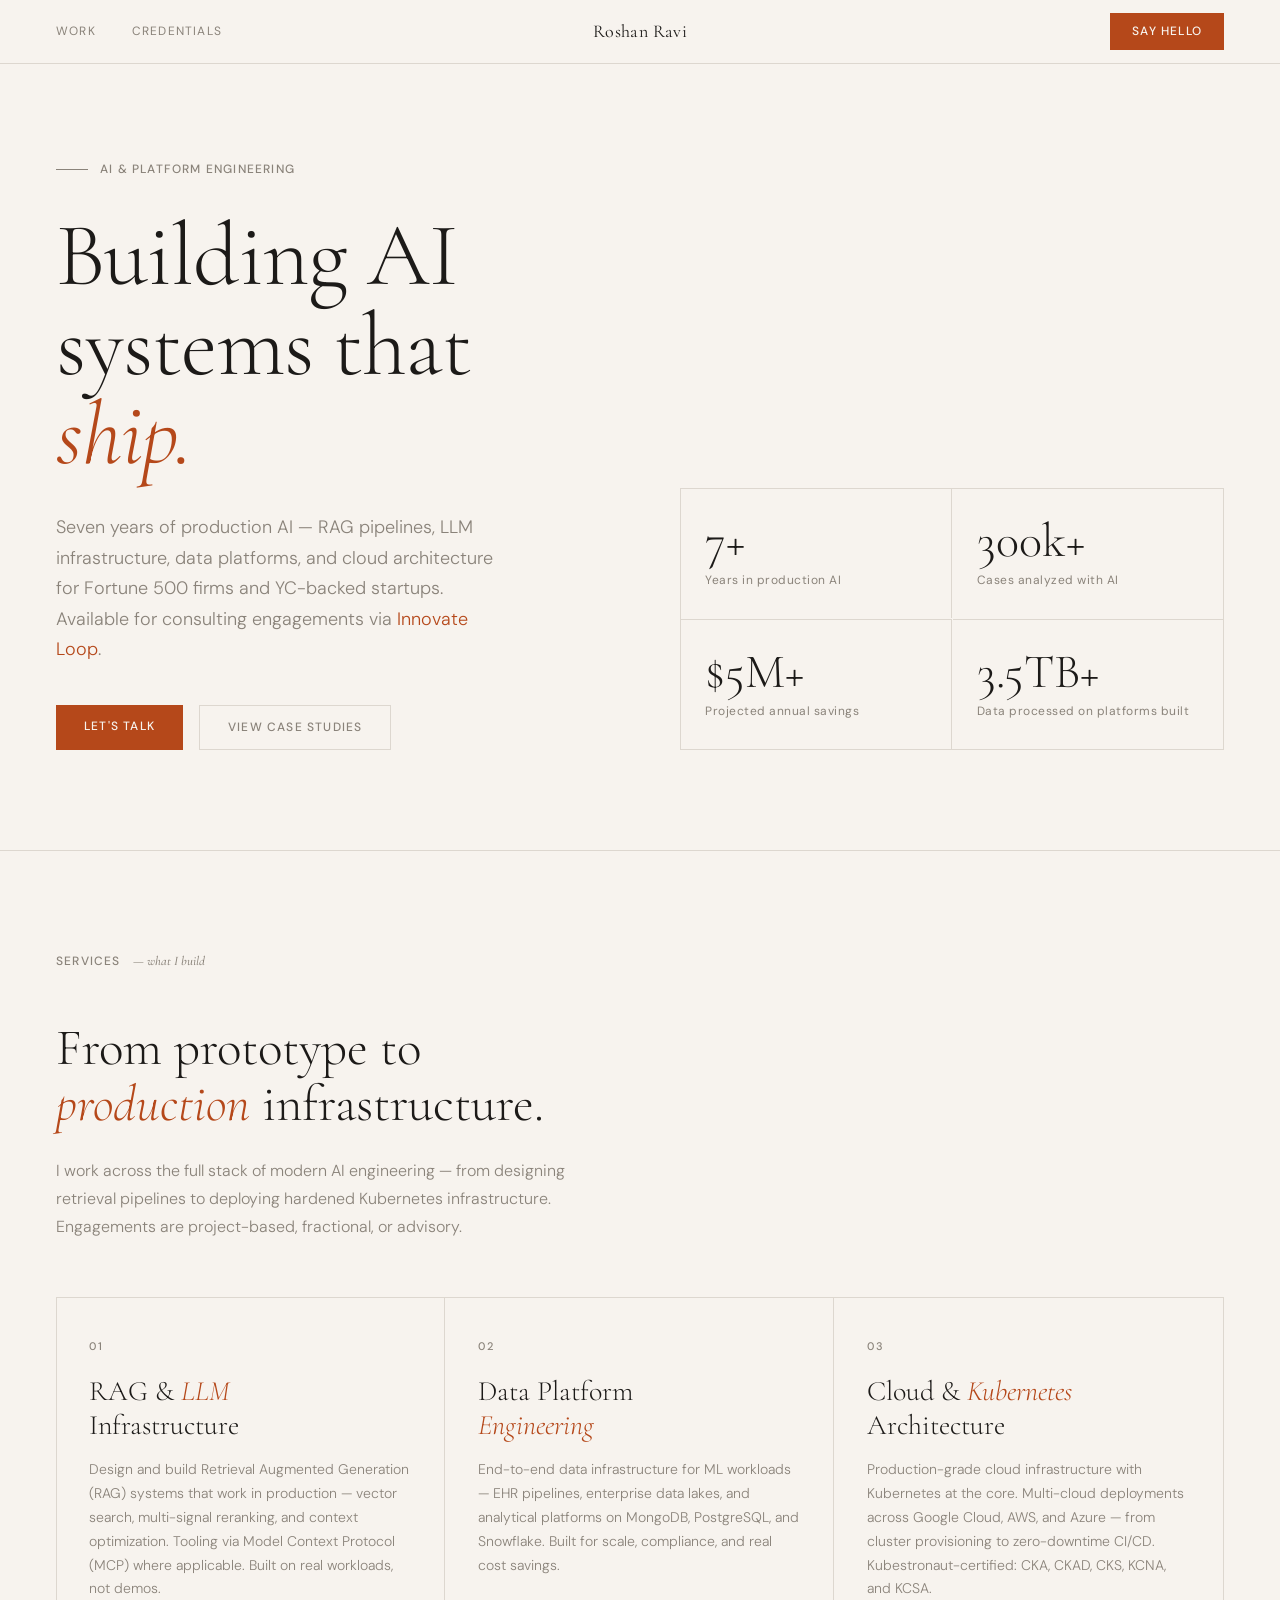
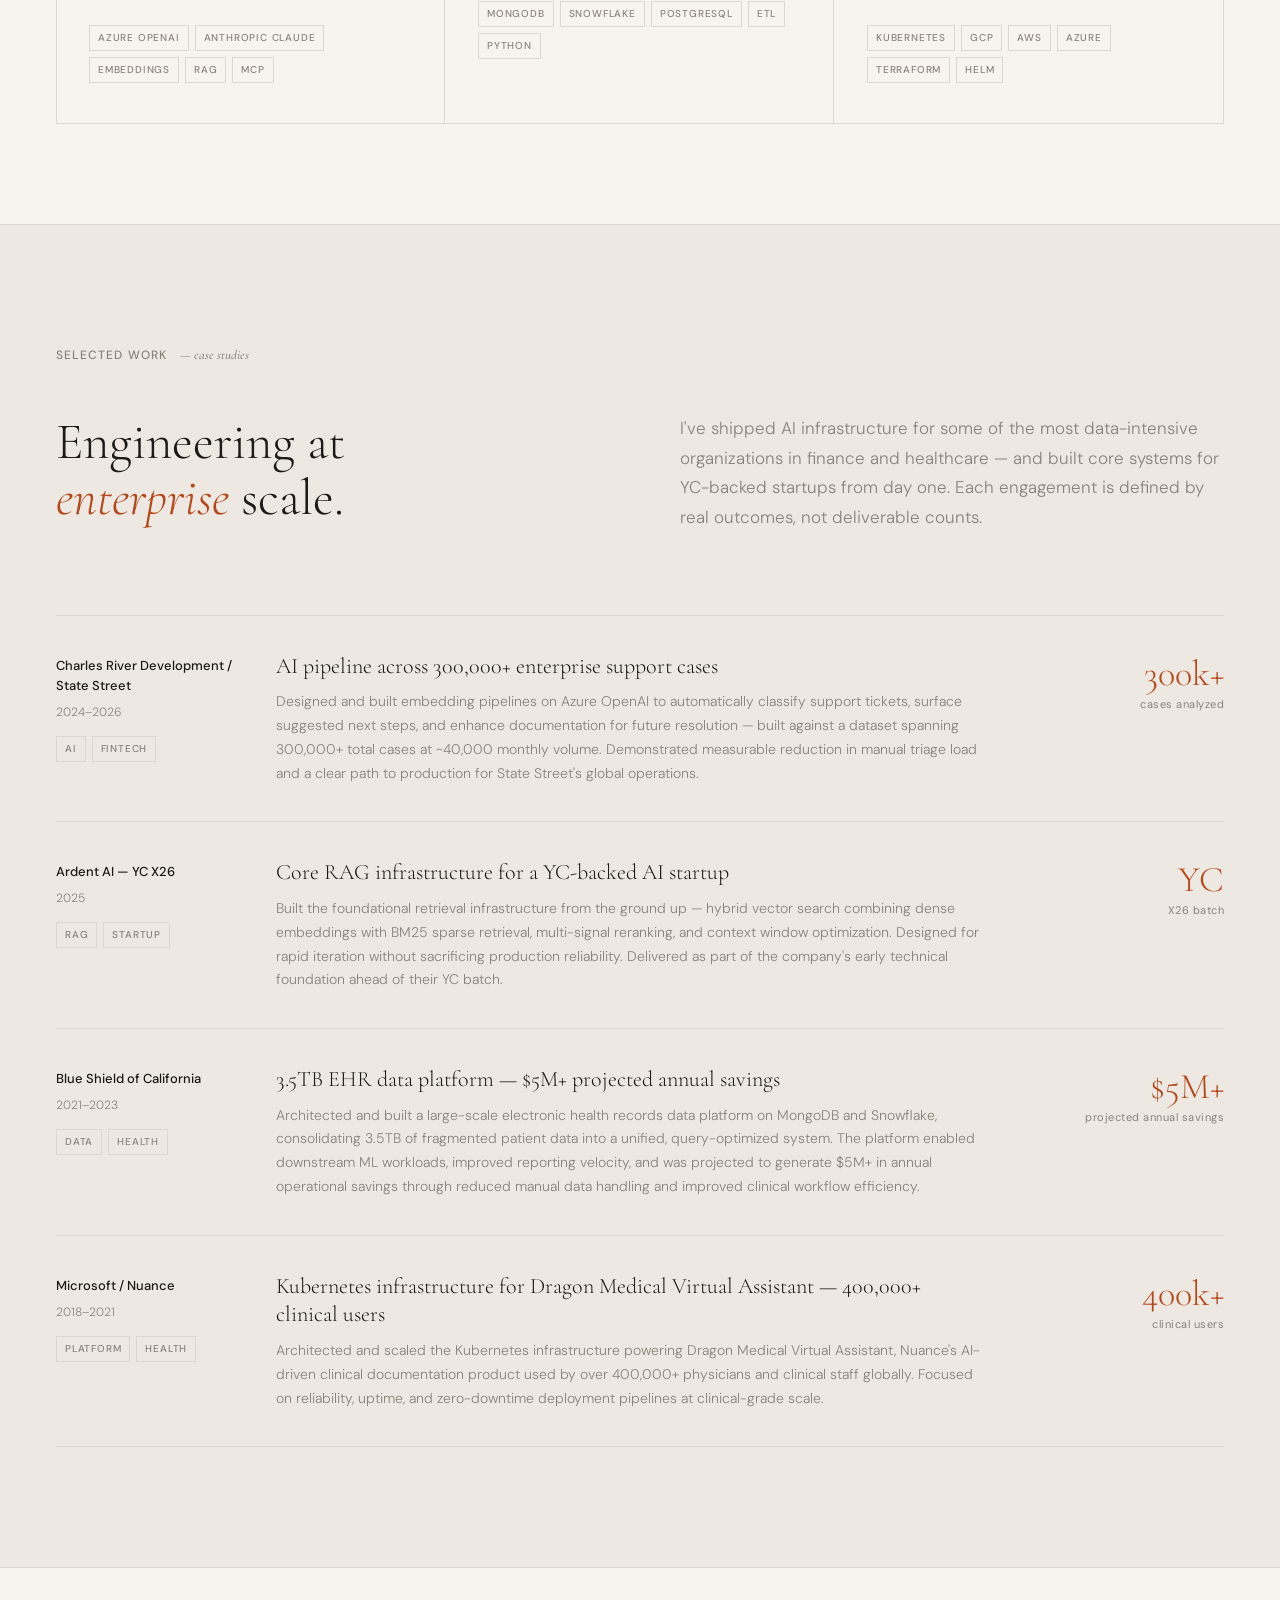
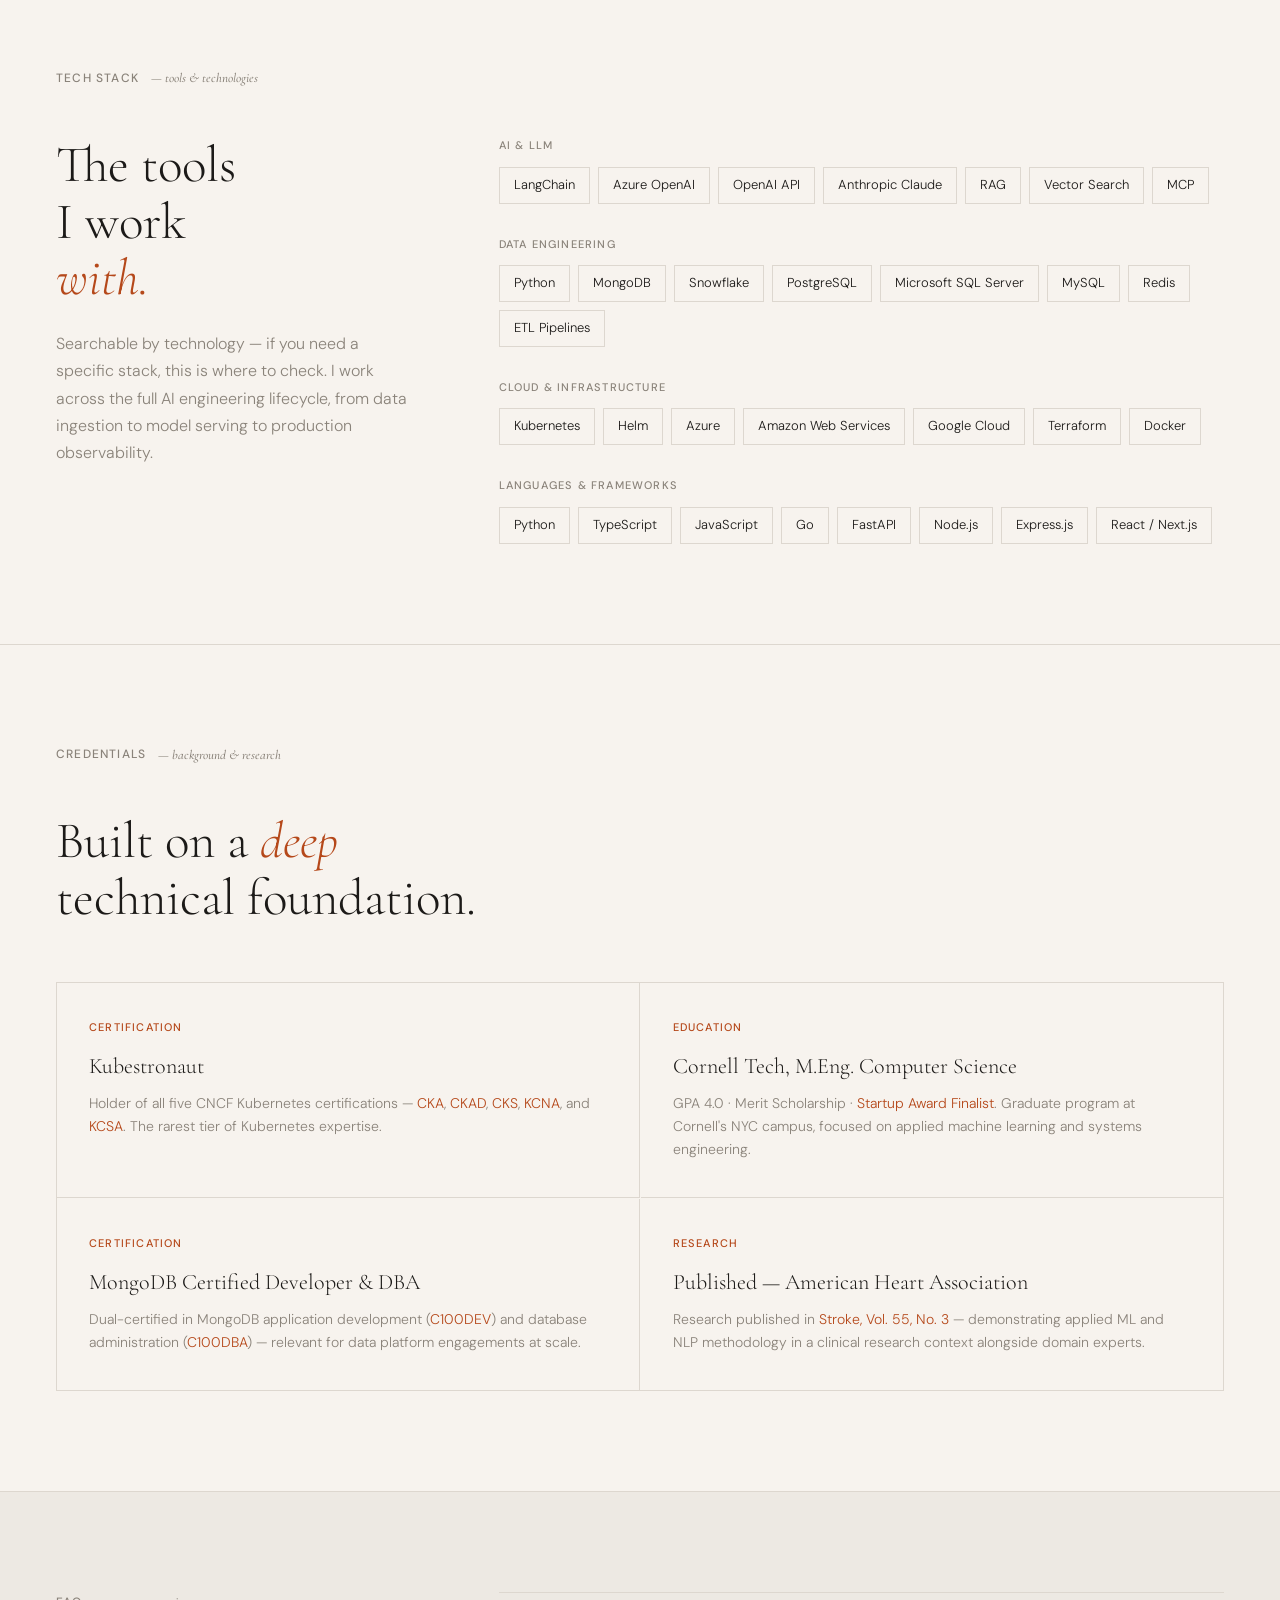
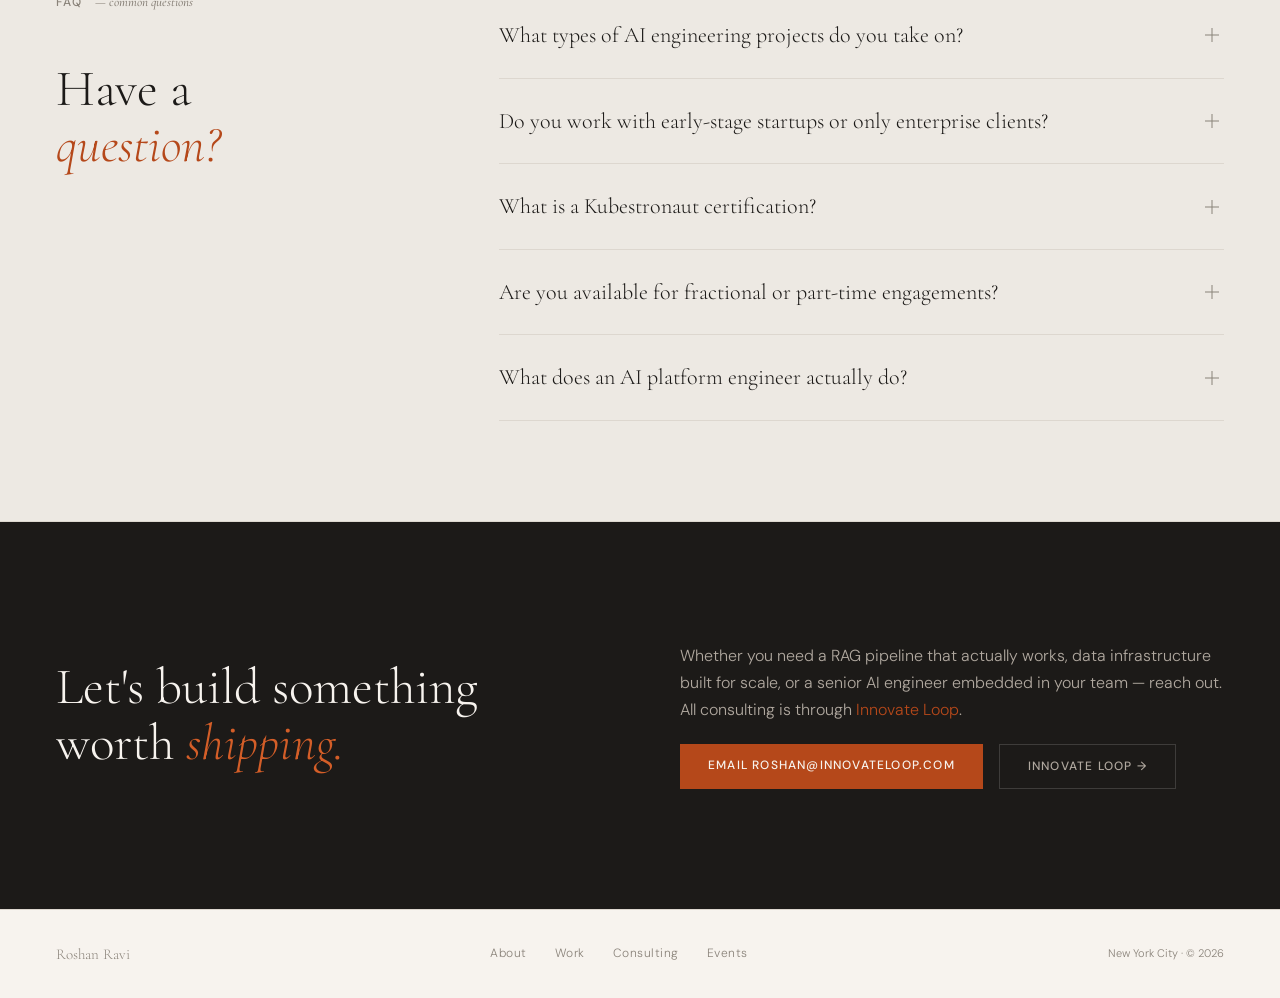
==== consulting/index.html @ dbccdf42 "updated themeing" ====
<!DOCTYPE html>
<html lang="en">
<head>
<meta charset="UTF-8">
<meta name="viewport" content="width=device-width, initial-scale=1.0">
<meta name="color-scheme" content="light">

<!-- Core SEO -->
<meta name="description" content="AI engineering consulting by Roshan Ravi — RAG pipelines, LLM infrastructure, MCP tooling, Kubernetes architecture, and data platforms for Fortune 500s and YC startups. Kubestronaut-certified. NYC. Innovate Loop.">
<meta name="keywords" content="AI engineering consulting, RAG, Retrieval Augmented Generation, LLM infrastructure, Model Context Protocol, MCP, Kubernetes consulting, Kubestronaut, data platform engineering, multi-cloud, vector search, New York City, Innovate Loop">
<meta name="robots" content="index, follow">
<meta name="author" content="Roshan Ravi">
<meta name="theme-color" content="#F7F3EE">
<meta name="apple-mobile-web-app-title" content="Roshan Ravi">
<meta name="apple-mobile-web-app-capable" content="yes">
<link rel="manifest" href="/site.webmanifest">
<link rel="canonical" href="https://roshanravi.com/consulting/">

<!-- Geo -->
<meta name="geo.region" content="US-NY">
<meta name="geo.placename" content="New York City">

<!-- Open Graph -->
<meta property="og:title" content="AI Consulting · Innovate Loop · Roshan Ravi · NYC">
<meta property="og:description" content="RAG pipelines, LLM infrastructure, MCP tooling, multi-cloud Kubernetes, and data platforms for Fortune 500s and YC startups. Kubestronaut-certified. 7+ years in production AI. NYC.">
<meta property="og:url" content="https://roshanravi.com/consulting/">
<meta property="og:type" content="website">
<meta property="og:site_name" content="Roshan Ravi">
<meta property="og:locale" content="en_US">
<meta property="og:image" content="https://roshanravi.com/og-image-consulting.png">
<meta property="og:image:type" content="image/png">
<meta property="og:image:width" content="1200">
<meta property="og:image:height" content="630">
<meta property="og:image:alt" content="AI Consulting — Innovate Loop · Roshan Ravi · NYC">

<!-- Twitter/X -->
<meta name="twitter:card" content="summary_large_image">
<meta name="twitter:site" content="@_roshanravi">
<meta name="twitter:creator" content="@_roshanravi">
<meta name="twitter:title" content="AI Consulting · Innovate Loop · Roshan Ravi · NYC">
<meta name="twitter:description" content="RAG pipelines, LLM infrastructure, MCP tooling, multi-cloud Kubernetes, and data platforms for Fortune 500s and YC startups. Kubestronaut-certified. 7+ years in production AI.">
<meta name="twitter:image" content="https://roshanravi.com/og-image-consulting.png">
<meta name="twitter:image:alt" content="AI Consulting — Innovate Loop · Roshan Ravi · NYC">

<title>AI Consulting · Innovate Loop · Roshan Ravi · NYC</title>

<!-- Structured Data -->
<script type="application/ld+json">
{
  "@context": "https://schema.org",
  "@graph": [
    {
      "@type": "Person",
      "name": "Roshan Ravi",
      "url": "https://roshanravi.com",
      "jobTitle": "AI Platform Engineer",
      "knowsAbout": [
        "Retrieval Augmented Generation", "LLM Infrastructure", "Model Context Protocol",
        "Anthropic Claude", "Azure OpenAI", "Vector Search", "Kubernetes",
        "Multi-Cloud Architecture", "Data Engineering", "ETL Pipelines"
      ],
      "hasCredential": [
        {
          "@type": "EducationalOccupationalCredential",
          "name": "Kubestronaut",
          "credentialCategory": "certification",
          "recognizedBy": { "@type": "Organization", "name": "Cloud Native Computing Foundation" }
        },
        {
          "@type": "EducationalOccupationalCredential",
          "name": "MongoDB Certified Developer",
          "credentialCategory": "certification"
        },
        {
          "@type": "EducationalOccupationalCredential",
          "name": "MongoDB Certified DBA",
          "credentialCategory": "certification"
        },
        {
          "@type": "EducationalOccupationalCredential",
          "name": "M.Eng. Computer Science",
          "credentialCategory": "degree",
          "recognizedBy": { "@type": "CollegeOrUniversity", "name": "Cornell Tech" }
        }
      ],
      "sameAs": [
        "https://linkedin.com/in/roshan-ravi",
        "https://github.com/roshanr10",
        "https://x.com/_roshanravi",
        "https://innovateloop.com"
      ]
    },
    {
      "@type": "ProfessionalService",
      "name": "Innovate Loop",
      "url": "https://innovateloop.com",
      "founder": { "@type": "Person", "name": "Roshan Ravi", "url": "https://roshanravi.com" },
      "description": "AI engineering consulting — RAG pipelines, LLM infrastructure, Kubernetes architecture, and data platforms for Fortune 500s and YC-backed startups.",
      "serviceType": ["AI Engineering", "Platform Engineering", "Data Engineering", "Cloud Architecture"],
      "address": {
        "@type": "PostalAddress",
        "addressLocality": "New York City",
        "addressRegion": "NY",
        "addressCountry": "US"
      },
      "areaServed": "US",
      "hasOfferCatalog": {
        "@type": "OfferCatalog",
        "name": "AI Engineering Services",
        "itemListElement": [
          {
            "@type": "Offer",
            "itemOffered": {
              "@type": "Service",
              "name": "RAG & LLM Infrastructure",
              "description": "Retrieval Augmented Generation systems, vector search, embeddings, and LLM tooling via Model Context Protocol"
            }
          },
          {
            "@type": "Offer",
            "itemOffered": {
              "@type": "Service",
              "name": "Data Platform Engineering",
              "description": "End-to-end data infrastructure for ML workloads — ETL pipelines, MongoDB, Snowflake, PostgreSQL"
            }
          },
          {
            "@type": "Offer",
            "itemOffered": {
              "@type": "Service",
              "name": "Cloud & Kubernetes Architecture",
              "description": "Multi-cloud Kubernetes infrastructure across Google Cloud Platform, Amazon Web Services, and Azure"
            }
          }
        ]
      }
    },
    {
      "@type": "BreadcrumbList",
      "itemListElement": [
        { "@type": "ListItem", "position": 1, "name": "Home", "item": "https://roshanravi.com/" },
        { "@type": "ListItem", "position": 2, "name": "Consulting", "item": "https://roshanravi.com/consulting/" }
      ]
    }
  ]
}
</script>
<link rel="icon" type="image/svg+xml" href="/favicon.svg">
<link rel="apple-touch-icon" href="/apple-touch-icon.png">
<link rel="preconnect" href="https://fonts.googleapis.com">
<link rel="preconnect" href="https://fonts.gstatic.com" crossorigin>
<link rel="preload" as="style" href="https://fonts.googleapis.com/css2?family=Cormorant+Garamond:ital,wght@0,300;0,400;0,600;1,300;1,400;1,600&family=DM+Sans:opsz,wght@9..40,300;9..40,400;9..40,500&display=swap">
<link rel="stylesheet" href="https://fonts.googleapis.com/css2?family=Cormorant+Garamond:ital,wght@0,300;0,400;0,600;1,300;1,400;1,600&family=DM+Sans:opsz,wght@9..40,300;9..40,400;9..40,500&display=swap" media="print" onload="this.media='all'">
<noscript><link rel="stylesheet" href="https://fonts.googleapis.com/css2?family=Cormorant+Garamond:ital,wght@0,300;0,400;0,600;1,300;1,400;1,600&family=DM+Sans:opsz,wght@9..40,300;9..40,400;9..40,500&display=swap"></noscript>
<link href="../styles.css" rel="stylesheet">
</head>
<body>
<a href="#main-content" class="skip-nav">Skip to main content</a>
<!-- NAV -->
<nav>
  <div class="nav-links">
    <a href="#work">Work</a>
    <a href="#credentials">Credentials</a>
  </div>
  <a href="/" class="nav-name">Roshan Ravi</a>
  <a href="mailto:roshan@roshanravi.com" class="nav-cta">Say hello</a>
</nav>
<main id="main-content">
<!-- HERO -->
  <div class="hero">
    <div class="hero-left">
      <div class="hero-eyebrow">AI & Platform Engineering</div>
      <h1>Building AI<br>systems that<br><em>ship.</em></h1>
      <p style="font-size:18px;font-weight:300;color:var(--muted);line-height:1.7;margin:32px 0 40px;max-width:440px;">
        Seven years of production AI — RAG pipelines, LLM infrastructure, data platforms, and cloud architecture for Fortune 500 firms and YC-backed startups. Available for consulting engagements via <a href="https://innovateloop.com" style="color:var(--accent);text-decoration:none;" target="_blank" rel="noopener">Innovate Loop</a>.
      </p>
      <div class="btn-row">
        <a href="mailto:roshan@innovateloop.com" class="btn-primary">Let's talk</a>
        <a href="#work" class="btn-ghost">View case studies</a>
      </div>
    </div>
    <div class="hero-right">
      <div class="stat-row">
        <div class="stat">
          <div class="stat-num">7+</div>
          <div class="stat-label">Years in production AI</div>
        </div>
        <div class="stat">
          <div class="stat-num">300k+</div>
          <div class="stat-label">Cases analyzed with AI</div>
        </div>
        <div class="stat">
          <div class="stat-num">$5M+</div>
          <div class="stat-label">Projected annual savings</div>
        </div>
        <div class="stat">
          <div class="stat-num">3.5TB+</div>
          <div class="stat-label">Data processed on platforms built</div>
        </div>
      </div>
    </div>
  </div>

  <!-- SERVICES -->
  <section id="services">
    <div class="section-label">Services <span>— what I build</span></div>
    <h2>From prototype to<br><em>production</em> infrastructure.</h2>
    <p style="max-width:560px;font-size:16px;font-weight:300;color:var(--muted);line-height:1.75;">
      I work across the full stack of modern AI engineering — from designing retrieval pipelines to deploying hardened Kubernetes infrastructure. Engagements are project-based, fractional, or advisory.
    </p>
    <div class="services-grid">
      <div class="service-card">
        <div class="service-num">01</div>
        <div class="service-title">RAG & <em>LLM</em><br>Infrastructure</div>
        <p class="service-body">Design and build Retrieval Augmented Generation (RAG) systems that work in production — vector search, multi-signal reranking, and context optimization. Tooling via Model Context Protocol (MCP) where applicable. Built on real workloads, not demos.</p>
        <div class="service-tags">
          <span class="tag">Azure OpenAI</span>
          <span class="tag">Anthropic Claude</span>
          <span class="tag">Embeddings</span>
          <span class="tag">RAG</span>
          <span class="tag">MCP</span>
        </div>
      </div>
      <div class="service-card">
        <div class="service-num">02</div>
        <div class="service-title">Data Platform<br><em>Engineering</em></div>
        <p class="service-body">End-to-end data infrastructure for ML workloads — EHR pipelines, enterprise data lakes, and analytical platforms on MongoDB, PostgreSQL, and Snowflake. Built for scale, compliance, and real cost savings.</p>
        <div class="service-tags">
          <span class="tag">MongoDB</span>
          <span class="tag">Snowflake</span>
          <span class="tag">PostgreSQL</span>
          <span class="tag">ETL</span>
          <span class="tag">Python</span>
        </div>
      </div>
      <div class="service-card">
        <div class="service-num">03</div>
        <div class="service-title">Cloud &amp; <em>Kubernetes</em><br>Architecture</div>
        <p class="service-body">Production-grade cloud infrastructure with Kubernetes at the core. Multi-cloud deployments across Google Cloud, AWS, and Azure — from cluster provisioning to zero-downtime CI/CD. Kubestronaut-certified: CKA, CKAD, CKS, KCNA, and KCSA.</p>
        <div class="service-tags">
          <span class="tag">Kubernetes</span>
          <span class="tag">GCP</span>
          <span class="tag">AWS</span>
          <span class="tag">Azure</span>
          <span class="tag">Terraform</span>
          <span class="tag">Helm</span>
        </div>
      </div>
    </div>
  </section>

  <!-- CASE STUDIES -->
  <section id="work">
    <div class="section-label">Selected work <span>— case studies</span></div>
    <div class="work-intro">
      <h2>Engineering at<br><em>enterprise</em> scale.</h2>
      <div>
        <p>I've shipped AI infrastructure for some of the most data-intensive organizations in finance and healthcare — and built core systems for YC-backed startups from day one. Each engagement is defined by real outcomes, not deliverable counts.</p>
      </div>
    </div>
    <div class="case-list">

      <div class="case-item">
        <div class="case-meta">
          <span class="case-client">Charles River Development / State Street</span>
          <span class="case-year">2024–2026</span>
          <div style="margin-top:8px;display:flex;flex-wrap:wrap;gap:6px;">
            <span class="tag">AI</span><span class="tag">Fintech</span>
          </div>
        </div>
        <div class="case-body">
          <h3>AI pipeline across 300,000+ enterprise support cases</h3>
          <p>Designed and built embedding pipelines on Azure OpenAI to automatically classify support tickets, surface suggested next steps, and enhance documentation for future resolution — built against a dataset spanning 300,000+ total cases at ~40,000 monthly volume. Demonstrated measurable reduction in manual triage load and a clear path to production for State Street's global operations.</p>
        </div>
        <div class="case-outcome">
          <div class="outcome-num">300k+</div>
          <div class="outcome-label">cases analyzed</div>
        </div>
      </div>

      <div class="case-item">
        <div class="case-meta">
          <span class="case-client">Ardent AI — YC X26</span>
          <span class="case-year">2025</span>
          <div style="margin-top:8px;display:flex;flex-wrap:wrap;gap:6px;">
            <span class="tag">RAG</span><span class="tag">Startup</span>
          </div>
        </div>
        <div class="case-body">
          <h3>Core RAG infrastructure for a YC-backed AI startup</h3>
          <p>Built the foundational retrieval infrastructure from the ground up — hybrid vector search combining dense embeddings with BM25 sparse retrieval, multi-signal reranking, and context window optimization. Designed for rapid iteration without sacrificing production reliability. Delivered as part of the company's early technical foundation ahead of their YC batch.</p>
        </div>
        <div class="case-outcome">
          <div class="outcome-num">YC</div>
          <div class="outcome-label">X26 batch</div>
        </div>
      </div>

      <div class="case-item">
        <div class="case-meta">
          <span class="case-client">Blue Shield of California</span>
          <span class="case-year">2021–2023</span>
          <div style="margin-top:8px;display:flex;flex-wrap:wrap;gap:6px;">
            <span class="tag">Data</span><span class="tag">Health</span>
          </div>
        </div>
        <div class="case-body">
          <h3>3.5TB EHR data platform — $5M+ projected annual savings</h3>
          <p>Architected and built a large-scale electronic health records data platform on MongoDB and Snowflake, consolidating 3.5TB of fragmented patient data into a unified, query-optimized system. The platform enabled downstream ML workloads, improved reporting velocity, and was projected to generate $5M+ in annual operational savings through reduced manual data handling and improved clinical workflow efficiency.</p>
        </div>
        <div class="case-outcome">
          <div class="outcome-num">$5M+</div>
          <div class="outcome-label">projected annual savings</div>
        </div>
      </div>

      <div class="case-item">
        <div class="case-meta">
          <span class="case-client">Microsoft / Nuance</span>
          <span class="case-year">2018–2021</span>
          <div style="margin-top:8px;display:flex;flex-wrap:wrap;gap:6px;">
            <span class="tag">Platform</span><span class="tag">Health</span>
          </div>
        </div>
        <div class="case-body">
          <h3>Kubernetes infrastructure for Dragon Medical Virtual Assistant — 400,000+ clinical users</h3>
          <p>Architected and scaled the Kubernetes infrastructure powering Dragon Medical Virtual Assistant, Nuance's AI-driven clinical documentation product used by over 400,000+ physicians and clinical staff globally. Focused on reliability, uptime, and zero-downtime deployment pipelines at clinical-grade scale.</p>
        </div>
        <div class="case-outcome">
          <div class="outcome-num">400k+</div>
          <div class="outcome-label">clinical users</div>
        </div>
      </div>

    </div>
  </section>

  <!-- TECH STACK -->
  <section id="stack">
    <div class="section-label">Tech stack <span>— tools & technologies</span></div>
    <div class="stack-section">
      <div class="stack-intro">
        <h2>The tools<br>I work<br><em>with.</em></h2>
        <p>Searchable by technology — if you need a specific stack, this is where to check. I work across the full AI engineering lifecycle, from data ingestion to model serving to production observability.</p>
      </div>
      <div class="stack-groups">
        <div>
          <div class="stack-group-label">AI & LLM</div>
          <div class="stack-pills">
            <span class="stack-pill">LangChain</span>
            <span class="stack-pill">Azure OpenAI</span>
            <span class="stack-pill">OpenAI API</span>
            <span class="stack-pill">Anthropic Claude</span>
            <span class="stack-pill">RAG</span>
            <span class="stack-pill">Vector Search</span>
            <span class="stack-pill">MCP</span>
          </div>
        </div>
        <div>
          <div class="stack-group-label">Data Engineering</div>
          <div class="stack-pills">
            <span class="stack-pill">Python</span>
            <span class="stack-pill">MongoDB</span>
            <span class="stack-pill">Snowflake</span>
            <span class="stack-pill">PostgreSQL</span>
            <span class="stack-pill">Microsoft SQL Server</span>
            <span class="stack-pill">MySQL</span>
            <span class="stack-pill">Redis</span>
            <span class="stack-pill">ETL Pipelines</span>
          </div>
        </div>
        <div>
          <div class="stack-group-label">Cloud & Infrastructure</div>
          <div class="stack-pills">
            <span class="stack-pill">Kubernetes</span>
            <span class="stack-pill">Helm</span>
            <span class="stack-pill">Azure</span>
            <span class="stack-pill">Amazon Web Services</span>
            <span class="stack-pill">Google Cloud</span>
            <span class="stack-pill">Terraform</span>
            <span class="stack-pill">Docker</span>
          </div>
        </div>
        <div>
          <div class="stack-group-label">Languages & Frameworks</div>
          <div class="stack-pills">
            <span class="stack-pill">Python</span>
            <span class="stack-pill">TypeScript</span>
            <span class="stack-pill">JavaScript</span>
            <span class="stack-pill">Go</span>
            <span class="stack-pill">FastAPI</span>
            <span class="stack-pill">Node.js</span>
            <span class="stack-pill">Express.js</span>
            <span class="stack-pill">React / Next.js</span>
          </div>
        </div>
      </div>
    </div>
  </section>

  <!-- CREDENTIALS -->
  <section id="credentials">
    <div class="section-label">Credentials <span>— background & research</span></div>
    <h2>Built on a <em>deep</em><br>technical foundation.</h2>
    <div class="cred-grid">
      <div class="cred-card">
        <div class="cred-icon">Certification</div>
        <div class="cred-title">Kubestronaut</div>
        <p class="cred-body">Holder of all five CNCF Kubernetes certifications — <a href="https://www.credly.com/badges/06cb413a-495f-4627-94fd-8357a001893c" target="_blank" rel="noopener noreferrer">CKA</a>, <a href="https://www.credly.com/badges/f96c7909-498a-42fe-b380-5ef8642791f9" target="_blank" rel="noopener noreferrer">CKAD</a>, <a href="https://www.credly.com/badges/ea92a0ed-045d-4604-8e15-3312742d6e55" target="_blank" rel="noopener noreferrer">CKS</a>, <a href="https://www.credly.com/badges/25b61348-c8f4-4721-b1ad-07e095ae8f76" target="_blank" rel="noopener noreferrer">KCNA</a>, and <a href="https://www.credly.com/badges/0a7603fb-84c0-4746-961e-8d5d9c95536f" target="_blank" rel="noopener noreferrer">KCSA</a>. The rarest tier of Kubernetes expertise.</p>
      </div>
      <div class="cred-card">
        <div class="cred-icon">Education</div>
        <div class="cred-title">Cornell Tech, M.Eng. Computer Science</div>
        <p class="cred-body">GPA 4.0 · Merit Scholarship · <a href="https://openstudiospring23.splashthat.com" target="_blank" rel="noopener noreferrer">Startup Award Finalist</a>. Graduate program at Cornell's NYC campus, focused on applied machine learning and systems engineering.</p>
      </div>
      <div class="cred-card">
        <div class="cred-icon">Certification</div>
        <div class="cred-title">MongoDB Certified Developer & DBA</div>
        <p class="cred-body">Dual-certified in MongoDB application development (<a href="https://www.credly.com/badges/71cee4e4-36d5-4941-b3f5-2d0ccef71d63" target="_blank" rel="noopener noreferrer">C100DEV</a>) and database administration (<a href="https://www.credly.com/badges/cb288ef5-76e5-4761-be88-b9dcbcaf2a7b" target="_blank" rel="noopener noreferrer">C100DBA</a>) — relevant for data platform engagements at scale.</p>
      </div>
      <div class="cred-card">
        <div class="cred-icon">Research</div>
        <div class="cred-title">Published — American Heart Association</div>
        <p class="cred-body">Research published in <a href="https://www.ahajournals.org/doi/10.1161/STROKEAHA.123.045039" target="_blank" rel="noopener noreferrer">Stroke, Vol. 55, No. 3</a> — demonstrating applied ML and NLP methodology in a clinical research context alongside domain experts.</p>
      </div>
    </div>
  </section>

  <!-- FAQ -->
  <section id="faq">
    <div class="faq-section">
    <div class="faq-intro">
      <div class="section-label">FAQ <span>— common questions</span></div>
      <h2>Have a<br><em>question?</em></h2>
    </div>
    <div class="faq-list">
      <div class="faq-item">
        <button class="faq-q" onclick="toggleFaq(this)" aria-expanded="false">
          <span class="faq-q-text">What types of AI engineering projects do you take on?</span>
          <span class="faq-icon"></span>
        </button>
        <div class="faq-a"><p>Primarily <strong>production AI systems</strong> — RAG pipelines, LLM infrastructure, data platforms, and cloud architecture. I work best on engagements where real systems need to ship, not just prototypes. I've worked across fintech, healthcare, and early-stage startups. If the problem involves wiring together AI components into something that has to work reliably at scale, it's probably a good fit.</p></div>
      </div>
      <div class="faq-item">
        <button class="faq-q" onclick="toggleFaq(this)" aria-expanded="false">
          <span class="faq-q-text">Do you work with early-stage startups or only enterprise clients?</span>
          <span class="faq-icon"></span>
        </button>
        <div class="faq-a"><p>Both. I've worked with <strong>YC-backed startups</strong> building core infrastructure from day one, and Fortune 500 firms scaling existing systems. The work looks different — startups need speed and flexibility, enterprises need compliance and reliability — but the underlying engineering is the same. I adapt to the context.</p></div>
      </div>
      <div class="faq-item">
        <button class="faq-q" onclick="toggleFaq(this)" aria-expanded="false">
          <span class="faq-q-text">What is a Kubestronaut certification?</span>
          <span class="faq-icon"></span>
        </button>
        <div class="faq-a"><p>Kubestronaut is a designation from the Cloud Native Computing Foundation (CNCF) awarded to engineers who hold <strong>all five Kubernetes certifications</strong>: CKA (administrator), CKAD (developer), CKS (security), KCNA (associate), and KCSA (security associate). It's the rarest tier of Kubernetes expertise — signaling deep, validated knowledge across the entire ecosystem, not just familiarity.</p></div>
      </div>
      <div class="faq-item">
        <button class="faq-q" onclick="toggleFaq(this)" aria-expanded="false">
          <span class="faq-q-text">Are you available for fractional or part-time engagements?</span>
          <span class="faq-icon"></span>
        </button>
        <div class="faq-a"><p>Yes. I work on <strong>project-based, fractional, and advisory</strong> engagements depending on what the work requires. If you need a senior AI engineer embedded on your team for a few days a week, or a focused project sprint, reach out and we can talk through what makes sense. All consulting is handled through <a href="https://innovateloop.com" style="color:var(--accent);" target="_blank" rel="noopener">Innovate Loop</a>.</p></div>
      </div>
      <div class="faq-item">
        <button class="faq-q" onclick="toggleFaq(this)" aria-expanded="false">
          <span class="faq-q-text">What does an AI platform engineer actually do?</span>
          <span class="faq-icon"></span>
        </button>
        <div class="faq-a"><p>An AI platform engineer bridges the gap between ML research and production software. I build the <strong>infrastructure that lets AI systems run reliably</strong> — retrieval pipelines, model serving, data ingestion, observability, and the Kubernetes clusters that hold it all together. It's less about training models and more about making sure the entire system works at scale, handles failure gracefully, and can be iterated on quickly.</p></div>
      </div>
    </div>
    </div>
  </section>

  <!-- CTA -->
  <div class="cta-section">
    <h2>Let's build something<br>worth <em>shipping.</em></h2>
    <div class="cta-right">
      <p>Whether you need a RAG pipeline that actually works, data infrastructure built for scale, or a senior AI engineer embedded in your team — reach out. All consulting is through <a href="https://innovateloop.com" style="color:var(--accent);text-decoration:none;" target="_blank" rel="noopener">Innovate Loop</a>.</p>
      <div class="btn-row">
        <a href="mailto:roshan@innovateloop.com" class="btn-primary">Email roshan@innovateloop.com</a>
        <a href="https://innovateloop.com" class="btn-ghost" target="_blank" rel="noopener">Innovate Loop →</a>
      </div>
    </div>
  </div>
</main>
<!-- FOOTER -->
<footer>
  <div class="footer-name">Roshan Ravi</div>
  <div class="footer-links">
    <a href="/#about">About</a>
    <a href="/#work">Work</a>
    <a href="/consulting" aria-current="page">Consulting</a>
    <a href="/events">Events</a>
  </div>
  <div class="footer-copy">New York City · © 2026</div>
</footer>

  <script>
    function toggleFaq(btn) {
      const item = btn.closest('.faq-item');
      const isOpen = item.classList.contains('open');
      document.querySelectorAll('.faq-item.open').forEach(i => {
        i.classList.remove('open');
        i.querySelector('.faq-q').setAttribute('aria-expanded', 'false');
      });
      if (!isOpen) {
        item.classList.add('open');
        btn.setAttribute('aria-expanded', 'true');
      }
    }
  </script>
</body>
</html>
---- styles.css ----
*, *::before, *::after { box-sizing: border-box; margin: 0; padding: 0; }

:root {
  /* Original palette */
  --cream:       #F7F3EE;
  --cream2:      #EDE8E1;
  --cream3:      #E2DBD2;
  --charcoal:    #1C1A18;
  --charcoal2:   #2E2B28;
  --rust:        #B5481A;
  --rust2:       #D45E28;
  --muted:       #8A837A;
  --muted2:      #B0A89F;
  --rule:        #DDD7CF;
  /* Semantic aliases (consulting + events pages) */
  --bg:          #F7F3EE;
  --fg:          #1C1A18;
  --accent:      #B5481A;
  --accent-dark: #8B3212;
  --border:      #DDD7CF;
  --surface:     #EDE9E3;
  --serif: 'Cormorant Garamond', Georgia, serif;
  --sans:  'DM Sans', system-ui, sans-serif;
}

html { scroll-behavior: smooth; }

/* ── SKIP NAV ── */
.skip-nav {
  position: absolute; top: -100%; left: 0;
  padding: 12px 28px;
  background: var(--fg); color: var(--bg);
  font-size: 12px; font-weight: 500;
  letter-spacing: 0.1em; text-transform: uppercase;
  z-index: 200; transition: top 0.15s;
  text-decoration: none;
}
.skip-nav:focus { top: 0; }

body {
  font-family: var(--sans);
  background: var(--bg);
  color: var(--fg);
  font-size: 16px;
  font-weight: 300;
  line-height: 1.6;
  -webkit-font-smoothing: antialiased;
  overflow-x: hidden;
}

a { color: inherit; text-decoration: none; }

/* ── NAV ── */
nav {
  position: fixed; top: 0; left: 0; right: 0;
  z-index: 100;
  display: grid;
  grid-template-columns: 1fr auto 1fr;
  align-items: center;
  padding: 0 56px;
  height: 64px;
  background: var(--bg);
  border-bottom: 1px solid var(--border);
}
.nav-name, .nav-logo {
  font-family: var(--serif);
  font-size: 18px; font-weight: 400;
  letter-spacing: 0.02em;
  color: var(--fg);
  text-decoration: none;
  justify-self: center;
}
.nav-links {
  display: flex; align-items: center; gap: 36px;
  justify-self: start;
}
.nav-links a {
  font-size: 12px; font-weight: 400;
  color: var(--muted); text-decoration: none;
  letter-spacing: 0.1em; text-transform: uppercase;
  transition: color 0.2s;
}
.nav-links a:hover { color: var(--fg); }
.nav-cta {
  justify-self: end;
  background: var(--rust) !important;
  color: var(--bg) !important;
  padding: 9px 22px !important;
  font-size: 12px !important; font-weight: 500 !important;
  letter-spacing: 0.1em !important; text-transform: uppercase !important;
  text-decoration: none;
  transition: background 0.2s;
}
.nav-cta:hover { background: var(--fg) !important; }

/* ── HERO — index.html (centered, full-height) ── */
#hero {
  min-height: 100vh;
  display: flex; flex-direction: column;
  align-items: center; justify-content: center;
  text-align: center;
  padding: 120px 56px 80px;
  position: relative; overflow: hidden;
  border-bottom: none;
}
.hero-bg-grain { position: absolute; inset: 0; pointer-events: none; }
.hero-avatar {
  width: 160px; height: 160px; border-radius: 50%; overflow: hidden;
  border: 3px solid var(--cream3);
  box-shadow: 0 0 0 6px var(--cream), 0 0 0 7px var(--rule);
  margin: 0 auto 40px; position: relative; z-index: 1; flex-shrink: 0;
}
.hero-avatar img { width: 100%; height: 100%; object-fit: cover; display: block; }
.hero-eyebrow {
  font-size: 11px; font-weight: 500; letter-spacing: 0.2em; text-transform: uppercase;
  color: var(--rust); margin-bottom: 20px;
  display: flex; gap: 12px; align-items: center; justify-content: center;
}
.hero-name {
  font-family: var(--serif);
  font-size: clamp(64px, 10vw, 130px); font-weight: 300;
  line-height: 0.88; letter-spacing: -0.025em;
  margin-bottom: 32px; color: var(--charcoal); position: relative; z-index: 1;
}
.hero-name em { font-style: italic; color: var(--rust); }
.hero-tagline {
  font-family: var(--serif);
  font-size: clamp(16px, 1.8vw, 22px); color: var(--muted);
  font-weight: 300; letter-spacing: 0.08em; margin-bottom: 52px; line-height: 1.5;
}
.hero-tagline span { color: var(--charcoal); font-style: italic; }
.hero-tagline .sep { color: var(--muted2); font-style: normal; margin: 0 10px; }
.hero-ctas { display: flex; gap: 20px; justify-content: center; align-items: center; z-index: 1; }
.hero-btn {
  padding: 12px 28px; font-size: 12px; font-weight: 500;
  letter-spacing: 0.1em; text-transform: uppercase; transition: all 0.2s;
}
.hero-btn-primary { background: var(--rust); color: var(--cream); }
.hero-btn-primary:hover { background: var(--charcoal); }
.hero-btn-ghost { border: 1px solid var(--rule); color: var(--muted); }
.hero-btn-ghost:hover { border-color: var(--rust); color: var(--rust); }
.hero-scroll-hint {
  position: absolute; bottom: 36px; left: 50%; transform: translateX(-50%);
  font-size: 11px; letter-spacing: 0.16em; color: var(--muted2);
  display: flex; gap: 10px;
}
.hero-scroll-hint::after {
  content: ''; display: block; width: 24px; height: 1px; background: var(--muted2);
}

/* ── HERO — consulting / events (two-column grid) ── */
.hero {
  padding: 160px 56px 100px;
  border-bottom: 1px solid var(--border);
  display: grid; grid-template-columns: 1fr 1fr;
  gap: 80px; align-items: end;
}
.hero .hero-eyebrow {
  font-size: 12px; font-weight: 500;
  color: var(--muted);
  letter-spacing: 1.2px; text-transform: uppercase;
  margin-bottom: 32px;
  display: flex; align-items: center; gap: 12px;
  justify-content: flex-start;
}
.hero .hero-eyebrow::before {
  content: '';
  display: block; width: 32px; height: 1px;
  background: var(--muted);
}
h1 {
  font-family: var(--serif);
  font-size: clamp(56px, 7vw, 96px);
  font-weight: 300; line-height: 1.0;
  color: var(--fg); letter-spacing: -0.01em;
}
h1 em { font-style: italic; color: var(--accent); }
.btn-row { display: flex; gap: 16px; flex-wrap: wrap; }
.btn-primary {
  display: inline-block;
  background: var(--rust); color: var(--bg);
  padding: 12px 28px;
  font-size: 12px; font-weight: 500;
  letter-spacing: 1.2px; text-transform: uppercase;
  text-decoration: none; transition: background 0.2s;
}
.btn-primary:hover { background: var(--fg); }
.btn-ghost {
  display: inline-block;
  background: transparent; border: 1px solid var(--border);
  color: var(--muted); padding: 12px 28px;
  font-size: 12px; font-weight: 500;
  letter-spacing: 1.2px; text-transform: uppercase;
  text-decoration: none; transition: border-color 0.2s, color 0.2s;
}
.btn-ghost:hover { border-color: var(--fg); color: var(--fg); }
.stat-row {
  display: grid; grid-template-columns: 1fr 1fr; gap: 1px;
  border: 1px solid var(--border);
}
.stat { padding: 28px 24px; border-right: 1px solid var(--border); }
.stat:nth-child(even) { border-right: none; }
.stat:nth-child(3), .stat:nth-child(4) { border-top: 1px solid var(--border); }
.stat-num {
  font-family: var(--serif);
  font-size: 48px; font-weight: 300;
  line-height: 1; color: var(--fg); margin-bottom: 6px;
}
.stat-label { font-size: 12px; font-weight: 400; color: var(--muted); letter-spacing: 0.5px; }

/* ── PILLARS — index.html ── */
#pillars {
  display: grid; grid-template-columns: repeat(3, 1fr);
  border-bottom: 1px solid var(--rule);
  padding: 0;
}
.pillar {
  padding: 64px 52px; border-right: 1px solid var(--rule);
  transition: background 0.25s;
}
.pillar:last-child { border-right: none; }
.pillar:hover { background: var(--cream2); }
.pillar-num {
  font-size: 10px; font-weight: 500; letter-spacing: 0.2em; text-transform: uppercase;
  color: var(--rust); margin-bottom: 28px;
}
.pillar-title {
  font-family: var(--serif);
  font-size: clamp(28px, 2.8vw, 40px); font-weight: 300;
  line-height: 1.1; margin-bottom: 20px; color: var(--charcoal);
}
.pillar-title em { font-style: italic; color: var(--rust); }
.pillar-desc { color: var(--muted); line-height: 1.9; margin-bottom: 36px; }
.pillar-link {
  color: var(--rust); display: inline-flex; gap: 8px; align-items: center;
  border-bottom: 1px solid transparent; padding-bottom: 2px;
  transition: gap 0.2s, border-color 0.2s;
}
.pillar:hover .pillar-link { gap: 12px; border-bottom-color: var(--rust); }

/* ── ABOUT — index.html ── */
#about {
  padding: 120px 56px;
  border-bottom: 1px solid var(--rule);
  background: var(--cream);
}
.about-body {
  display: grid; grid-template-columns: 1fr 1fr; gap: 64px;
  align-items: start;
}
.about-label {
  font-size: 10px; font-weight: 500; letter-spacing: 0.2em;
  text-transform: uppercase; color: var(--rust); margin-bottom: 28px;
}
.about-headline {
  font-family: var(--serif);
  font-size: clamp(40px, 4.5vw, 64px); font-weight: 300;
  color: var(--charcoal); margin-bottom: 40px;
}
.about-headline em { font-style: italic; color: var(--rust); }
.about-p { font-size: 15px; color: var(--muted); line-height: 2; margin-bottom: 22px; }
.cred-stack { display: flex; flex-direction: column; }
.cred-item {
  padding: 20px 0; border-bottom: 1px solid var(--rule);
  display: grid; grid-template-columns: 20px 1fr; gap: 16px; align-items: start;
}
.cred-item:first-child { border-top: 1px solid var(--rule); }
.cred-mark { width: 6px; height: 6px; border-radius: 50%; background: var(--rust); margin-top: 7px; }
.cred-text strong { display: block; font-size: 14px; font-weight: 500; color: var(--charcoal); margin-bottom: 3px; }
.cred-text span { font-size: 13px; color: var(--muted); }

/* ── WORK — index.html ── */
#work {
  padding: 120px 56px; border-bottom: 1px solid var(--rule);
  background: var(--cream2);
}
.work-top {
  display: flex; align-items: baseline; justify-content: space-between;
  margin-bottom: 64px; padding-bottom: 28px; border-bottom: 2px solid var(--charcoal);
}
.work-top-sub { font-size: 13px; font-weight: 400; color: var(--muted); letter-spacing: 0.05em; }
.work-row {
  display: grid; grid-template-columns: 80px 2fr 3fr 100px;
  gap: 32px; align-items: baseline; padding: 24px 0; border-bottom: 1px solid var(--rule);
}
.work-year {
  font-size: 12px; color: var(--muted);
  letter-spacing: 0.04em; font-variant-numeric: tabular-nums;
}
.work-co { font-family: var(--serif); font-size: 20px; font-weight: 400; color: var(--charcoal); }
.work-detail { font-size: 13px; color: var(--muted); line-height: 1.6; }
.work-tag {
  font-size: 10px; font-weight: 500; letter-spacing: 0.12em; text-transform: uppercase;
  color: var(--rust); text-align: right;
}

/* ── CONTACT — index.html ── */
#contact {
  padding: 140px 56px; display: grid;
  grid-template-columns: 1fr 1fr; gap: 80px;
  align-items: center; background: var(--charcoal); color: var(--cream);
  border-bottom: none;
}
.contact-left h2 {
  font-family: var(--serif);
  font-size: clamp(48px, 6vw, 88px); font-weight: 300;
  line-height: 0.95; letter-spacing: -0.02em; margin-bottom: 32px;
  color: var(--cream);
}
.contact-left h2 em { font-style: italic; color: var(--rust2); }
.contact-sub { font-size: 15px; color: rgba(247,243,238,0.5); line-height: 1.8; max-width: 420px; }
.contact-right { display: flex; flex-direction: column; gap: 0; }
.contact-link-row {
  padding: 24px 0; border-bottom: 1px solid rgba(247,243,238,0.1);
  display: flex; align-items: center; justify-content: space-between;
  transition: padding-left 0.2s;
}
.contact-link-row:first-child { border-top: 1px solid rgba(247,243,238,0.1); }
.contact-link-row:hover { padding-left: 8px; }
.contact-link-label {
  font-size: 12px; font-weight: 500; letter-spacing: 0.14em;
  text-transform: uppercase; color: rgba(247,243,238,0.4);
}
.contact-link-value {
  font-family: var(--serif); font-size: 18px; font-weight: 300;
  color: var(--cream); display: flex; align-items: center; gap: 8px; transition: color 0.2s;
}
.contact-link-row:hover .contact-link-value { color: var(--rust2); }

/* ── FOOTER ── */
footer {
  padding: 32px 56px;
  border-top: 1px solid var(--border);
  display: flex; align-items: center; justify-content: space-between;
}
footer p { font-size: 12px; color: var(--muted); }
.footer-name { font-family: var(--serif); font-size: 15px; font-weight: 300; color: var(--muted); }
.footer-links { display: flex; gap: 28px; }
.footer-links a {
  font-size: 12px; color: var(--muted); text-decoration: none;
  letter-spacing: 0.5px; transition: color 0.2s;
}
.footer-links a:hover { color: var(--fg); }
.footer-copy { font-size: 11px; color: var(--muted); }

/* ── ANIMATIONS ── */
@keyframes fadeUp {
  from { opacity: 0; transform: translateY(18px); }
  to   { opacity: 1; transform: translateY(0); }
}
.hero-avatar  { animation: fadeUp 0.7s 0.05s ease both; }
.hero-eyebrow { animation: fadeUp 0.7s 0.15s ease both; }
.hero-name    { animation: fadeUp 0.7s 0.25s ease both; }
.hero-tagline { animation: fadeUp 0.7s 0.35s ease both; }
.hero-ctas    { animation: fadeUp 0.7s 0.45s ease both; }

/* ── INLINE LINK ── */
.inline-link {
  color: var(--rust2); text-decoration: none;
  border-bottom: 1px solid rgba(181,72,26,0.35);
  transition: color 0.2s, border-color 0.2s;
}
.inline-link:hover { color: var(--rust); border-bottom-color: var(--rust); }

/* ── SECTIONS — consulting / events shared ── */
section {
  padding: 100px 56px;
  border-bottom: 1px solid var(--border);
}
.section-label {
  font-size: 12px; font-weight: 500; color: var(--muted);
  letter-spacing: 1.2px; text-transform: uppercase;
  margin-bottom: 48px; display: flex; align-items: center; gap: 12px;
}
.section-label span {
  font-family: var(--serif);
  font-size: 13px; font-style: italic;
  letter-spacing: 0; text-transform: none; color: var(--muted);
}
h2 {
  font-family: var(--serif);
  font-size: clamp(36px, 4vw, 56px);
  font-weight: 300; line-height: 1.1;
  color: var(--fg); margin-bottom: 24px;
}
h2 em { font-style: italic; color: var(--accent); }

/* ── SERVICES ── */
.services-grid {
  display: grid; grid-template-columns: repeat(3, 1fr);
  gap: 1px; border: 1px solid var(--border); margin-top: 56px;
}
.services-grid-bottom {
  display: grid; grid-template-columns: repeat(3, 1fr);
  gap: 1px; border: 1px solid var(--border); border-top: none;
}
.service-card {
  padding: 40px 32px; border-right: 1px solid var(--border); transition: background 0.2s;
}
.service-card:last-child { border-right: none; }
.service-card:hover { background: var(--surface); }
.service-num {
  font-size: 11px; font-weight: 500; color: var(--muted);
  letter-spacing: 1.5px; text-transform: uppercase; margin-bottom: 20px;
}
.service-title {
  font-family: var(--serif); font-size: 28px; font-weight: 300;
  line-height: 1.2; color: var(--fg); margin-bottom: 16px;
}
.service-title em { font-style: italic; color: var(--accent); }
.service-body { font-size: 14px; font-weight: 300; color: var(--muted); line-height: 1.7; margin-bottom: 24px; }
.service-tags { display: flex; flex-wrap: wrap; gap: 6px; }
.tag {
  font-size: 10px; font-weight: 500; letter-spacing: 0.8px; text-transform: uppercase;
  color: var(--muted); border: 1px solid var(--border); padding: 4px 8px;
}

/* ── CASE STUDIES / WORK (consulting / events) ── */
.work-intro {
  display: grid; grid-template-columns: 1fr 1fr; gap: 80px; margin-bottom: 64px;
}
.work-intro p { font-size: 17px; font-weight: 300; color: var(--muted); line-height: 1.75; }
.work-intro p strong { color: var(--fg); font-weight: 400; }
.case-list { display: flex; flex-direction: column; }
.case-item {
  display: grid; grid-template-columns: 180px 1fr 200px;
  gap: 40px; padding: 36px 0; border-bottom: 1px solid var(--border);
  transition: background 0.15s;
}
.case-item:first-child { border-top: 1px solid var(--border); }
.case-meta { display: flex; flex-direction: column; gap: 6px; padding-top: 4px; }
.case-client { font-size: 13px; font-weight: 500; color: var(--fg); }
.case-year { font-size: 12px; color: var(--muted); }
.case-body h3 {
  font-family: var(--serif); font-size: 22px; font-weight: 300;
  color: var(--fg); margin-bottom: 10px; line-height: 1.3;
}
.case-body p { font-size: 14px; font-weight: 300; color: var(--muted); line-height: 1.7; }
.case-outcome { text-align: right; padding-top: 4px; }
.outcome-num {
  font-family: var(--serif); font-size: 36px; font-weight: 300;
  color: var(--accent); line-height: 1; margin-bottom: 4px;
}
.outcome-label { font-size: 11px; font-weight: 400; color: var(--muted); letter-spacing: 0.5px; }

/* ── STACK (consulting) ── */
.stack-section { display: grid; grid-template-columns: 1fr 2fr; gap: 80px; align-items: start; }
.stack-intro p { font-size: 16px; font-weight: 300; color: var(--muted); line-height: 1.7; margin-bottom: 20px; }
.stack-intro p strong { color: var(--fg); font-weight: 400; }
.stack-groups { display: flex; flex-direction: column; gap: 32px; }
.stack-group-label {
  font-size: 11px; font-weight: 500; letter-spacing: 1.2px; text-transform: uppercase;
  color: var(--muted); margin-bottom: 12px;
}
.stack-pills { display: flex; flex-wrap: wrap; gap: 8px; }
.stack-pill {
  font-size: 13px; font-weight: 300; color: var(--fg);
  border: 1px solid var(--border); padding: 7px 14px;
  transition: border-color 0.2s, color 0.2s; cursor: default;
}
.stack-pill:hover { border-color: var(--accent); color: var(--accent); }

/* ── CREDENTIALS (consulting) ── */
.cred-grid {
  display: grid; grid-template-columns: repeat(2, 1fr);
  gap: 1px; border: 1px solid var(--border); margin-top: 56px;
}
.cred-card {
  padding: 36px 32px;
  border-right: 1px solid var(--border);
  border-bottom: 1px solid var(--border);
}
.cred-card:nth-child(even) { border-right: none; }
.cred-card:nth-last-child(-n+2) { border-bottom: none; }
.cred-icon {
  font-size: 11px; font-weight: 500; letter-spacing: 1.2px; text-transform: uppercase;
  color: var(--accent); margin-bottom: 12px;
}
.cred-title { font-family: var(--serif); font-size: 22px; font-weight: 300; color: var(--fg); margin-bottom: 8px; }
.cred-body { font-size: 14px; font-weight: 300; color: var(--muted); line-height: 1.65; }
.cred-body a { color: var(--accent); text-decoration: none; }
.cred-body a:hover { text-decoration: underline; }

/* ── WHAT TO EXPECT (events) ── */
.expect-section { display: grid; grid-template-columns: 1fr 2fr; gap: 80px; align-items: start; }
.expect-intro p { font-size: 16px; font-weight: 300; color: var(--muted); line-height: 1.7; margin-bottom: 20px; }
.expect-intro p strong { color: var(--fg); font-weight: 400; }
.expect-groups { display: flex; flex-direction: column; gap: 32px; }
.expect-group-label {
  font-size: 11px; font-weight: 500; letter-spacing: 1.2px; text-transform: uppercase;
  color: var(--muted); margin-bottom: 12px;
}
.expect-pills { display: flex; flex-wrap: wrap; gap: 8px; }
.expect-pill {
  font-size: 13px; font-weight: 300; color: var(--fg);
  border: 1px solid var(--border); padding: 7px 14px;
  transition: border-color 0.2s, color 0.2s; cursor: default;
}
.expect-pill:hover { border-color: var(--accent); color: var(--accent); }

/* ── FAQ ── */
#faq { background: var(--surface); }
.faq-section { display: grid; grid-template-columns: 1fr 2fr; gap: 80px; align-items: start; }
.faq-item { border-top: 1px solid var(--border); overflow: hidden; }
.faq-item:last-child { border-bottom: 1px solid var(--border); }
.faq-q {
  width: 100%; background: none; border: none; cursor: pointer;
  text-align: left; padding: 28px 0;
  display: flex; justify-content: space-between; align-items: center; gap: 24px;
}
.faq-q-text {
  font-family: var(--serif); font-size: 22px; font-weight: 300;
  color: var(--fg); line-height: 1.3;
}
.faq-icon { width: 24px; height: 24px; flex-shrink: 0; position: relative; }
.faq-icon::before, .faq-icon::after {
  content: ''; position: absolute; background: var(--muted);
  transition: transform 0.3s, opacity 0.3s;
}
.faq-icon::before { width: 14px; height: 1px; top: 50%; left: 50%; transform: translate(-50%,-50%); }
.faq-icon::after  { width: 1px; height: 14px; top: 50%; left: 50%; transform: translate(-50%,-50%); }
.faq-item.open .faq-icon::after { transform: translate(-50%,-50%) rotate(90deg); opacity: 0; }
.faq-a {
  max-height: 0; overflow: hidden;
  transition: max-height 0.35s ease, padding 0.3s;
}
.faq-item.open .faq-a { max-height: 400px; padding-bottom: 28px; }
.faq-a p { font-size: 15px; font-weight: 300; color: var(--muted); line-height: 1.75; }
.faq-a p strong { color: var(--fg); font-weight: 400; }

/* ── CTA ── */
.cta-section {
  padding: 120px 56px;
  display: grid; grid-template-columns: 1fr 1fr; gap: 80px; align-items: center;
  background: var(--charcoal);
}
.cta-section h2 { margin-bottom: 0; color: var(--bg); }
.cta-section h2 em { color: var(--rust2); }
.cta-right { display: flex; flex-direction: column; gap: 20px; }
.cta-right p { font-size: 16px; font-weight: 300; color: var(--muted2); line-height: 1.7; }
.cta-section .btn-ghost { border-color: rgba(255,255,255,0.15); color: var(--muted2); }
.cta-section .btn-ghost:hover { border-color: var(--bg); color: var(--bg); }

/* ── RESPONSIVE ── */
@media (max-width: 900px) {
  nav { padding: 0 24px; }
  .nav-links { gap: 20px; }
  .hero-tagline { display: flex; flex-direction: column; align-items: center; gap: 6px; }
  .hero-tagline .sep { display: none; }
  #hero { padding: 100px 24px 60px; }
  .hero-avatar { width: 120px; height: 120px; }
  .hero { grid-template-columns: 1fr; gap: 48px; padding: 100px 24px 60px; }
  #pillars { grid-template-columns: 1fr; }
  .pillar { border-right: none; border-bottom: 1px solid var(--rule); }
  #about { padding: 80px 24px; }
  .about-body { grid-template-columns: 1fr; gap: 40px; }
  #work { padding: 80px 24px; }
  .work-row { grid-template-columns: 1fr 1fr; }
  .work-year, .work-tag { display: none; }
  #contact { grid-template-columns: 1fr; padding: 80px 24px; }
  section { padding: 60px 24px; }
  .work-intro, .stack-section, .expect-section, .faq-section, .cta-section {
    grid-template-columns: 1fr; gap: 48px;
  }
  .services-grid, .services-grid-bottom { grid-template-columns: 1fr; }
  .service-card { border-right: none; border-bottom: 1px solid var(--border); }
  .case-item { grid-template-columns: 1fr; gap: 16px; }
  .case-outcome { text-align: left; }
  .cred-grid { grid-template-columns: 1fr; }
  .cred-card { border-right: none; }
  footer { flex-direction: column; gap: 16px; padding: 24px; text-align: center; }
}

@media (max-width: 600px) {
  .nav-links { display: none; }
  .nav-cta { display: none; }
}
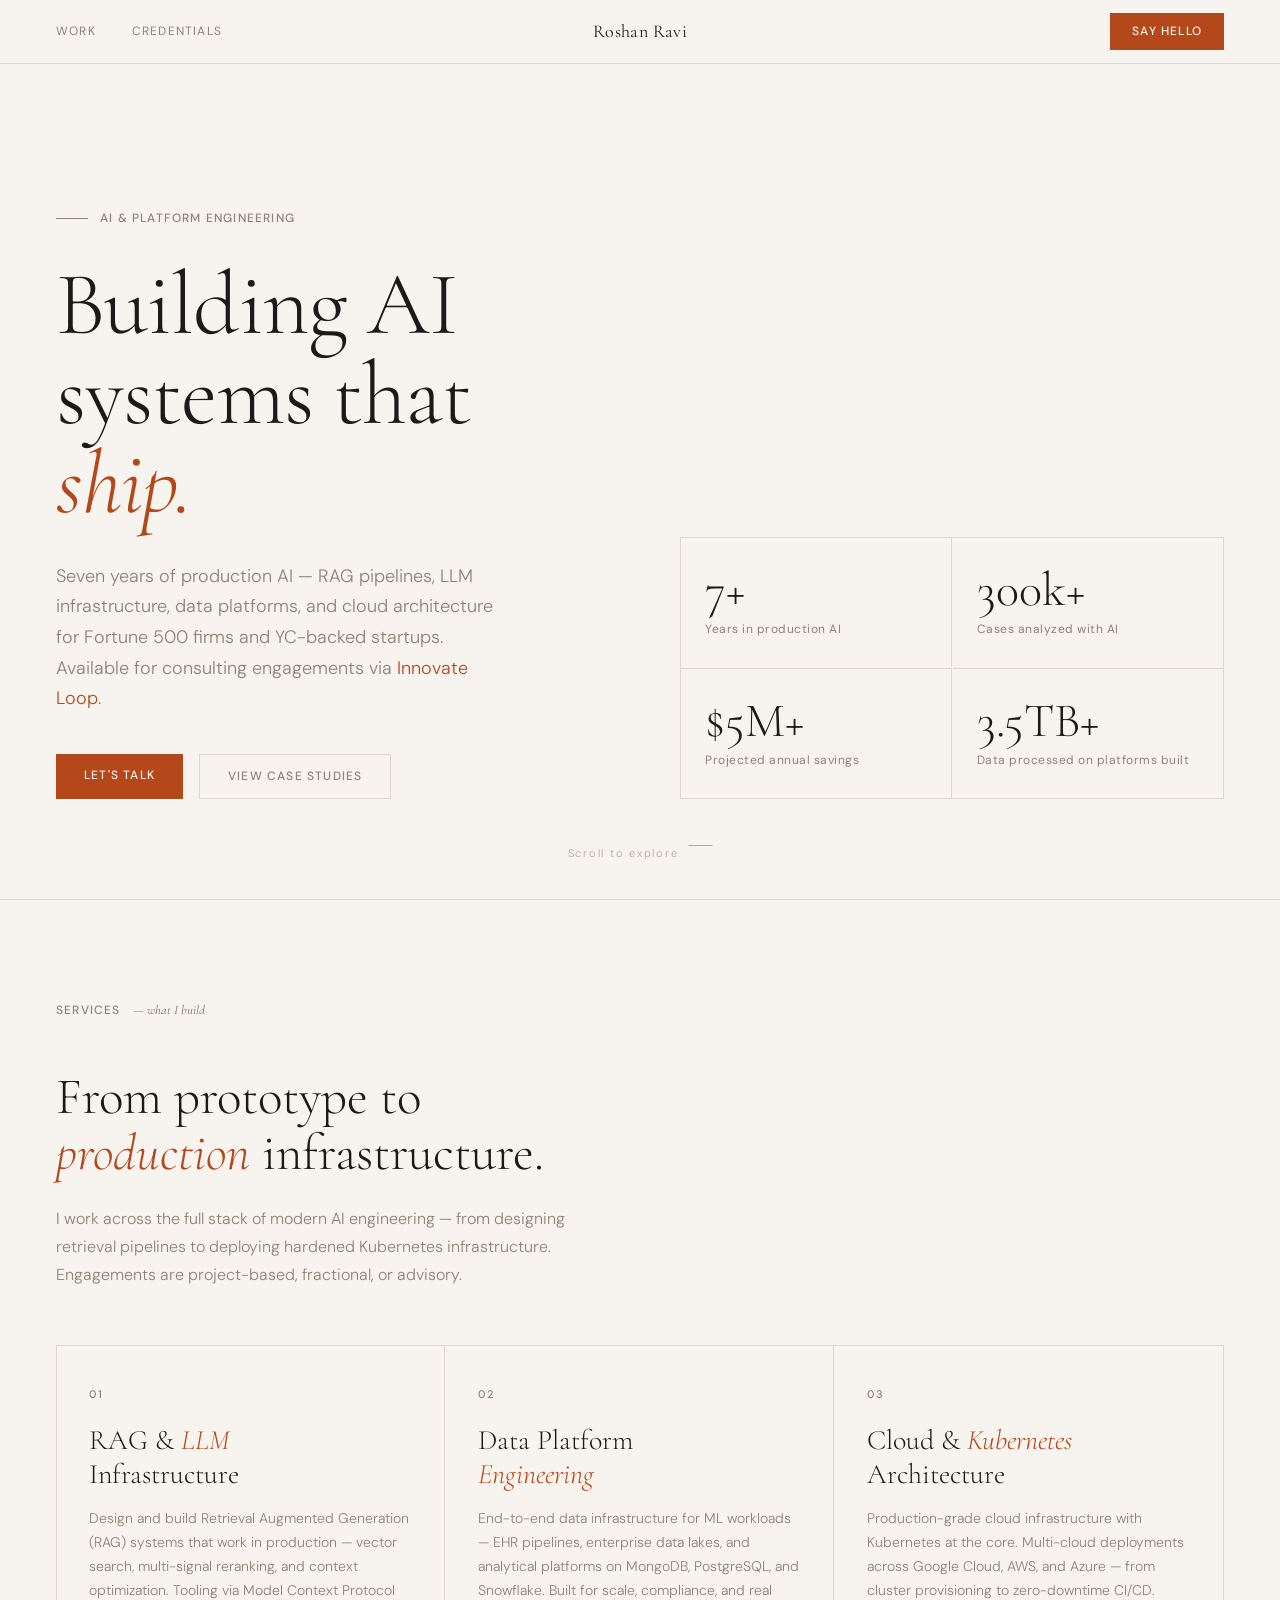
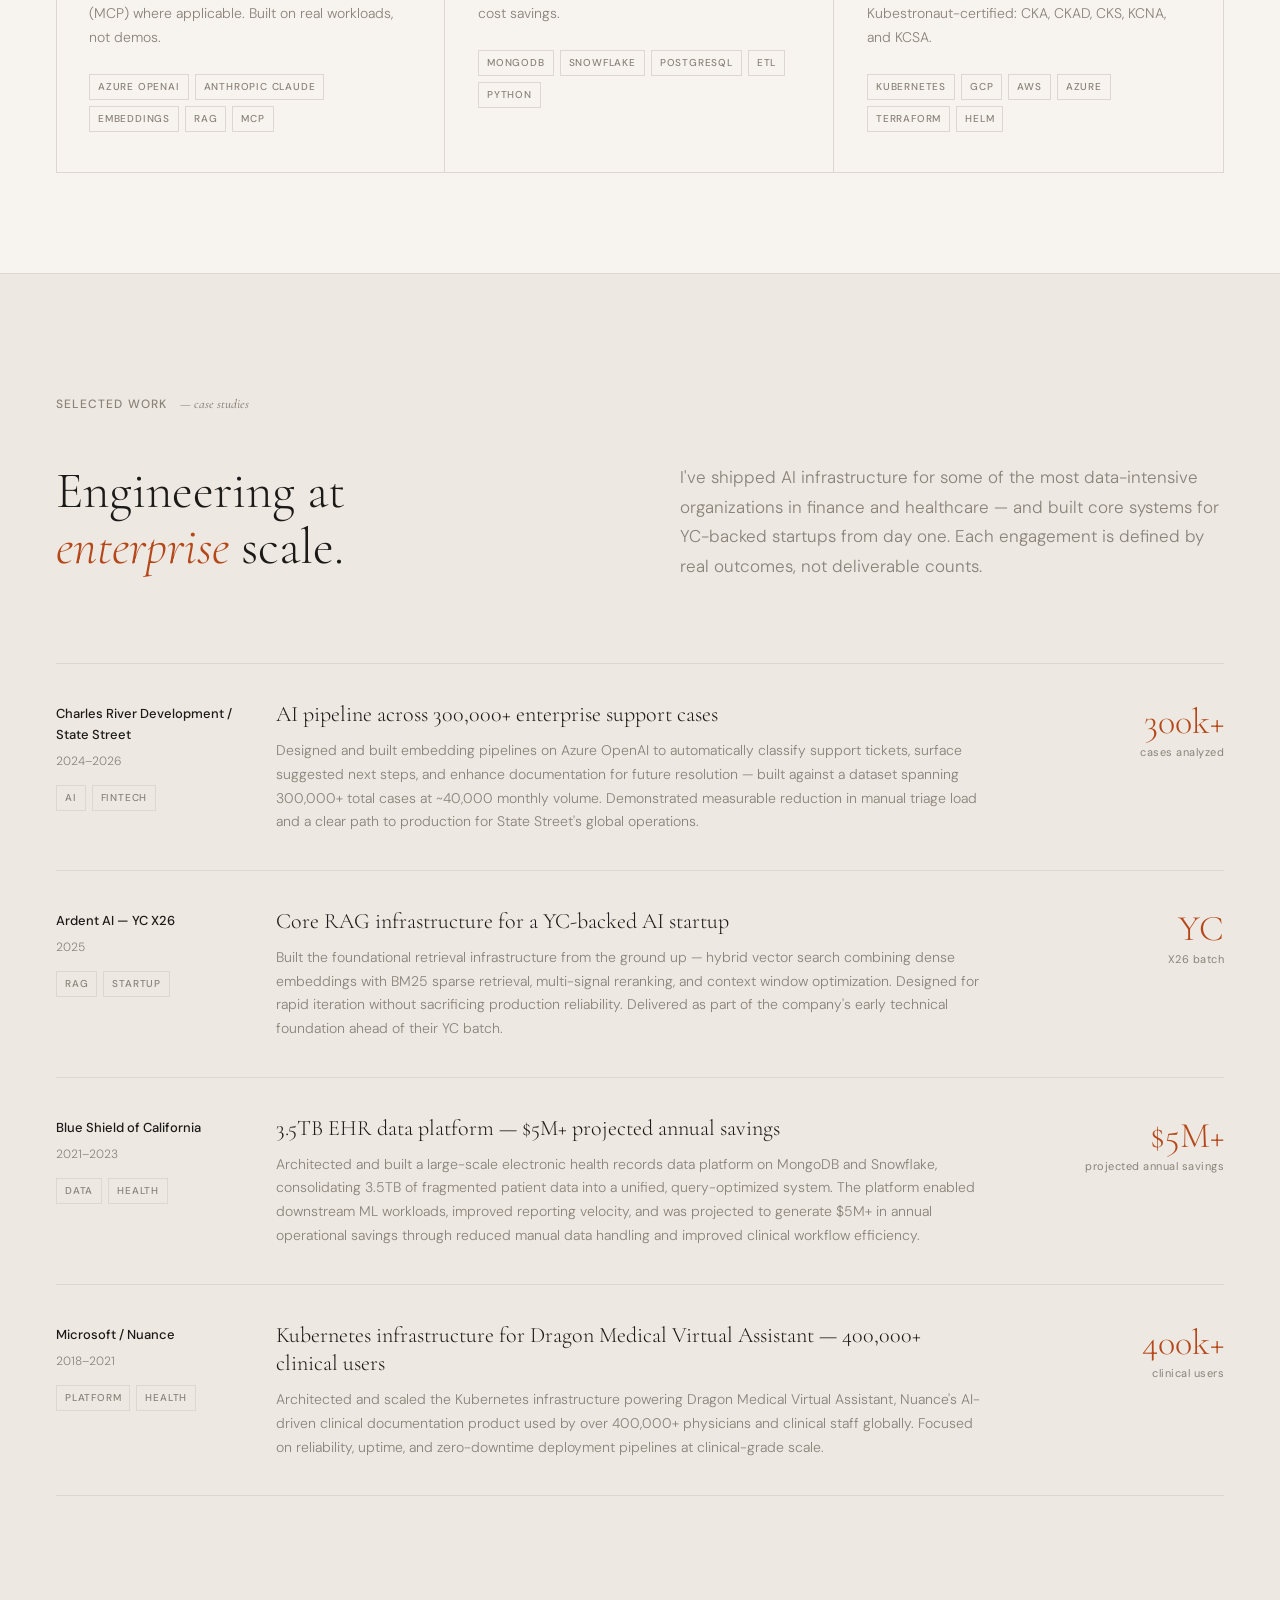
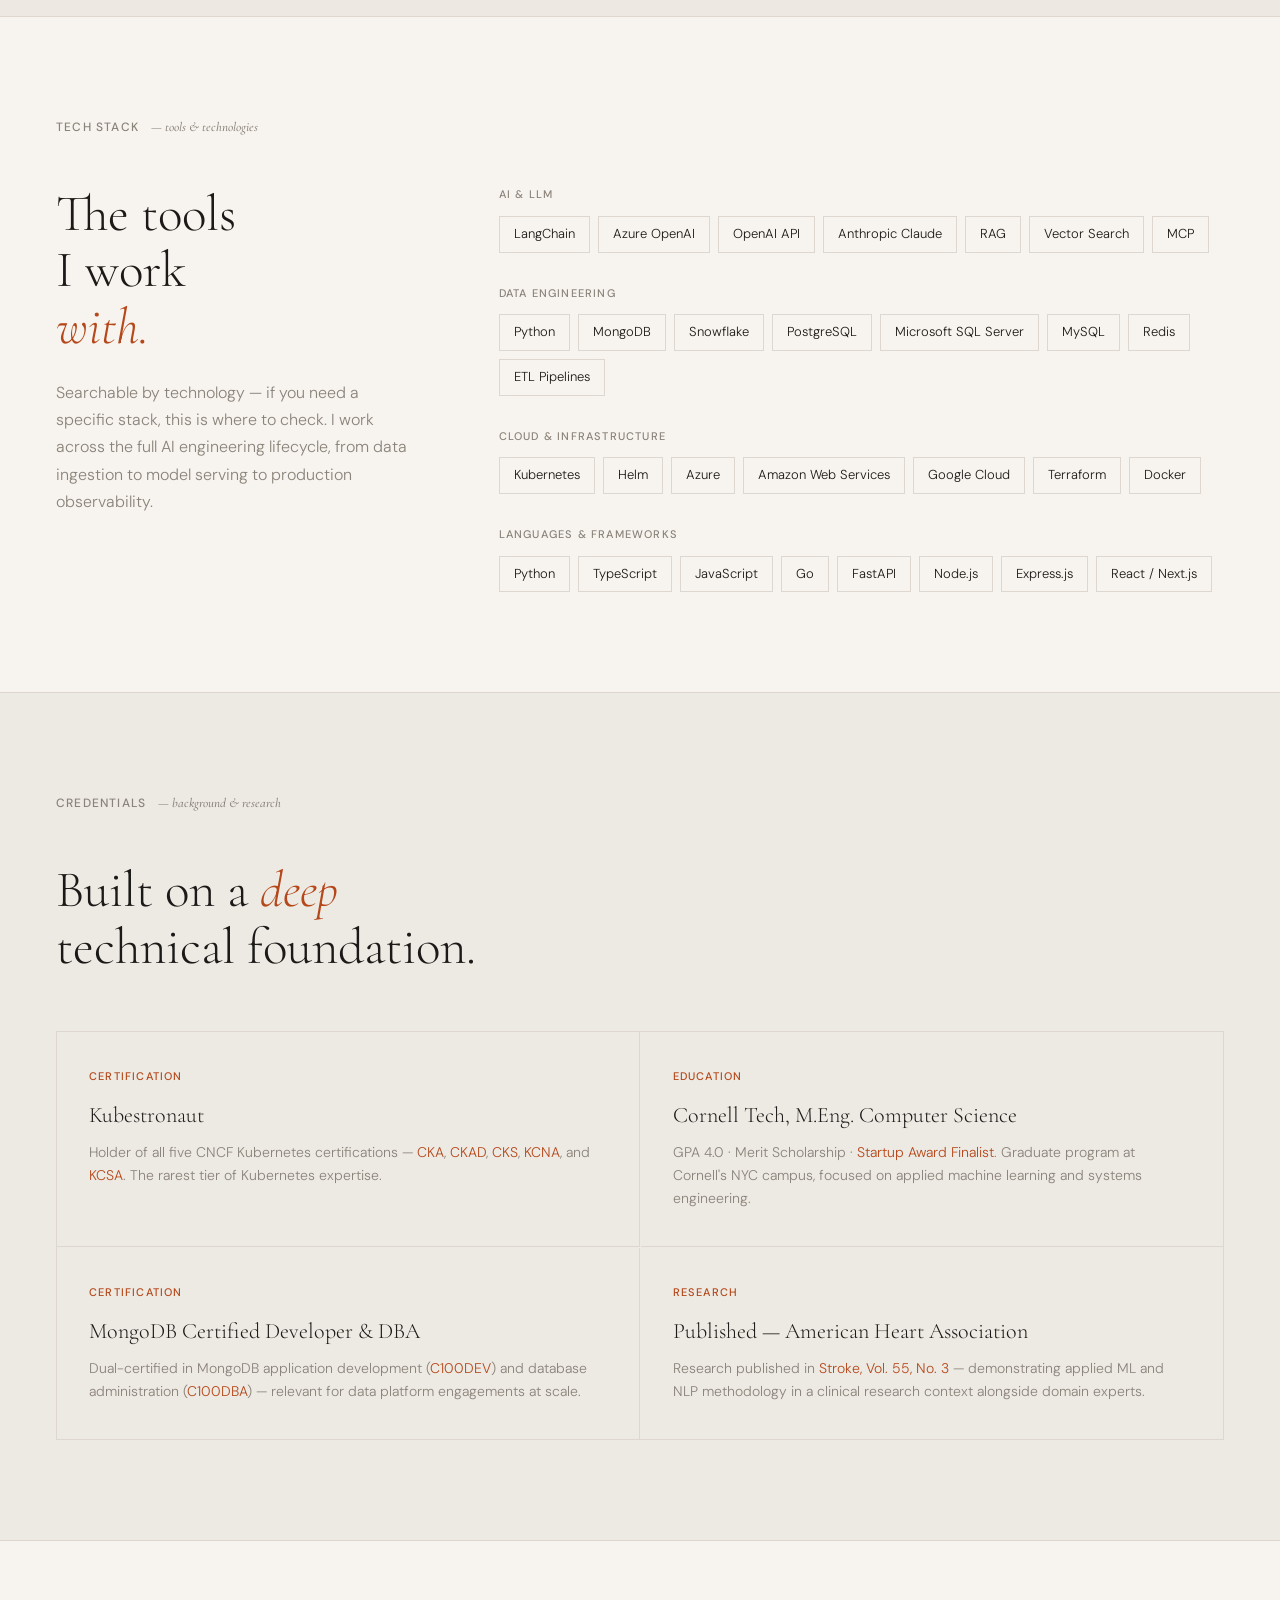
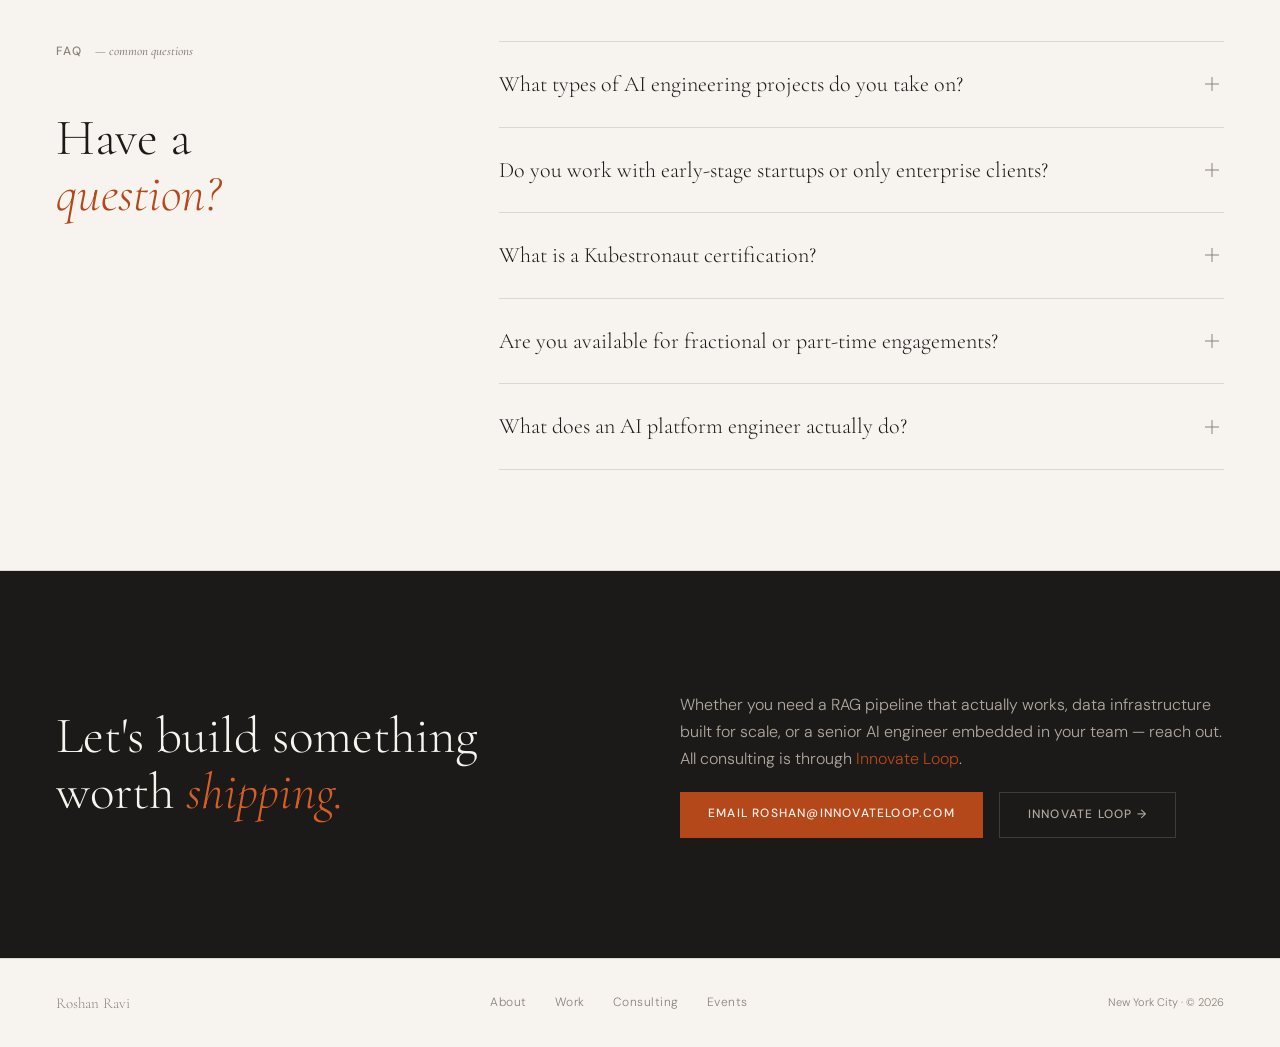
==== commit 1acc4c94: "formatting" ====
--- a/consulting/index.html
+++ b/consulting/index.html
@@ -199,6 +199,7 @@
         </div>
       </div>
     </div>
+  <div class="hero-scroll-hint">Scroll to explore</div>
   </div>
 
   <!-- SERVICES -->
--- a/styles.css
+++ b/styles.css
@@ -150,10 +150,12 @@
 
 /* ── HERO — consulting / events (two-column grid) ── */
 .hero {
+  min-height: 100vh;
   padding: 160px 56px 100px;
   border-bottom: 1px solid var(--border);
   display: grid; grid-template-columns: 1fr 1fr;
   gap: 80px; align-items: end;
+  position: relative;
 }
 .hero .hero-eyebrow {
   font-size: 12px; font-weight: 500;
@@ -499,7 +501,8 @@
 .expect-pill:hover { border-color: var(--accent); color: var(--accent); }
 
 /* ── FAQ ── */
-#faq { background: var(--surface); }
+#credentials { background: var(--surface); }
+#process { background: var(--surface); }
 .faq-section { display: grid; grid-template-columns: 1fr 2fr; gap: 80px; align-items: start; }
 .faq-item { border-top: 1px solid var(--border); overflow: hidden; }
 .faq-item:last-child { border-bottom: 1px solid var(--border); }
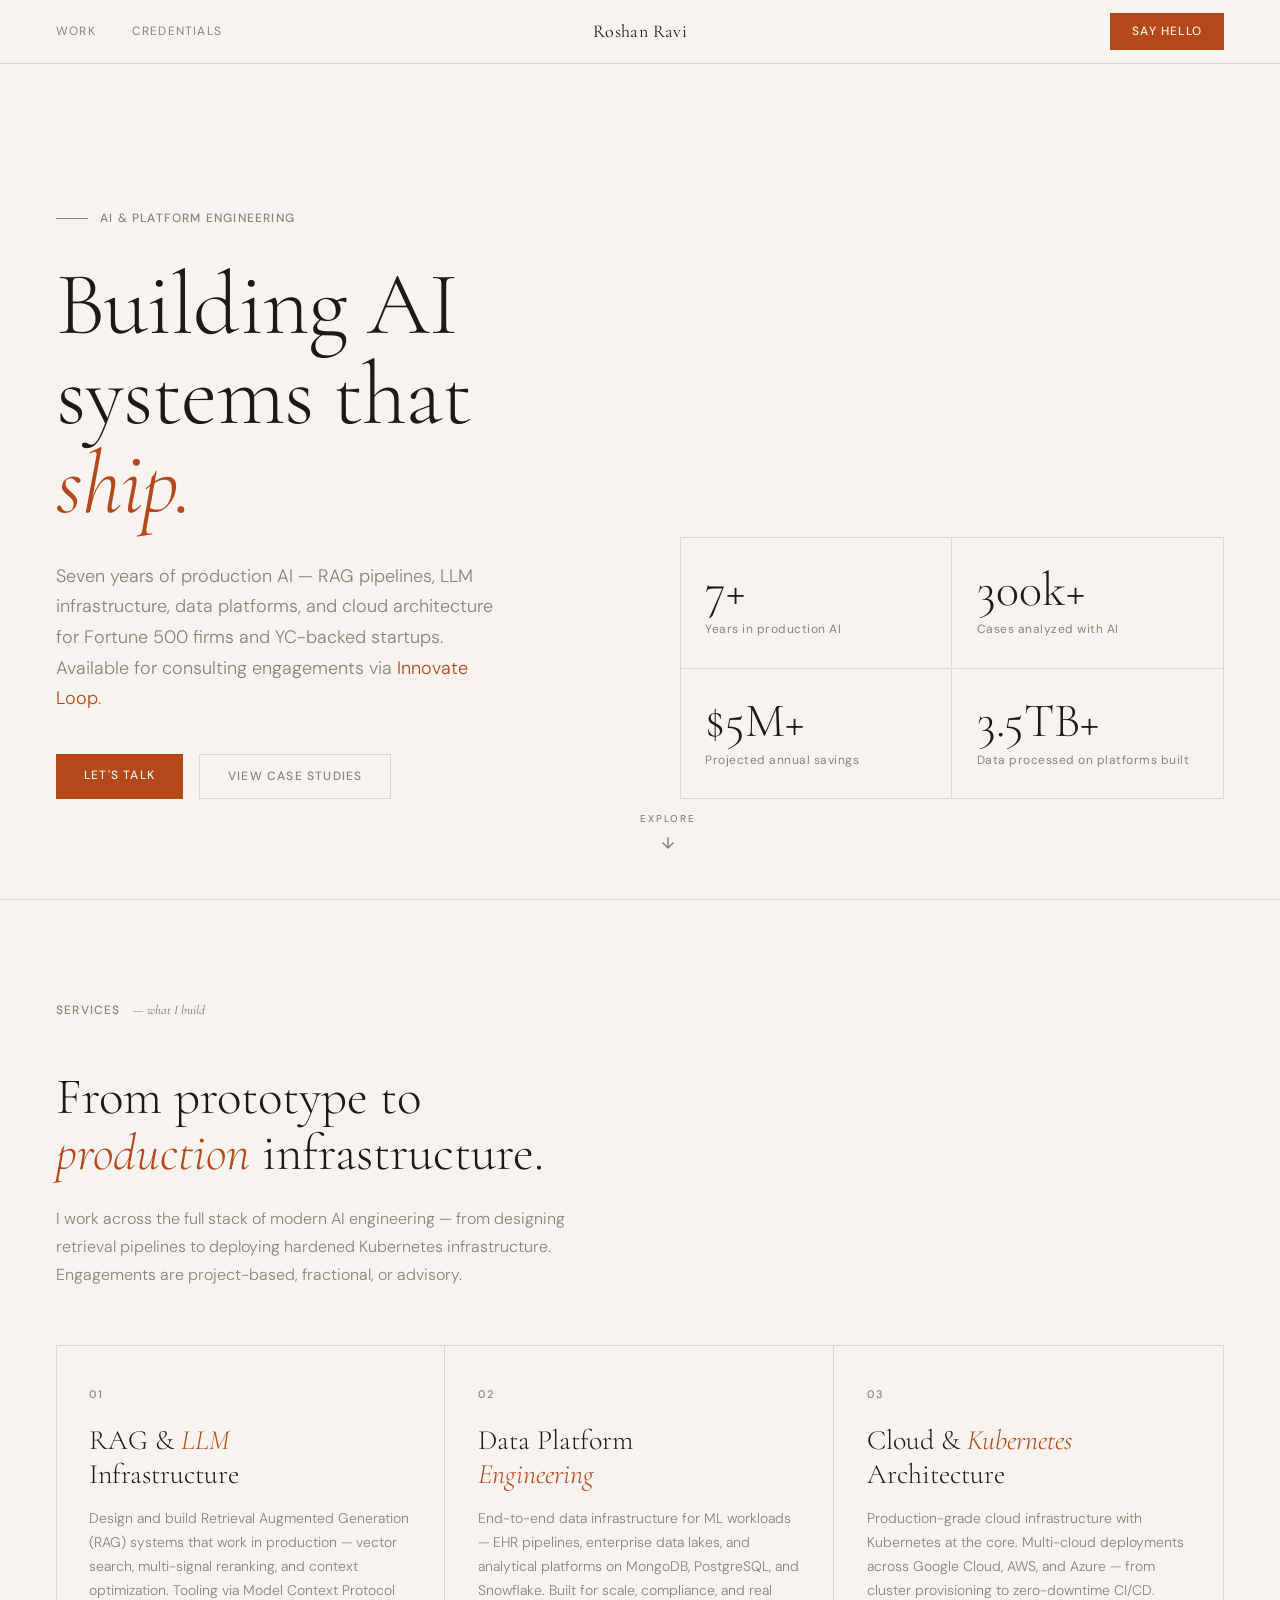
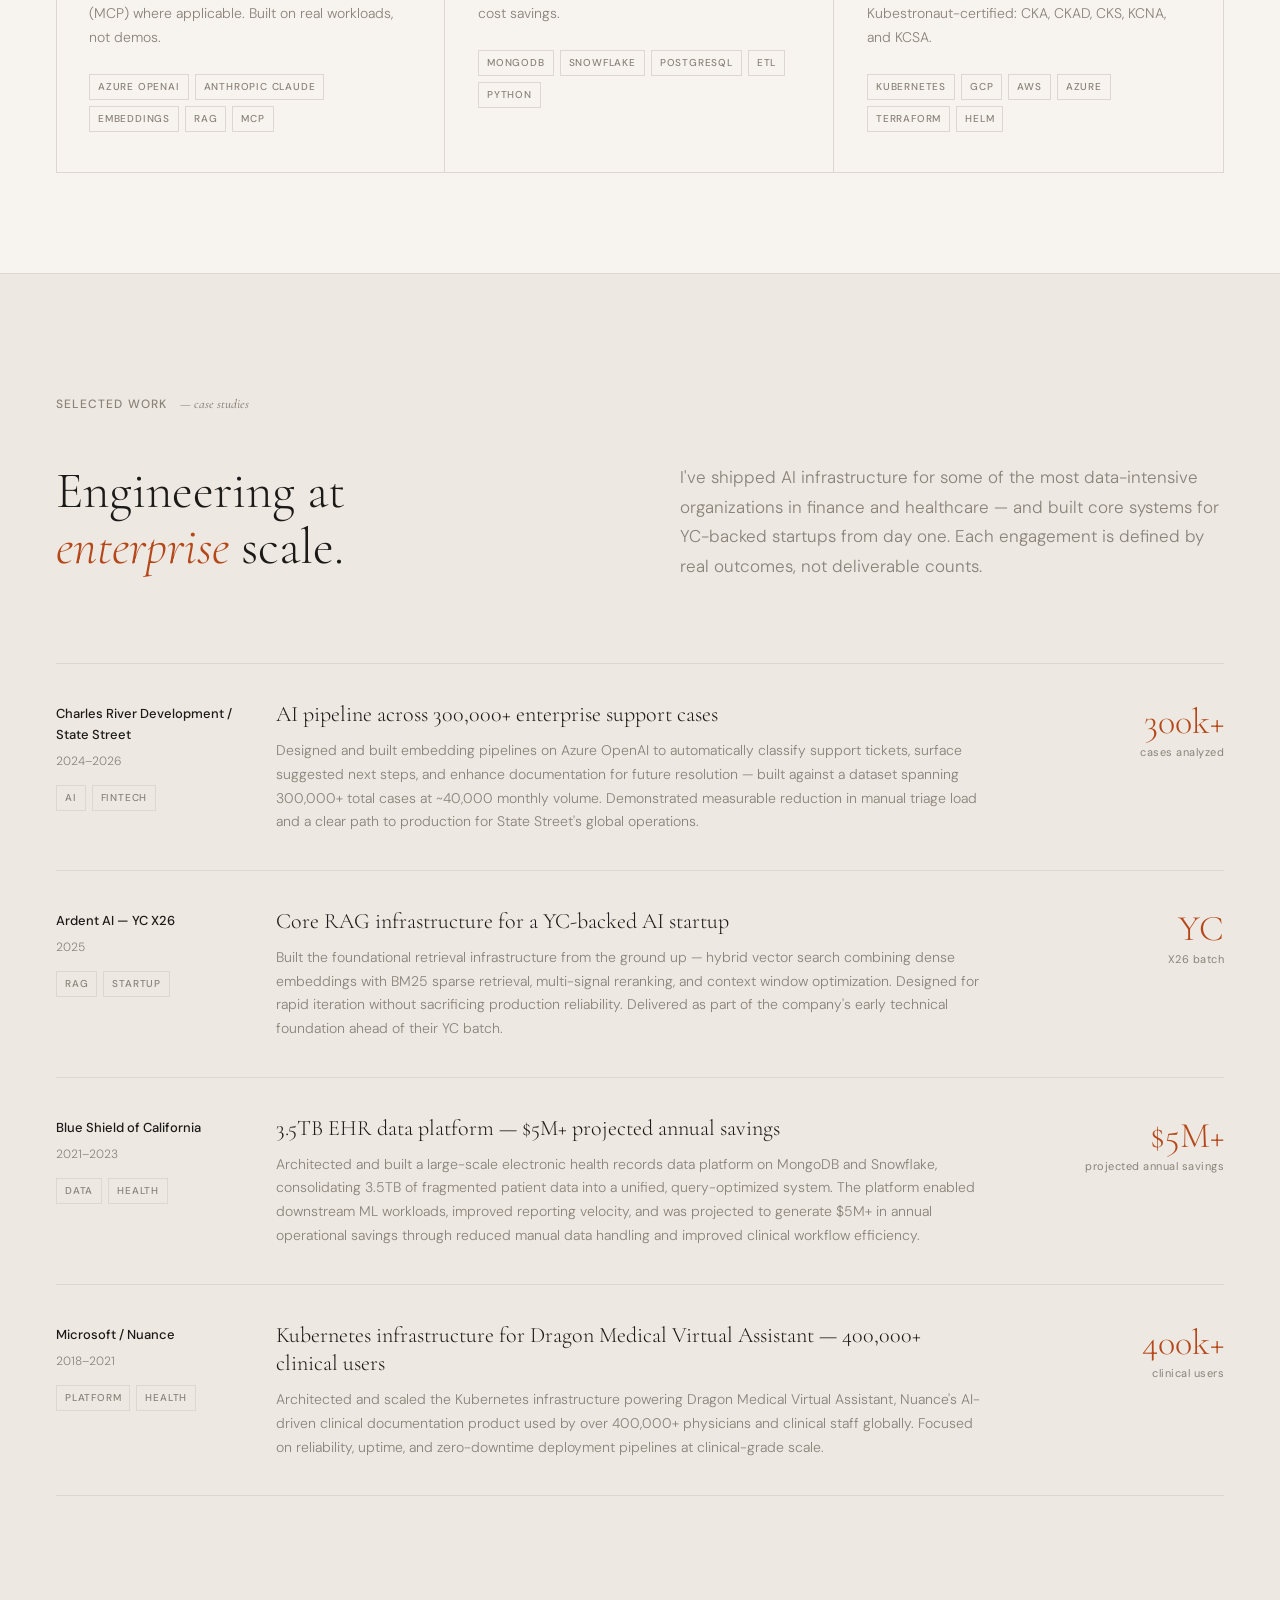
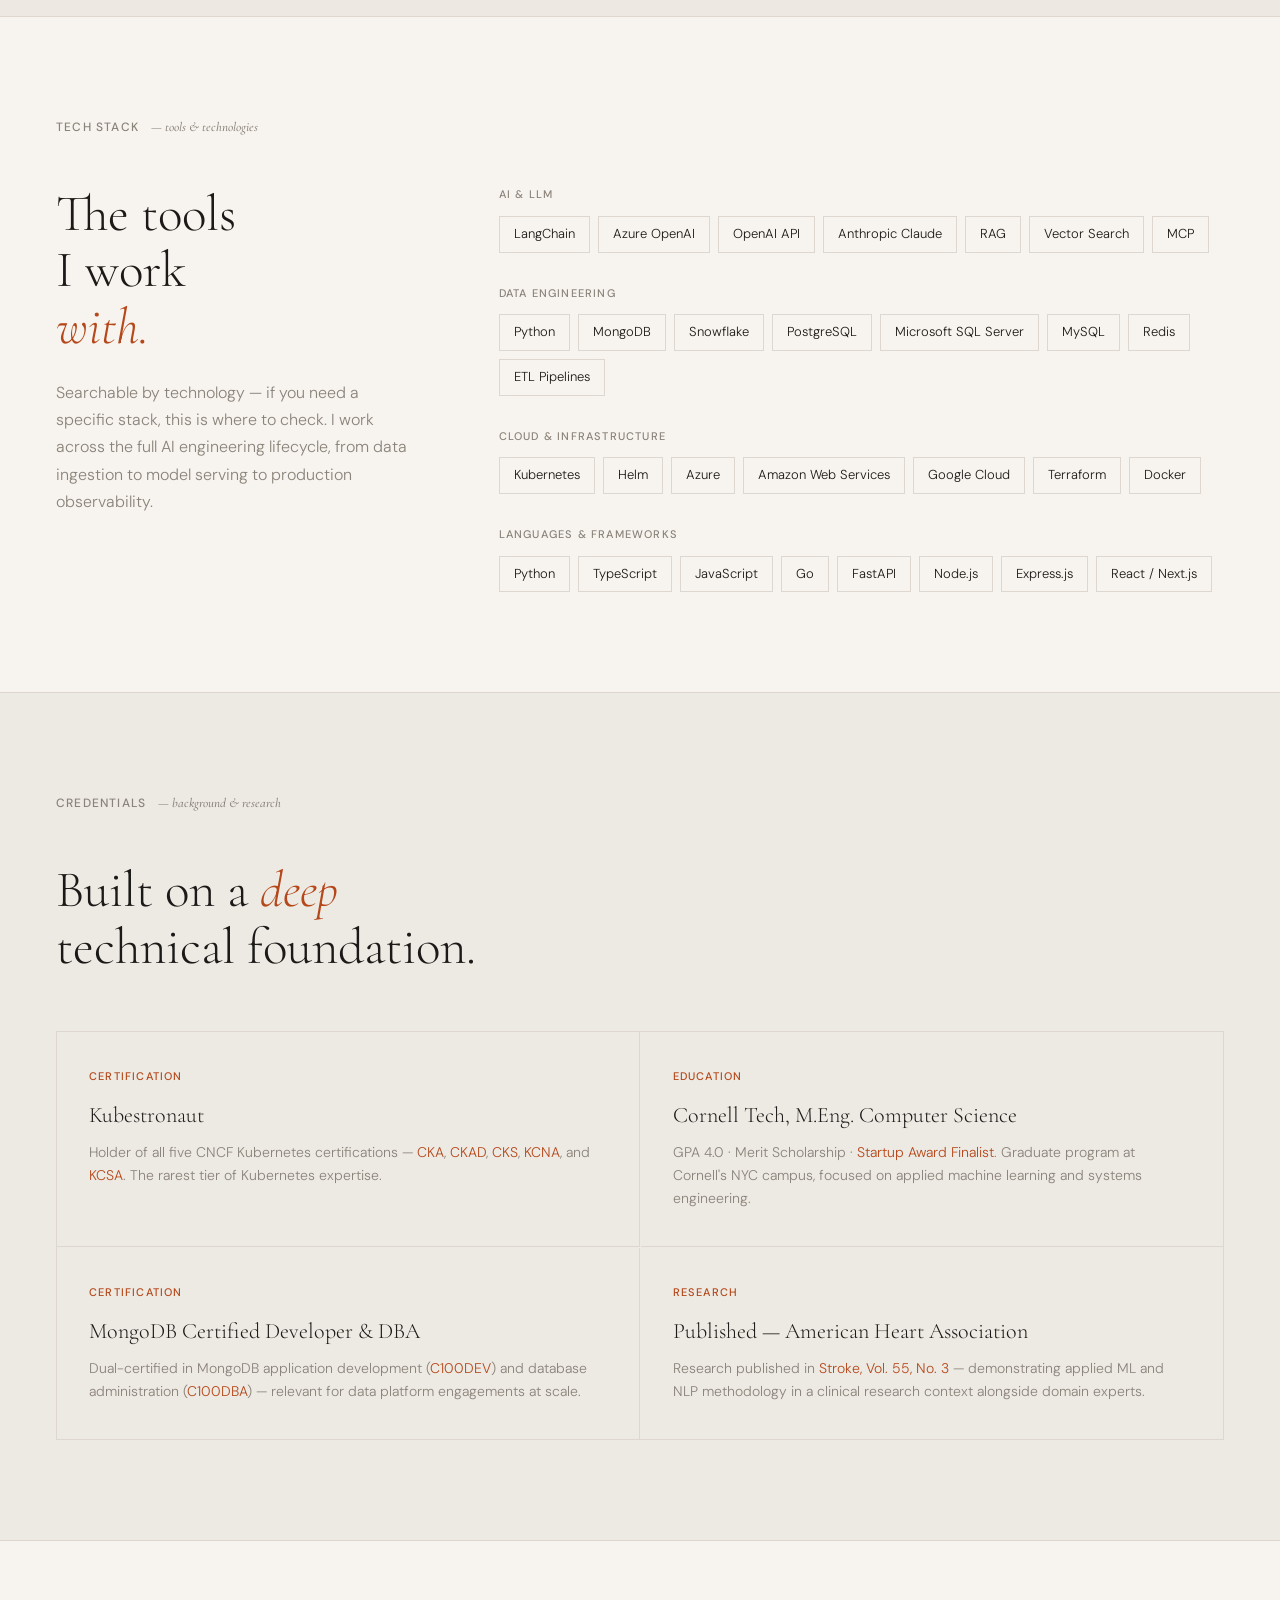
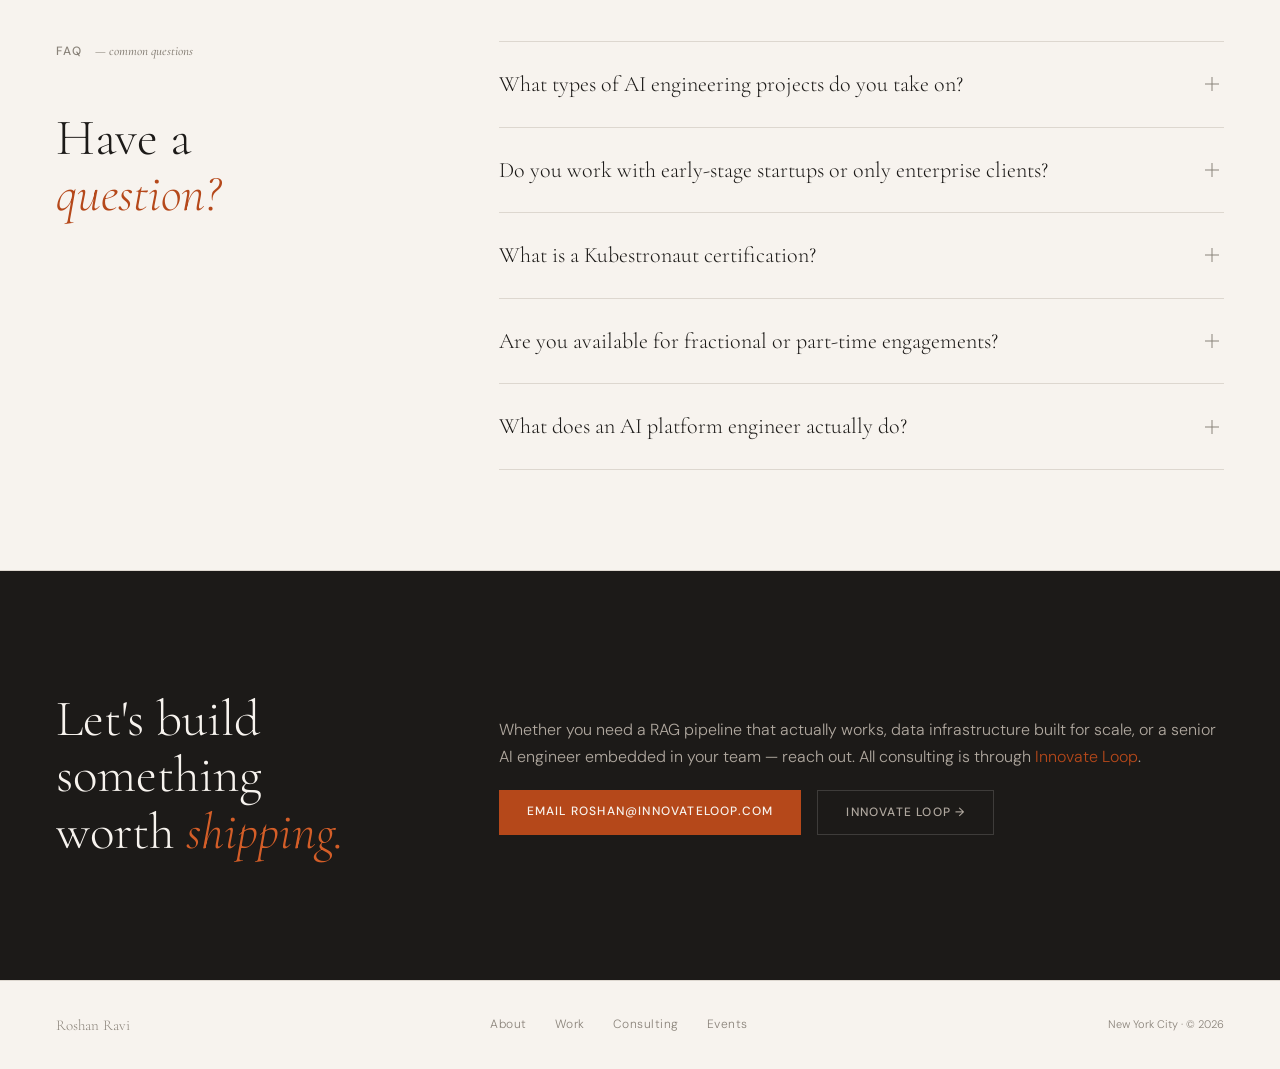
==== commit 09f90e21: "styles explore drop" ====
--- a/consulting/index.html
+++ b/consulting/index.html
@@ -199,7 +199,12 @@
         </div>
       </div>
     </div>
-  <div class="hero-scroll-hint">Scroll to explore</div>
+  <a href="#services" class="scroll-hint" aria-label="Scroll to explore">
+    <span class="scroll-hint-label">Explore</span>
+    <svg width="16" height="16" viewBox="0 0 16 16" fill="none" aria-hidden="true">
+      <path d="M8 3v10M3 8l5 5 5-5" stroke="currentColor" stroke-width="1.5" stroke-linecap="round" stroke-linejoin="round"/>
+    </svg>
+  </a>
   </div>
 
   <!-- SERVICES -->
--- a/styles.css
+++ b/styles.css
@@ -139,13 +139,20 @@
 .hero-btn-primary:hover { background: var(--charcoal); }
 .hero-btn-ghost { border: 1px solid var(--rule); color: var(--muted); }
 .hero-btn-ghost:hover { border-color: var(--rust); color: var(--rust); }
-.hero-scroll-hint {
-  position: absolute; bottom: 36px; left: 50%; transform: translateX(-50%);
-  font-size: 11px; letter-spacing: 0.16em; color: var(--muted2);
-  display: flex; gap: 10px;
-}
-.hero-scroll-hint::after {
-  content: ''; display: block; width: 24px; height: 1px; background: var(--muted2);
+.scroll-hint {
+  position: absolute; bottom: 48px; left: 50%; transform: translateX(-50%);
+  display: flex; flex-direction: column; align-items: center; gap: 8px;
+  color: var(--muted); text-decoration: none;
+  transition: color 0.2s, transform 0.2s;
+  animation: fadeUp 0.6s 0.5s ease both;
+}
+.scroll-hint:hover {
+  color: var(--fg);
+  transform: translateX(-50%) translateY(2px);
+}
+.scroll-hint-label {
+  font-size: 10px; font-weight: 500;
+  letter-spacing: 0.2em; text-transform: uppercase;
 }
 
 /* ── HERO — consulting / events (two-column grid) ── */
@@ -534,7 +541,7 @@
 /* ── CTA ── */
 .cta-section {
   padding: 120px 56px;
-  display: grid; grid-template-columns: 1fr 1fr; gap: 80px; align-items: center;
+  display: grid; grid-template-columns: 1fr 2fr; gap: 80px; align-items: center;
   background: var(--charcoal);
 }
 .cta-section h2 { margin-bottom: 0; color: var(--bg); }
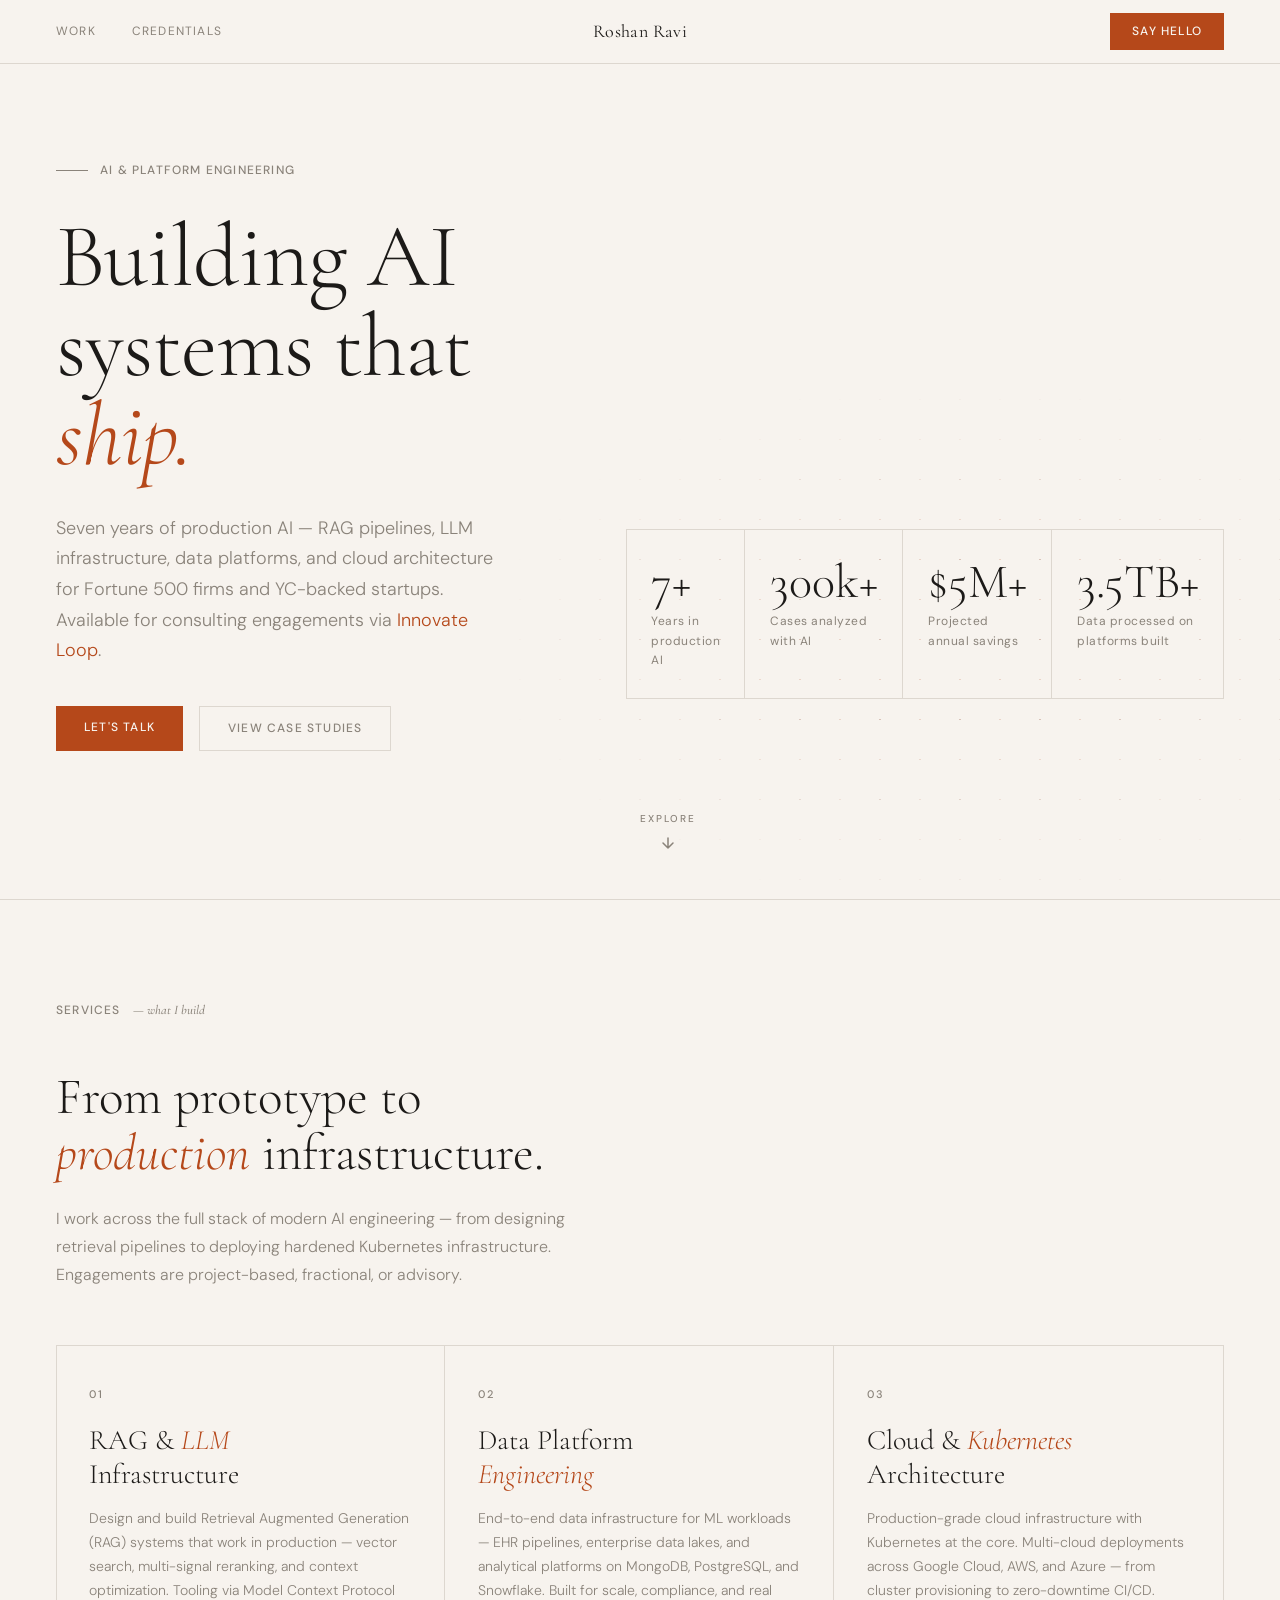
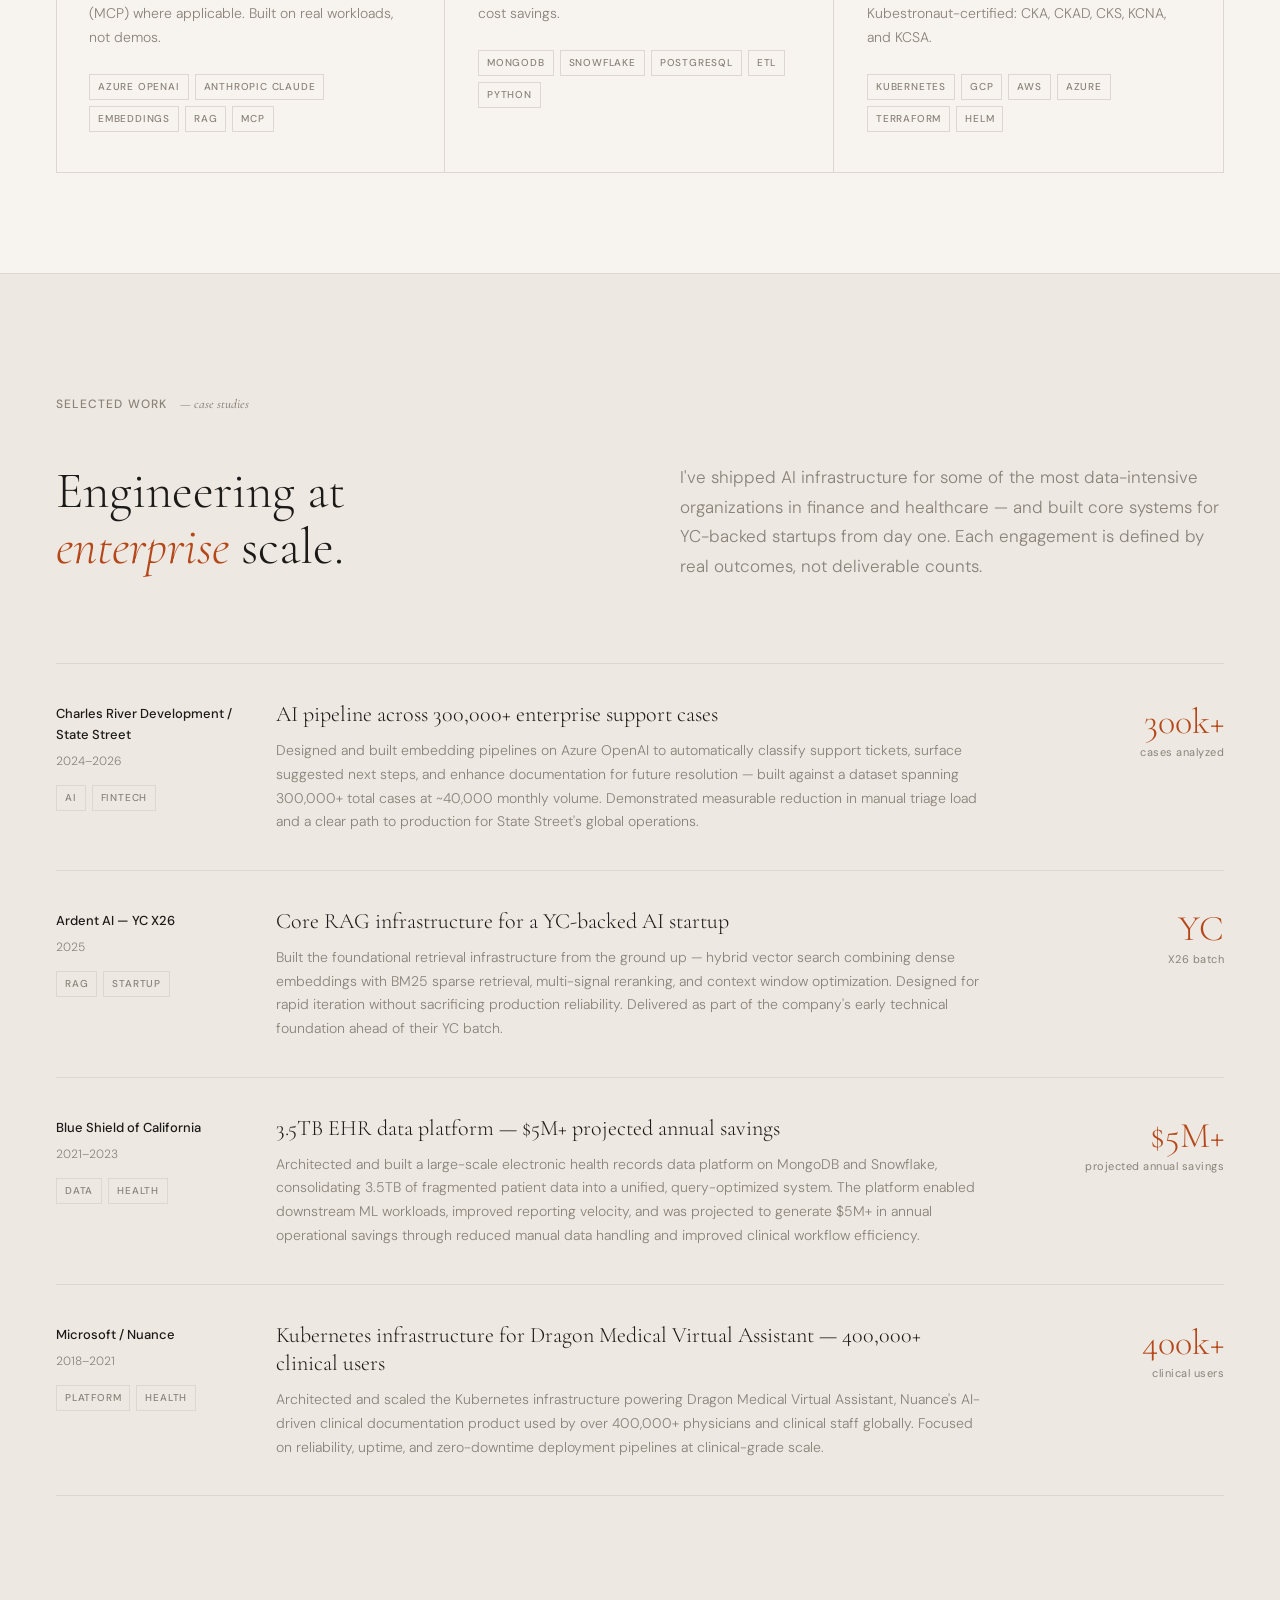
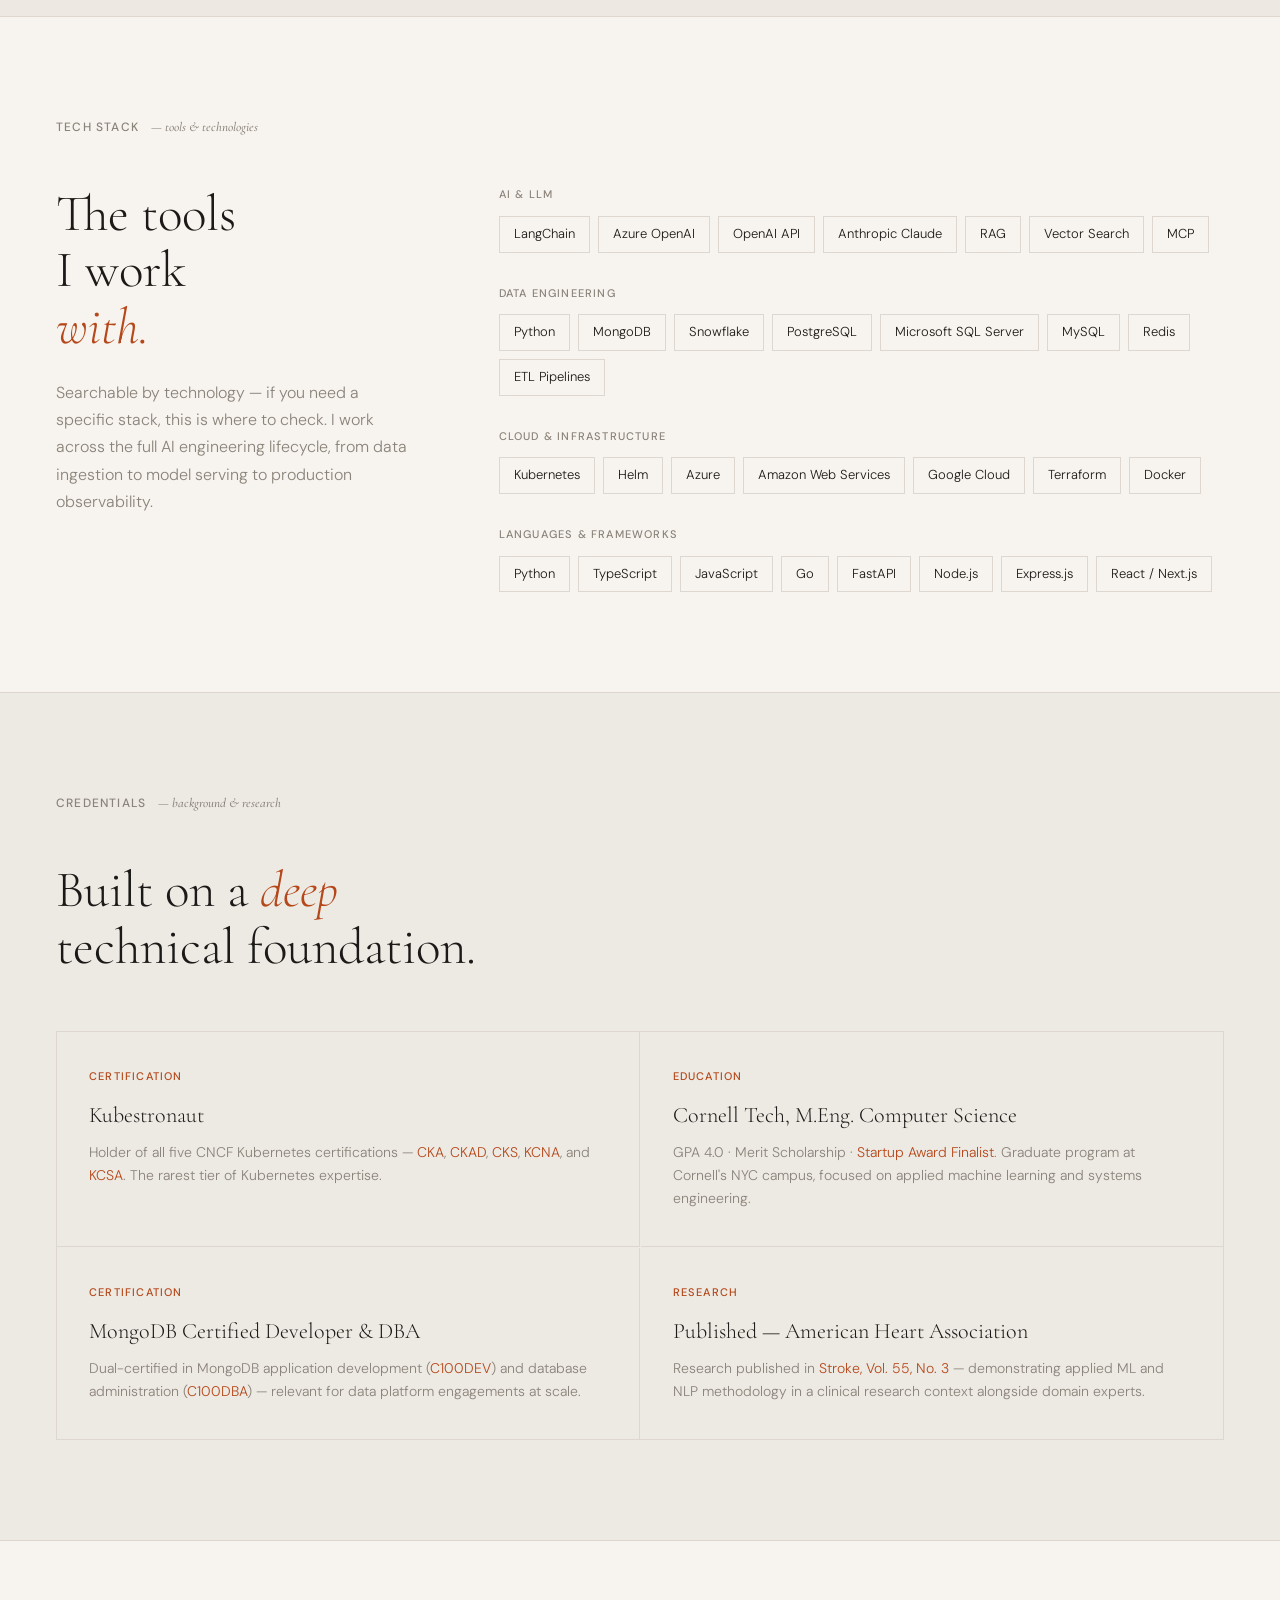
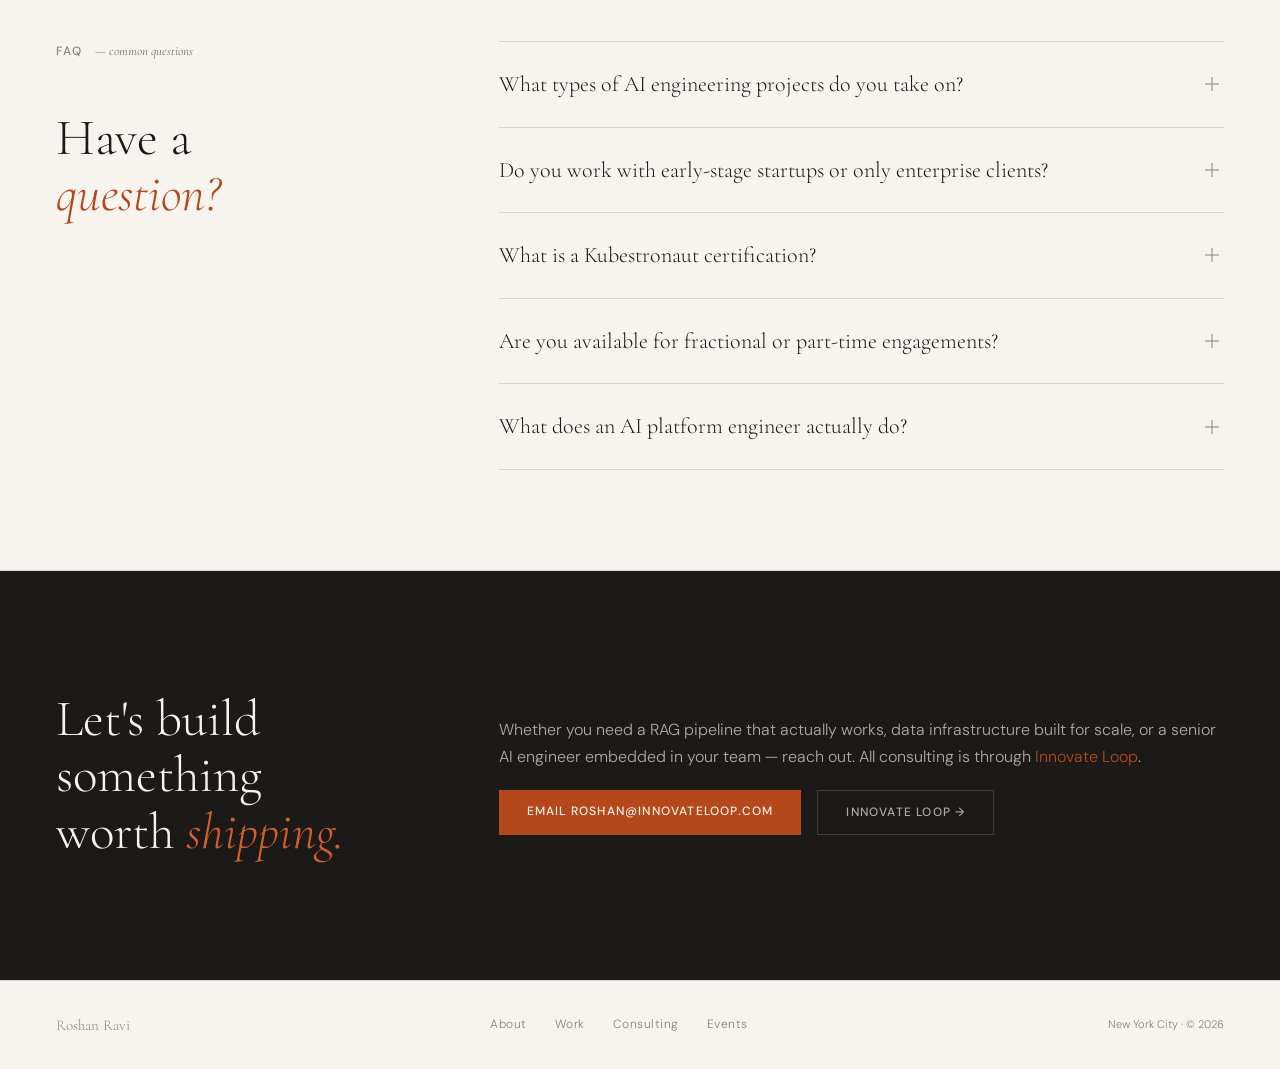
==== commit 31281a6e: "consulting header base" ====
--- a/consulting/index.html
+++ b/consulting/index.html
@@ -167,7 +167,7 @@
 </nav>
 <main id="main-content">
 <!-- HERO -->
-  <div class="hero">
+  <div class="hero" id="hero-consulting">
     <div class="hero-left">
       <div class="hero-eyebrow">AI & Platform Engineering</div>
       <h1>Building AI<br>systems that<br><em>ship.</em></h1>
--- a/styles.css
+++ b/styles.css
@@ -162,8 +162,31 @@
   border-bottom: 1px solid var(--border);
   display: grid; grid-template-columns: 1fr 1fr;
   gap: 80px; align-items: end;
-  position: relative;
-}
+  position: relative; overflow: hidden;
+}
+
+/* ── HERO — consulting geometric pattern ── */
+#hero-consulting {
+  background-color: var(--bg);
+  background-image:
+    radial-gradient(ellipse 52% 42% at 75% 72%, transparent 25%, var(--bg) 72%),
+    linear-gradient(45deg,  rgba(181,72,26,0.18) 1px, transparent 1px),
+    linear-gradient(-45deg, rgba(181,72,26,0.18) 1px, transparent 1px),
+    linear-gradient(45deg,  rgba(28,26,24,0.10)  1px, transparent 1px),
+    linear-gradient(-45deg, rgba(28,26,24,0.10)  1px, transparent 1px);
+  background-size: 100% 100%, 40px 40px, 40px 40px, 80px 80px, 80px 80px;
+}
+#hero-consulting .hero-left { margin-bottom: 48px; }
+#hero-consulting .hero-right {
+  align-self: end;
+  justify-self: start;
+  margin-bottom: 100px;
+}
+#hero-consulting .stat-row { width: fit-content; grid-template-columns: repeat(4, 1fr); }
+#hero-consulting .stat:nth-child(even) { border-right: 1px solid var(--border); }
+#hero-consulting .stat:nth-child(3),
+#hero-consulting .stat:nth-child(4) { border-top: none; }
+#hero-consulting .stat:nth-child(4) { border-right: none; }
 .hero .hero-eyebrow {
   font-size: 12px; font-weight: 500;
   color: var(--muted);
@@ -490,6 +513,13 @@
 .cred-body a { color: var(--accent); text-decoration: none; }
 .cred-body a:hover { text-decoration: underline; }
 
+/* ── APPROACH (events) ── */
+#process { background: var(--surface); }
+.approach-section { display: grid; grid-template-columns: 1fr 2fr; gap: 80px; align-items: start; }
+.approach-body { display: flex; flex-direction: column; gap: 28px; }
+.approach-body p { font-size: 16px; font-weight: 300; color: var(--muted); line-height: 1.8; }
+.approach-body p strong { color: var(--fg); font-weight: 400; }
+
 /* ── WHAT TO EXPECT (events) ── */
 .expect-section { display: grid; grid-template-columns: 1fr 2fr; gap: 80px; align-items: start; }
 .expect-intro p { font-size: 16px; font-weight: 300; color: var(--muted); line-height: 1.7; margin-bottom: 20px; }
@@ -509,7 +539,6 @@
 
 /* ── FAQ ── */
 #credentials { background: var(--surface); }
-#process { background: var(--surface); }
 .faq-section { display: grid; grid-template-columns: 1fr 2fr; gap: 80px; align-items: start; }
 .faq-item { border-top: 1px solid var(--border); overflow: hidden; }
 .faq-item:last-child { border-bottom: 1px solid var(--border); }
@@ -569,7 +598,7 @@
   .work-year, .work-tag { display: none; }
   #contact { grid-template-columns: 1fr; padding: 80px 24px; }
   section { padding: 60px 24px; }
-  .work-intro, .stack-section, .expect-section, .faq-section, .cta-section {
+  .work-intro, .stack-section, .approach-section, .expect-section, .faq-section, .cta-section {
     grid-template-columns: 1fr; gap: 48px;
   }
   .services-grid, .services-grid-bottom { grid-template-columns: 1fr; }
@@ -579,6 +608,10 @@
   .cred-grid { grid-template-columns: 1fr; }
   .cred-card { border-right: none; }
   footer { flex-direction: column; gap: 16px; padding: 24px; text-align: center; }
+  #hero-consulting .stat-row { grid-template-columns: 1fr 1fr; }
+  #hero-consulting .stat:nth-child(even) { border-right: none; }
+  #hero-consulting .stat:nth-child(3),
+  #hero-consulting .stat:nth-child(4) { border-top: 1px solid var(--border); }
 }
 
 @media (max-width: 600px) {
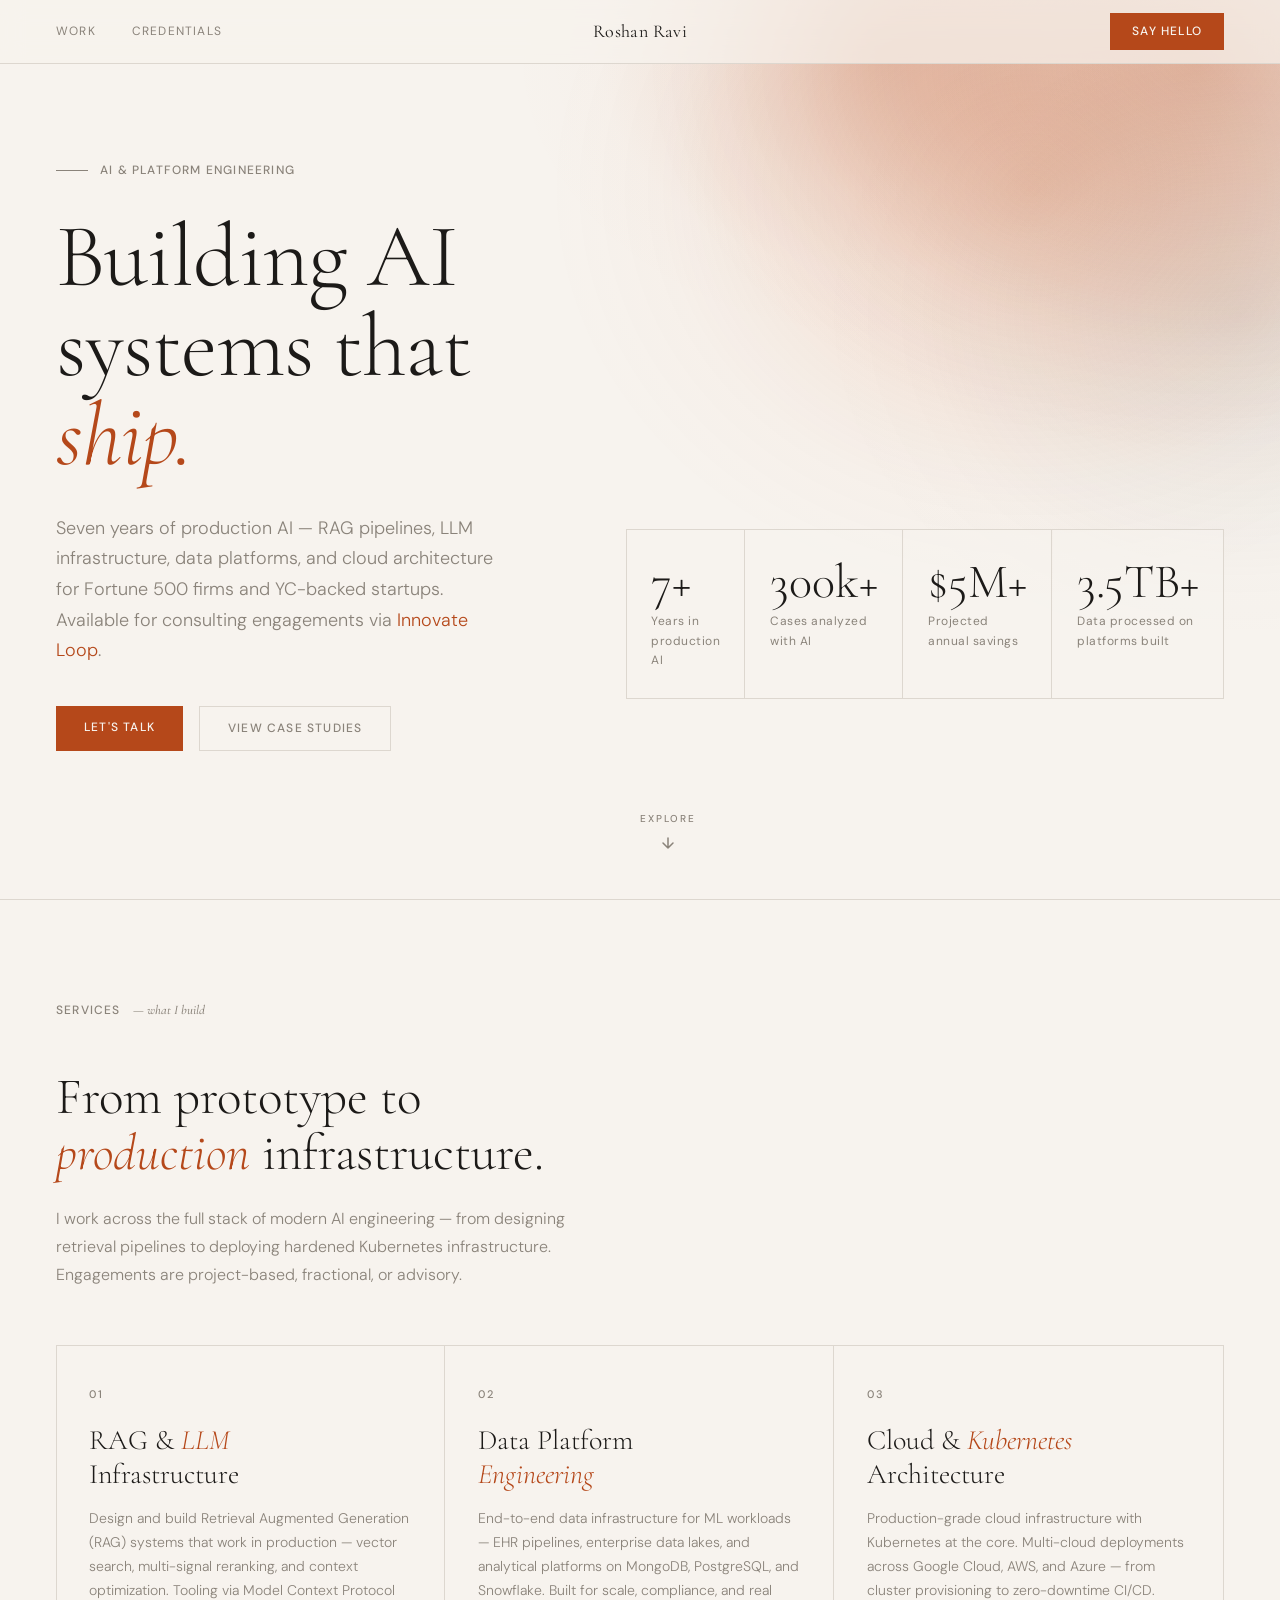
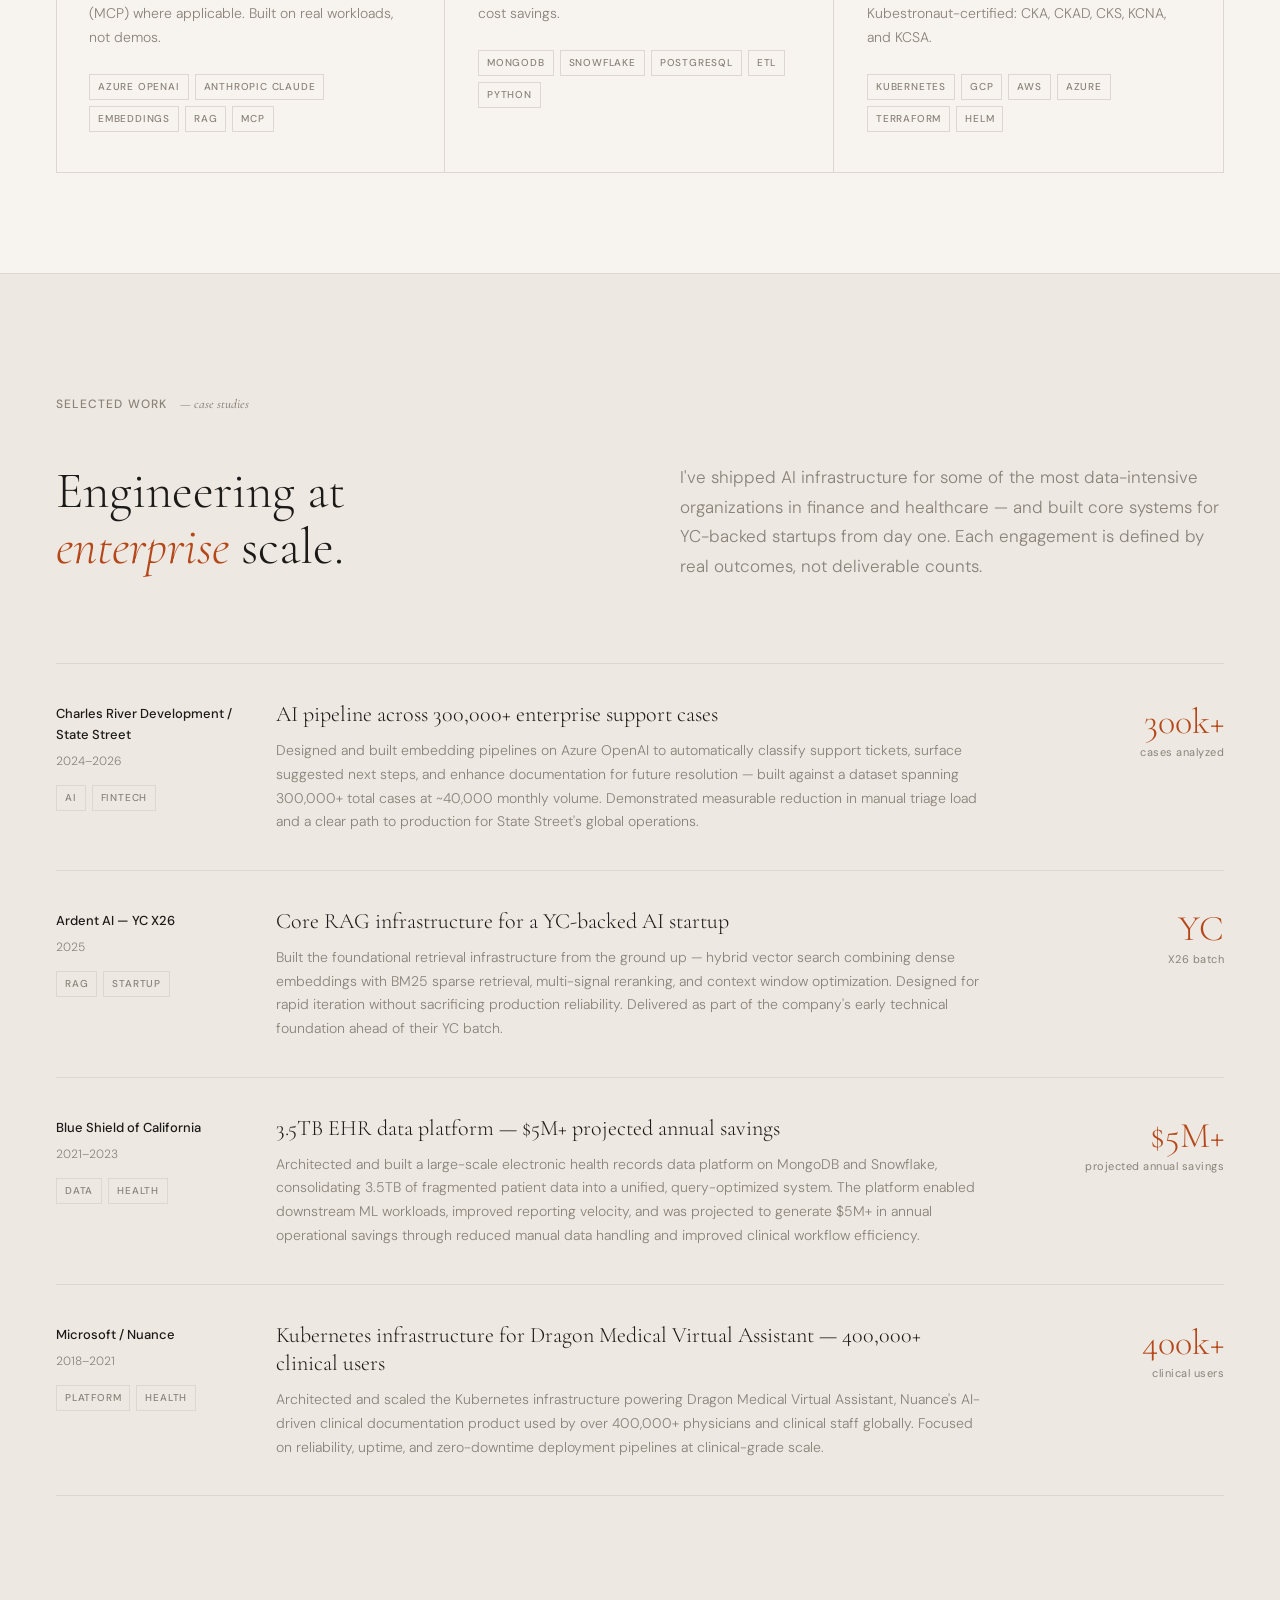
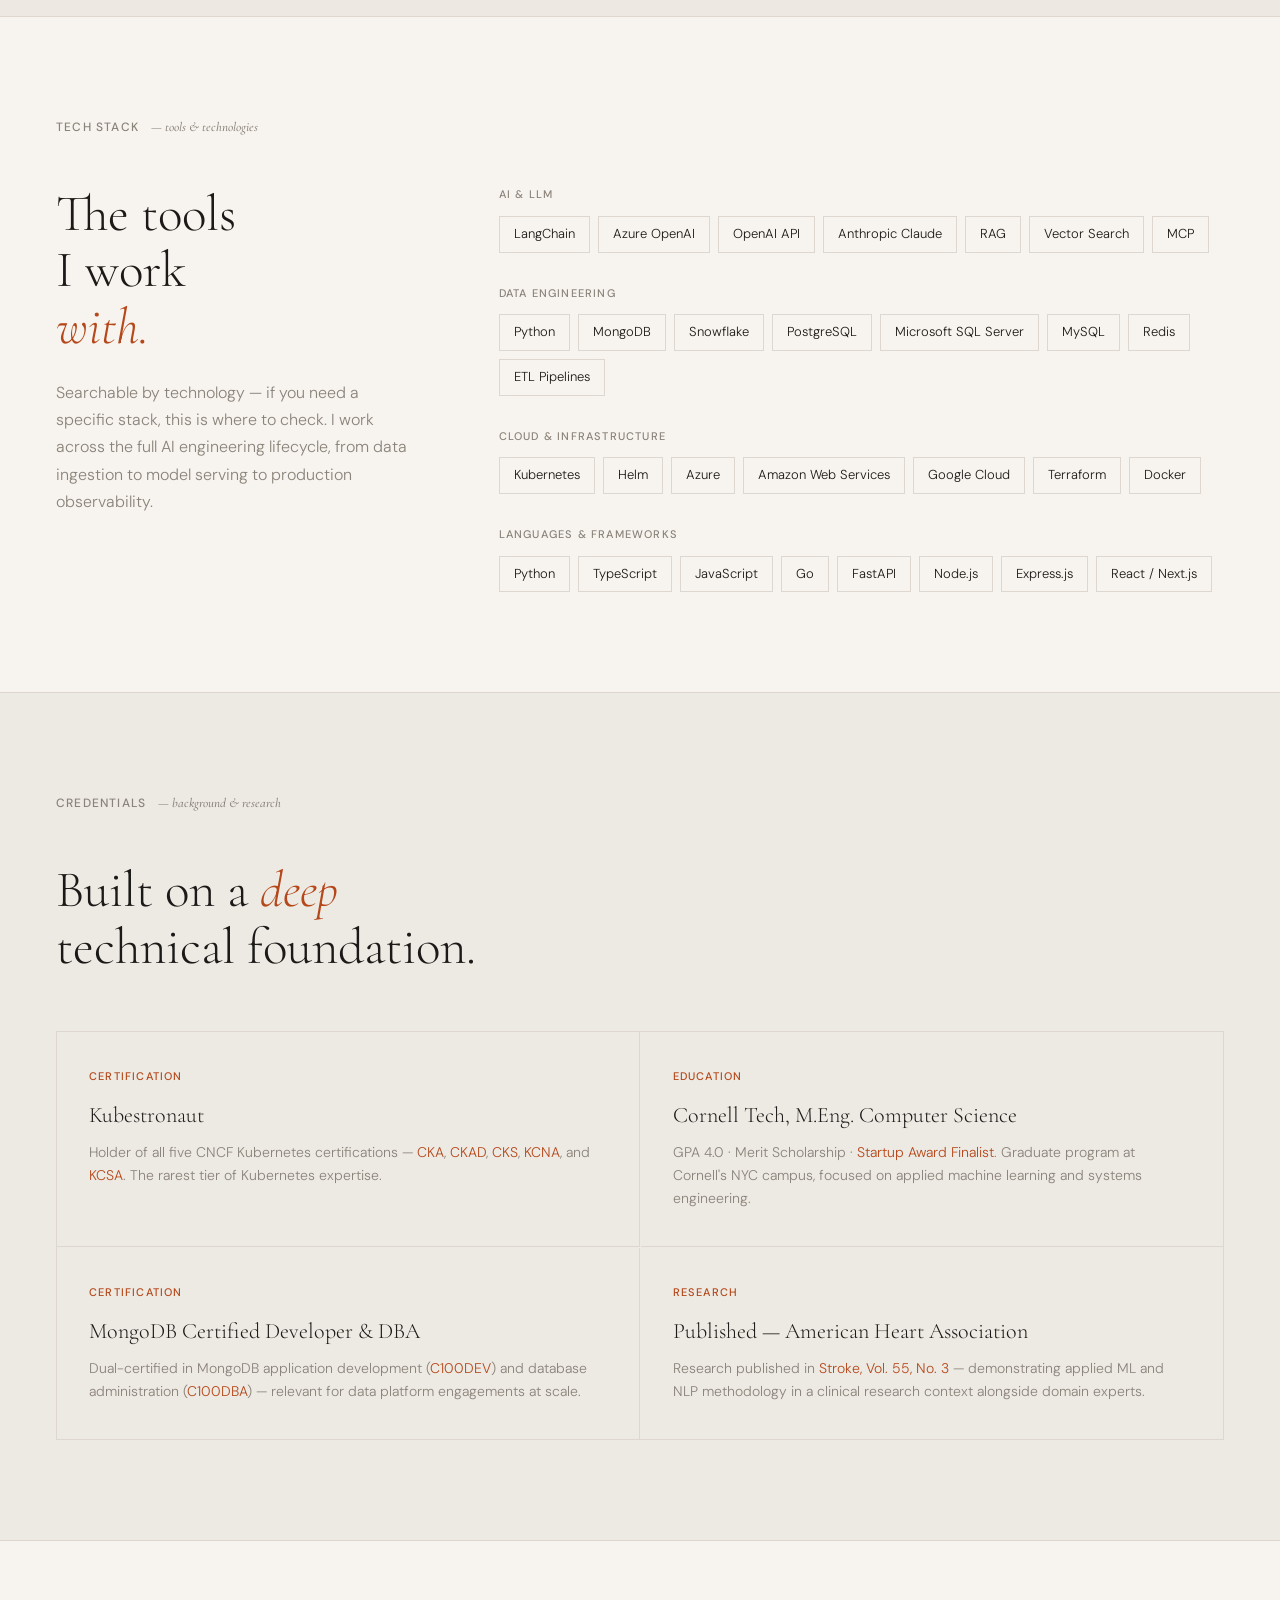
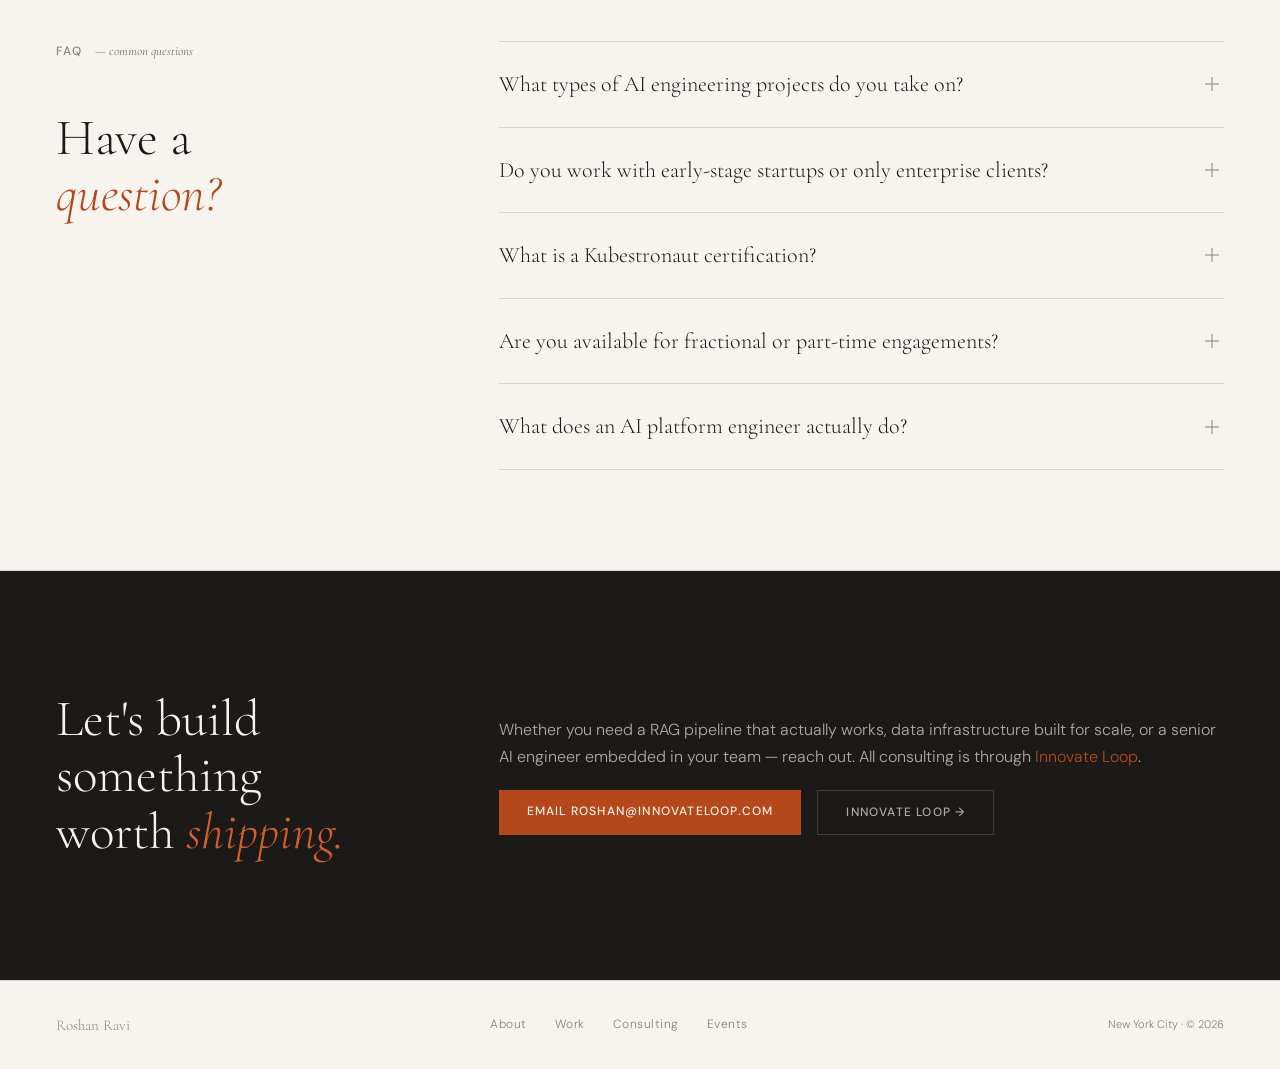
==== commit 643ca27a: "updated gtahg & ui" ====
--- a/consulting/index.html
+++ b/consulting/index.html
@@ -1,6 +1,15 @@
 <!DOCTYPE html>
 <html lang="en">
 <head>
+<!-- Google tag (gtag.js) -->
+<script async src="https://www.googletagmanager.com/gtag/js?id=G-V9Z5FZT2XC"></script>
+<script>
+  window.dataLayer = window.dataLayer || [];
+  function gtag(){dataLayer.push(arguments);}
+  gtag('js', new Date());
+
+  gtag('config', 'G-V9Z5FZT2XC');
+</script>
 <meta charset="UTF-8">
 <meta name="viewport" content="width=device-width, initial-scale=1.0">
 <meta name="color-scheme" content="light">
--- a/styles.css
+++ b/styles.css
@@ -59,7 +59,9 @@
   align-items: center;
   padding: 0 56px;
   height: 64px;
-  background: var(--bg);
+  background: rgba(247,243,238,0.72);
+  backdrop-filter: blur(12px);
+  -webkit-backdrop-filter: blur(12px);
   border-bottom: 1px solid var(--border);
 }
 .nav-name, .nav-logo {
@@ -168,14 +170,21 @@
 /* ── HERO — consulting geometric pattern ── */
 #hero-consulting {
   background-color: var(--bg);
-  background-image:
-    radial-gradient(ellipse 52% 42% at 75% 72%, transparent 25%, var(--bg) 72%),
-    linear-gradient(45deg,  rgba(181,72,26,0.18) 1px, transparent 1px),
-    linear-gradient(-45deg, rgba(181,72,26,0.18) 1px, transparent 1px),
-    linear-gradient(45deg,  rgba(28,26,24,0.10)  1px, transparent 1px),
-    linear-gradient(-45deg, rgba(28,26,24,0.10)  1px, transparent 1px);
-  background-size: 100% 100%, 40px 40px, 40px 40px, 80px 80px, 80px 80px;
-}
+}
+#hero-consulting::before {
+  content: '';
+  position: absolute;
+  right: 0; top: 0;
+  width: 65%; height: 70%;
+  pointer-events: none; z-index: 0;
+  background:
+    radial-gradient(ellipse 70% 65% at 90% 10%, rgba(181,72,26,0.32) 0%, rgba(181,72,26,0.12) 45%, rgba(181,72,26,0.03) 70%, transparent 95%),
+    radial-gradient(ellipse 62% 70% at 70% 30%, rgba(212,94,40,0.22) 0%, rgba(212,94,40,0.08) 48%, rgba(212,94,40,0.02) 72%, transparent 94%),
+    radial-gradient(ellipse 55% 60% at 95% 50%, rgba(138,131,122,0.18) 0%, rgba(138,131,122,0.06) 46%, rgba(138,131,122,0.01) 70%, transparent 92%),
+    radial-gradient(ellipse 50% 52% at 52% 8%,  rgba(181,72,26,0.24) 0%, rgba(181,72,26,0.07) 44%, rgba(181,72,26,0.01) 68%, transparent 90%);
+}
+#hero-consulting .hero-left,
+#hero-consulting .hero-right { position: relative; z-index: 1; }
 #hero-consulting .hero-left { margin-bottom: 48px; }
 #hero-consulting .hero-right {
   align-self: end;
@@ -230,7 +239,7 @@
   display: grid; grid-template-columns: 1fr 1fr; gap: 1px;
   border: 1px solid var(--border);
 }
-.stat { padding: 28px 24px; border-right: 1px solid var(--border); }
+.stat { padding: 28px 24px; border-right: 1px solid var(--border); background: rgba(247,243,238,0.6); }
 .stat:nth-child(even) { border-right: none; }
 .stat:nth-child(3), .stat:nth-child(4) { border-top: 1px solid var(--border); }
 .stat-num {
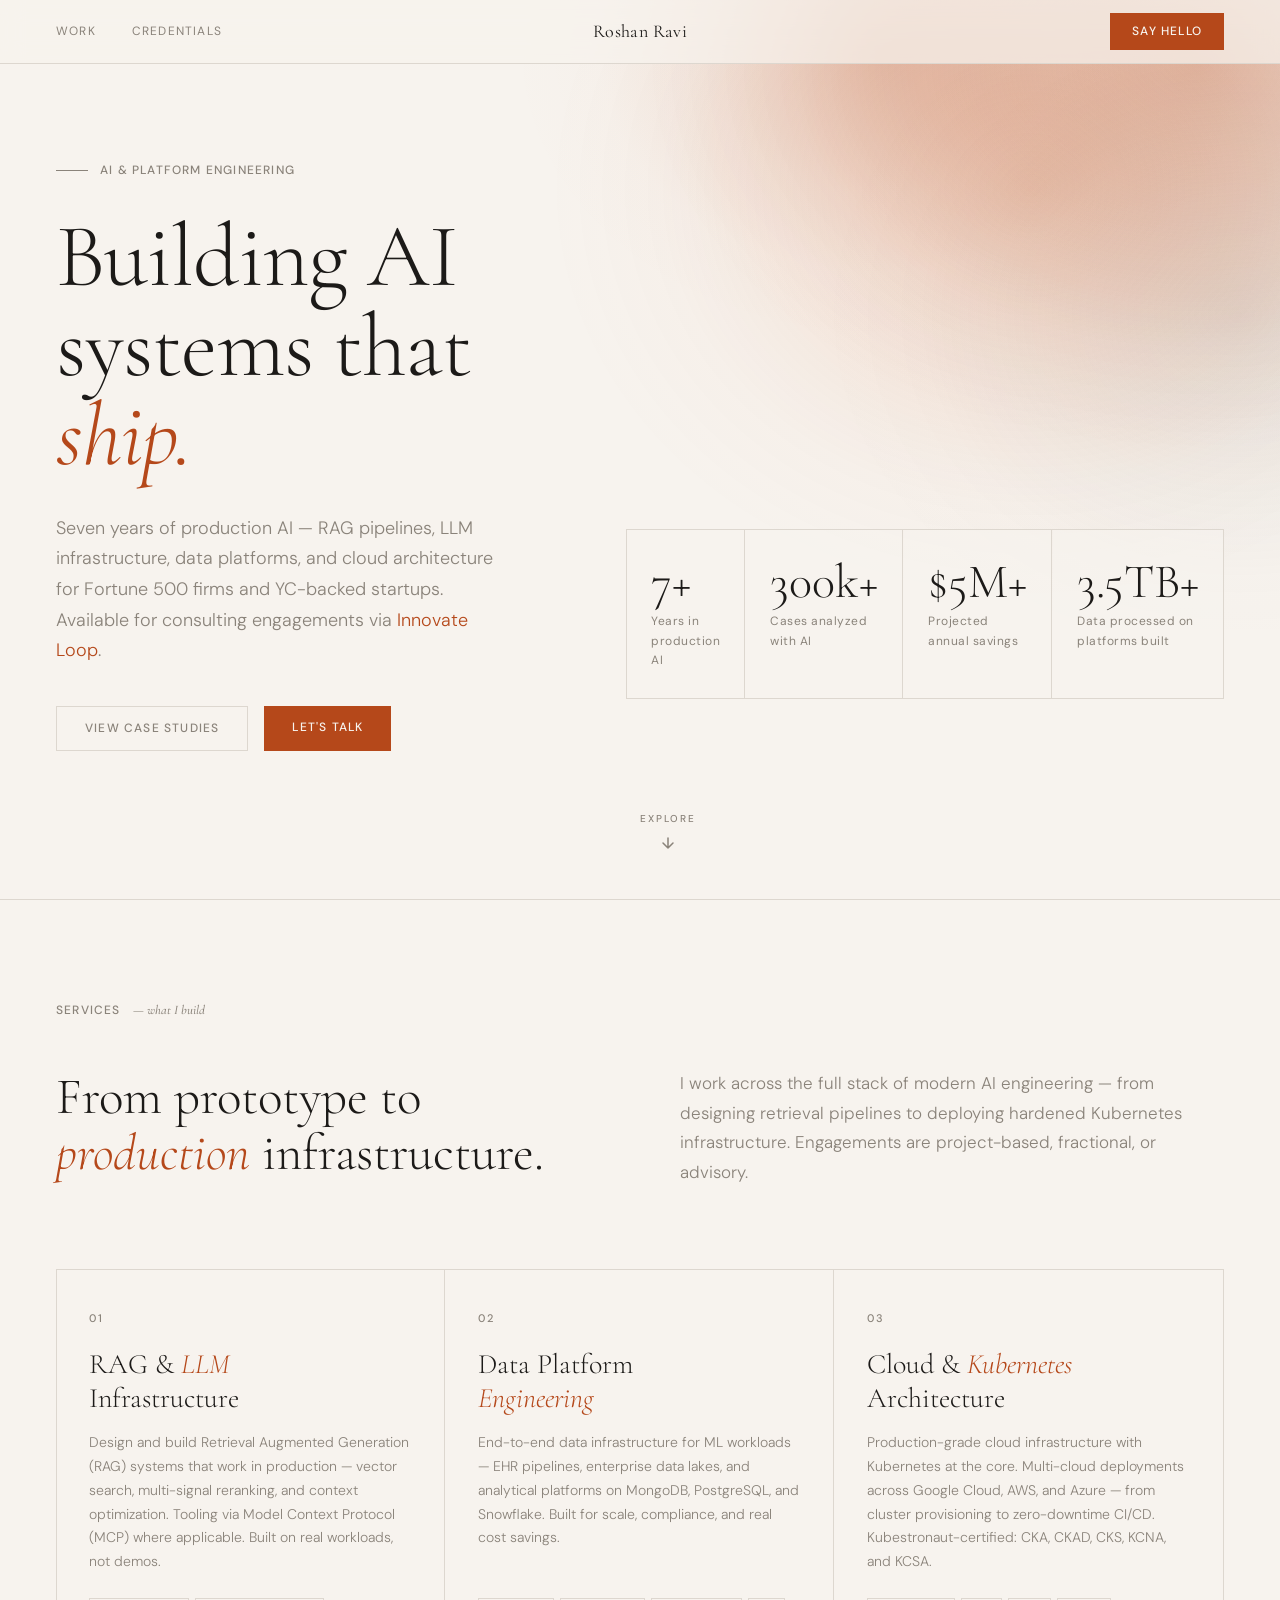
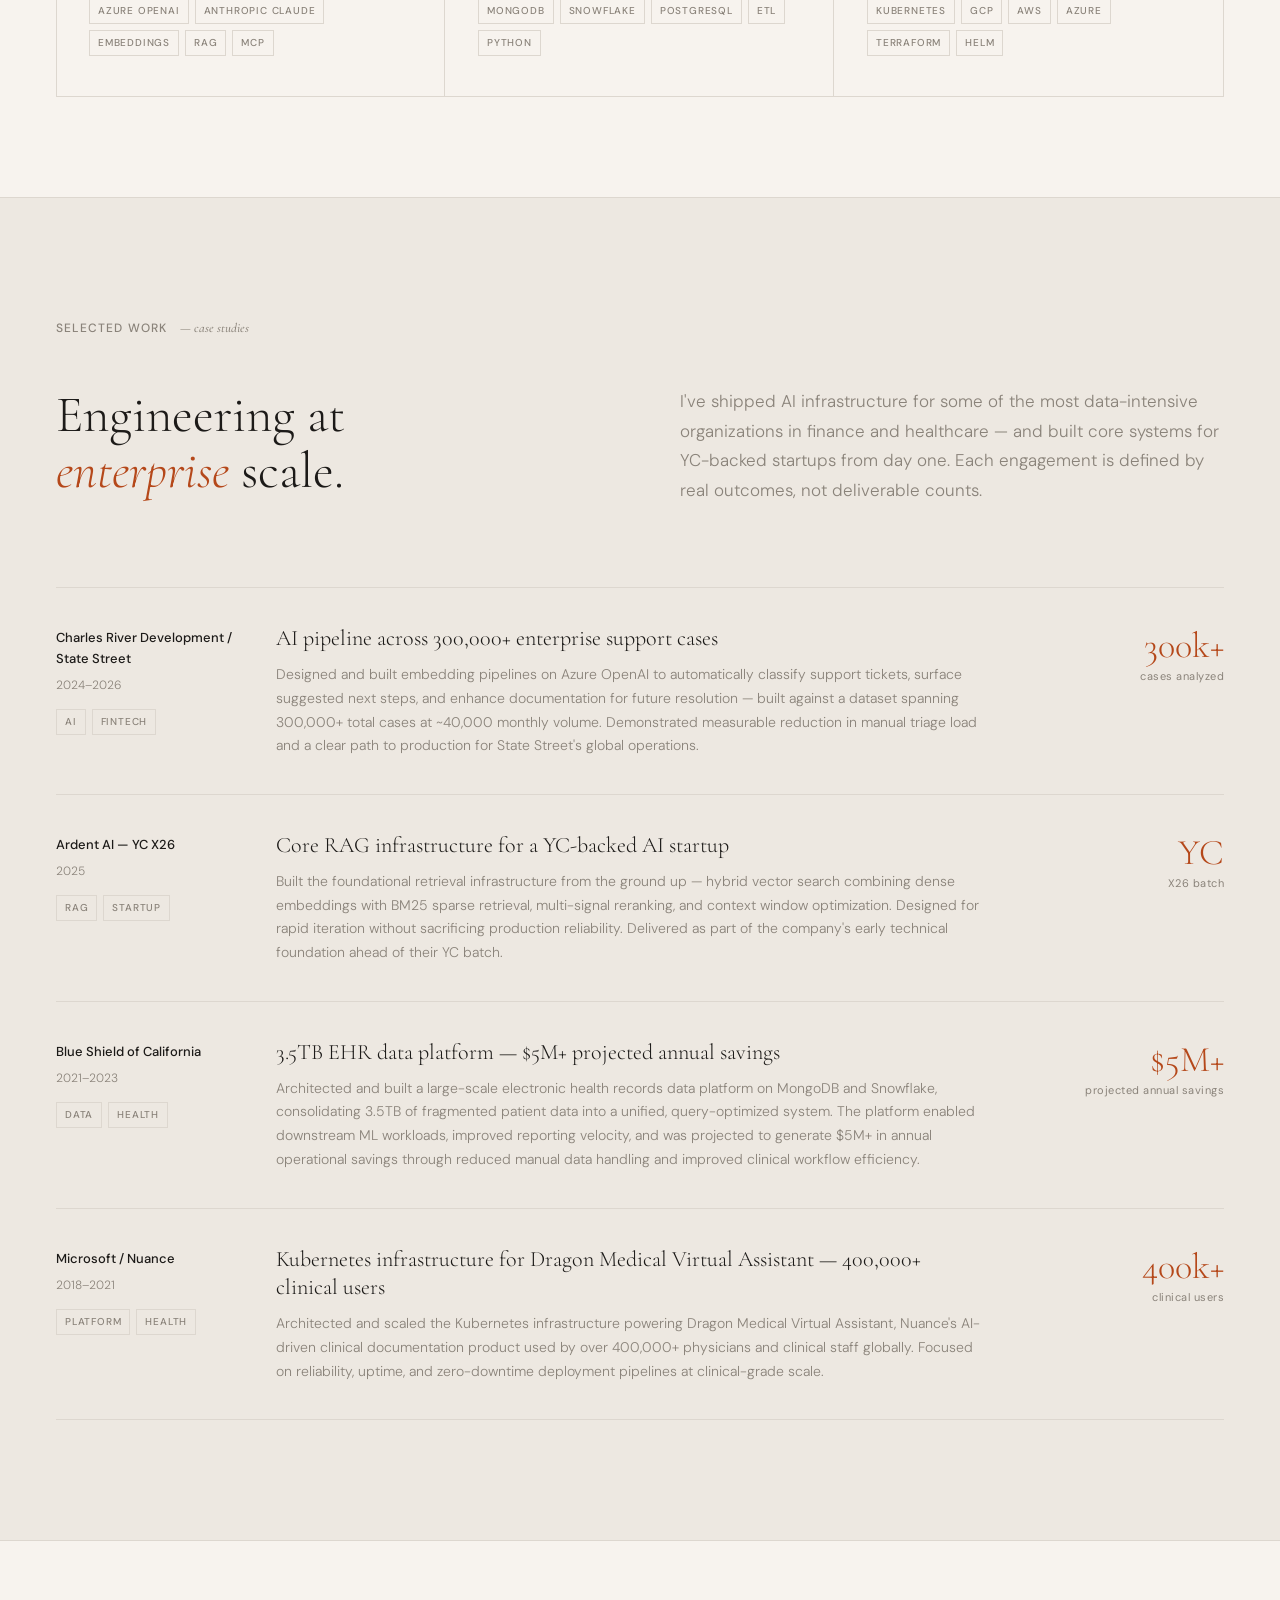
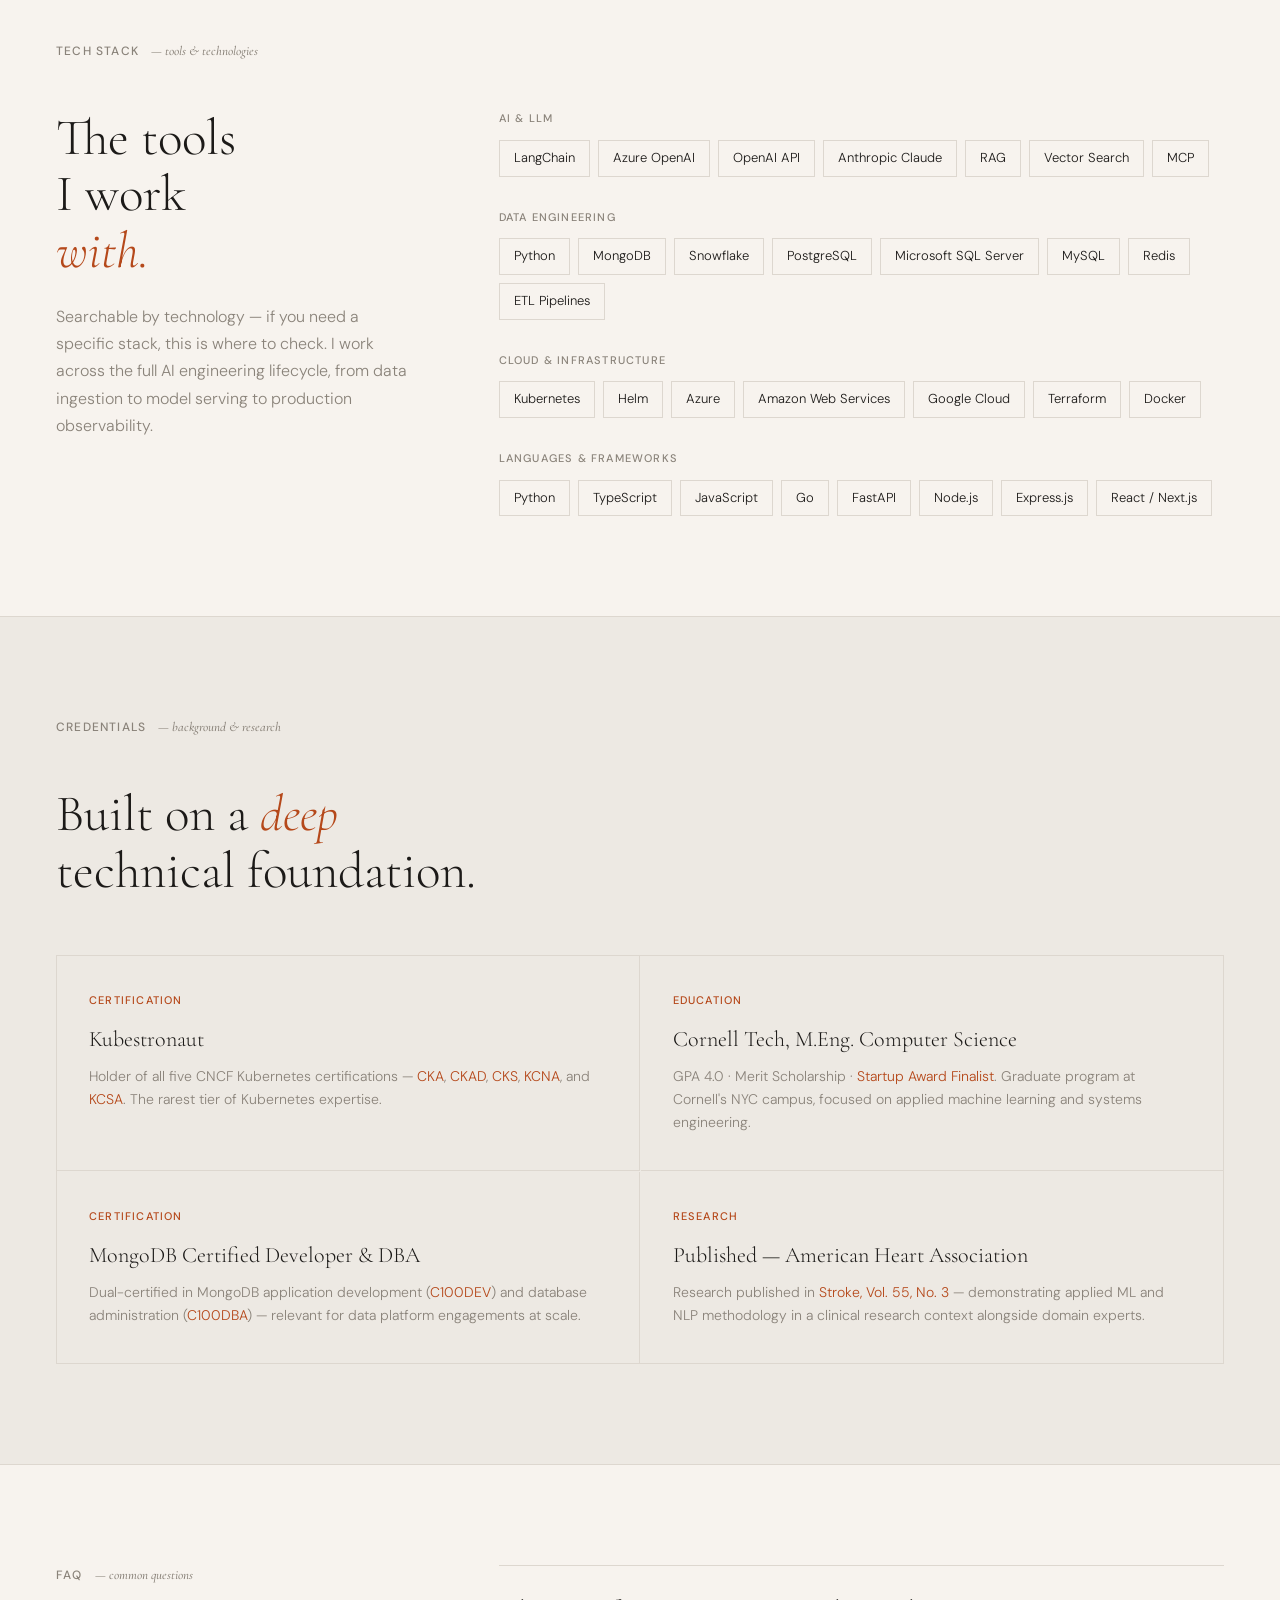
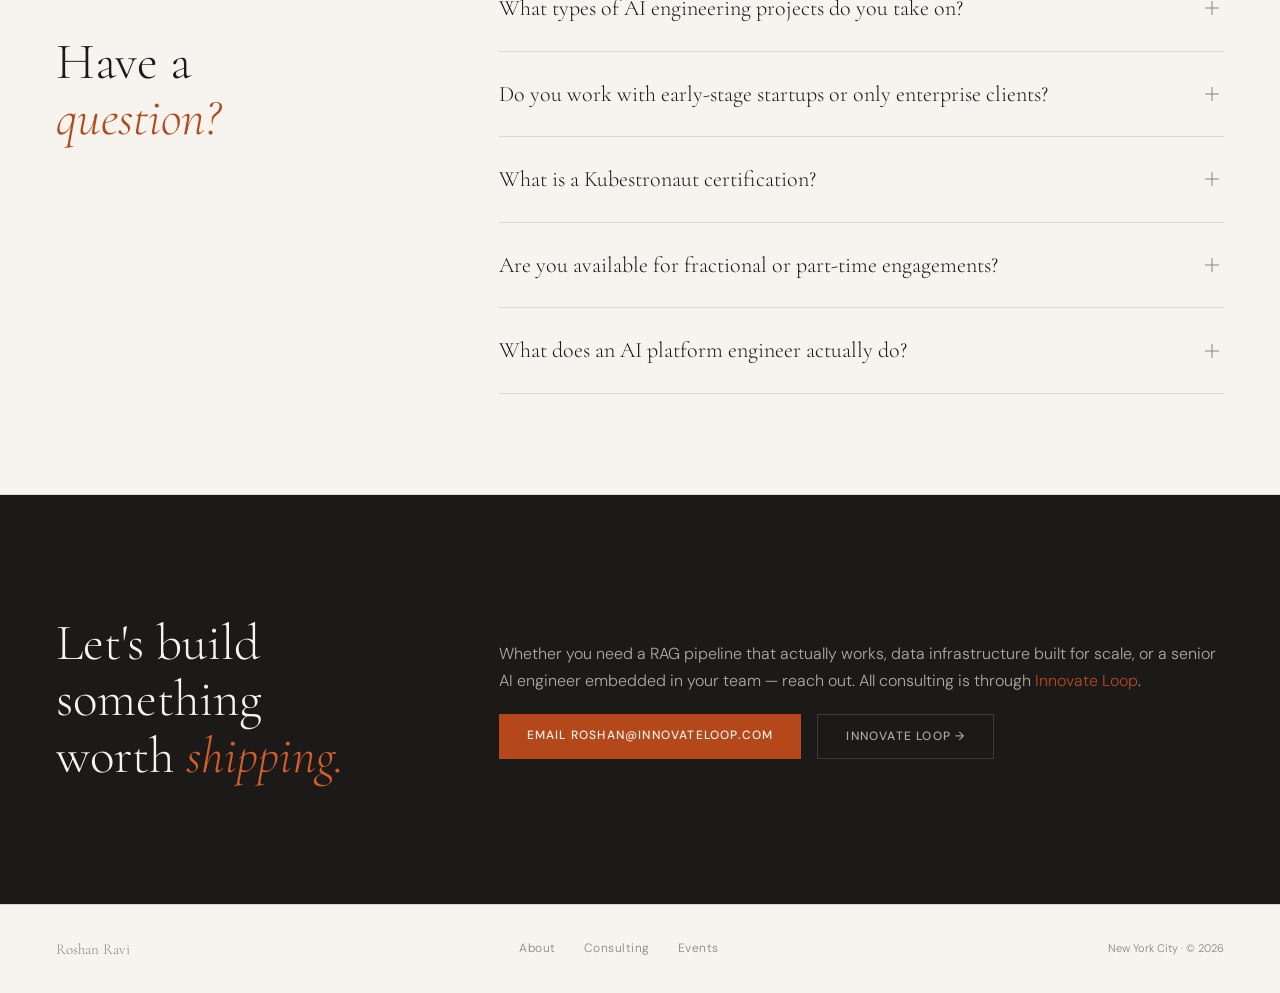
==== commit 0a6eb8df: "all site updates less placeholder iamges" ====
--- a/consulting/index.html
+++ b/consulting/index.html
@@ -58,52 +58,25 @@
 {
   "@context": "https://schema.org",
   "@graph": [
+    { "@type": "Person", "@id": "https://roshanravi.com/#person" },
     {
-      "@type": "Person",
-      "name": "Roshan Ravi",
-      "url": "https://roshanravi.com",
-      "jobTitle": "AI Platform Engineer",
-      "knowsAbout": [
-        "Retrieval Augmented Generation", "LLM Infrastructure", "Model Context Protocol",
-        "Anthropic Claude", "Azure OpenAI", "Vector Search", "Kubernetes",
-        "Multi-Cloud Architecture", "Data Engineering", "ETL Pipelines"
-      ],
-      "hasCredential": [
-        {
-          "@type": "EducationalOccupationalCredential",
-          "name": "Kubestronaut",
-          "credentialCategory": "certification",
-          "recognizedBy": { "@type": "Organization", "name": "Cloud Native Computing Foundation" }
-        },
-        {
-          "@type": "EducationalOccupationalCredential",
-          "name": "MongoDB Certified Developer",
-          "credentialCategory": "certification"
-        },
-        {
-          "@type": "EducationalOccupationalCredential",
-          "name": "MongoDB Certified DBA",
-          "credentialCategory": "certification"
-        },
-        {
-          "@type": "EducationalOccupationalCredential",
-          "name": "M.Eng. Computer Science",
-          "credentialCategory": "degree",
-          "recognizedBy": { "@type": "CollegeOrUniversity", "name": "Cornell Tech" }
-        }
-      ],
-      "sameAs": [
-        "https://linkedin.com/in/roshan-ravi",
-        "https://github.com/roshanr10",
-        "https://x.com/_roshanravi",
-        "https://innovateloop.com"
-      ]
+      "@type": "WebPage",
+      "@id": "https://roshanravi.com/consulting/#webpage",
+      "url": "https://roshanravi.com/consulting/",
+      "name": "AI Consulting · Innovate Loop · Roshan Ravi · NYC",
+      "isPartOf": { "@id": "https://roshanravi.com/#website" },
+      "about": { "@id": "https://roshanravi.com/#innovate-loop" },
+      "publisher": { "@id": "https://roshanravi.com/#person" },
+      "inLanguage": "en-US",
+      "dateModified": "2026-03-18",
+      "breadcrumb": { "@id": "https://roshanravi.com/consulting/#breadcrumb" }
     },
     {
       "@type": "ProfessionalService",
+      "@id": "https://roshanravi.com/#innovate-loop",
       "name": "Innovate Loop",
       "url": "https://innovateloop.com",
-      "founder": { "@type": "Person", "name": "Roshan Ravi", "url": "https://roshanravi.com" },
+      "founder": { "@id": "https://roshanravi.com/#person" },
       "description": "AI engineering consulting — RAG pipelines, LLM infrastructure, Kubernetes architecture, and data platforms for Fortune 500s and YC-backed startups.",
       "serviceType": ["AI Engineering", "Platform Engineering", "Data Engineering", "Cloud Architecture"],
       "address": {
@@ -112,6 +85,7 @@
         "addressRegion": "NY",
         "addressCountry": "US"
       },
+      "email": "roshan@innovateloop.com",
       "areaServed": "US",
       "hasOfferCatalog": {
         "@type": "OfferCatalog",
@@ -145,7 +119,39 @@
       }
     },
     {
+      "@type": "FAQPage",
+      "@id": "https://roshanravi.com/consulting/#faq",
+      "mainEntity": [
+        {
+          "@type": "Question",
+          "name": "What types of AI engineering projects do you take on?",
+          "acceptedAnswer": { "@type": "Answer", "text": "Primarily production AI systems — RAG pipelines, LLM infrastructure, data platforms, and cloud architecture. I work best on engagements where real systems need to ship, not just prototypes. I've worked across fintech, healthcare, and early-stage startups. If the problem involves wiring together AI components into something that has to work reliably at scale, it's probably a good fit." }
+        },
+        {
+          "@type": "Question",
+          "name": "Do you work with early-stage startups or only enterprise clients?",
+          "acceptedAnswer": { "@type": "Answer", "text": "Both. I've worked with YC-backed startups building core infrastructure from day one, and Fortune 500 firms scaling existing systems. The work looks different — startups need speed and flexibility, enterprises need compliance and reliability — but the underlying engineering is the same. I adapt to the context." }
+        },
+        {
+          "@type": "Question",
+          "name": "What is a Kubestronaut certification?",
+          "acceptedAnswer": { "@type": "Answer", "text": "Kubestronaut is a designation from the Cloud Native Computing Foundation (CNCF) awarded to engineers who hold all five Kubernetes certifications: CKA (administrator), CKAD (developer), CKS (security), KCNA (associate), and KCSA (security associate). It's the rarest tier of Kubernetes expertise — signaling deep, validated knowledge across the entire ecosystem, not just familiarity." }
+        },
+        {
+          "@type": "Question",
+          "name": "Are you available for fractional or part-time engagements?",
+          "acceptedAnswer": { "@type": "Answer", "text": "Yes. I work on project-based, fractional, and advisory engagements depending on what the work requires. If you need a senior AI engineer embedded on your team for a few days a week, or a focused project sprint, reach out and we can talk through what makes sense. All consulting is handled through Innovate Loop." }
+        },
+        {
+          "@type": "Question",
+          "name": "What does an AI platform engineer actually do?",
+          "acceptedAnswer": { "@type": "Answer", "text": "An AI platform engineer bridges the gap between ML research and production software. I build the infrastructure that lets AI systems run reliably — retrieval pipelines, model serving, data ingestion, observability, and the Kubernetes clusters that hold it all together. It's less about training models and more about making sure the entire system works at scale, handles failure gracefully, and can be iterated on quickly." }
+        }
+      ]
+    },
+    {
       "@type": "BreadcrumbList",
+      "@id": "https://roshanravi.com/consulting/#breadcrumb",
       "itemListElement": [
         { "@type": "ListItem", "position": 1, "name": "Home", "item": "https://roshanravi.com/" },
         { "@type": "ListItem", "position": 2, "name": "Consulting", "item": "https://roshanravi.com/consulting/" }
@@ -184,8 +190,8 @@
         Seven years of production AI — RAG pipelines, LLM infrastructure, data platforms, and cloud architecture for Fortune 500 firms and YC-backed startups. Available for consulting engagements via <a href="https://innovateloop.com" style="color:var(--accent);text-decoration:none;" target="_blank" rel="noopener">Innovate Loop</a>.
       </p>
       <div class="btn-row">
+        <a href="#work" class="btn-ghost">View case studies</a>
         <a href="mailto:roshan@innovateloop.com" class="btn-primary">Let's talk</a>
-        <a href="#work" class="btn-ghost">View case studies</a>
       </div>
     </div>
     <div class="hero-right">
@@ -219,14 +225,14 @@
   <!-- SERVICES -->
   <section id="services">
     <div class="section-label">Services <span>— what I build</span></div>
-    <h2>From prototype to<br><em>production</em> infrastructure.</h2>
-    <p style="max-width:560px;font-size:16px;font-weight:300;color:var(--muted);line-height:1.75;">
-      I work across the full stack of modern AI engineering — from designing retrieval pipelines to deploying hardened Kubernetes infrastructure. Engagements are project-based, fractional, or advisory.
-    </p>
+    <div class="work-intro">
+      <h2>From prototype to<br><em>production</em> infrastructure.</h2>
+      <p>I work across the full stack of modern AI engineering — from designing retrieval pipelines to deploying hardened Kubernetes infrastructure. Engagements are project-based, fractional, or advisory.</p>
+    </div>
     <div class="services-grid">
       <div class="service-card">
         <div class="service-num">01</div>
-        <div class="service-title">RAG & <em>LLM</em><br>Infrastructure</div>
+        <h3 class="service-title">RAG & <em>LLM</em><br>Infrastructure</h3>
         <p class="service-body">Design and build Retrieval Augmented Generation (RAG) systems that work in production — vector search, multi-signal reranking, and context optimization. Tooling via Model Context Protocol (MCP) where applicable. Built on real workloads, not demos.</p>
         <div class="service-tags">
           <span class="tag">Azure OpenAI</span>
@@ -238,7 +244,7 @@
       </div>
       <div class="service-card">
         <div class="service-num">02</div>
-        <div class="service-title">Data Platform<br><em>Engineering</em></div>
+        <h3 class="service-title">Data Platform<br><em>Engineering</em></h3>
         <p class="service-body">End-to-end data infrastructure for ML workloads — EHR pipelines, enterprise data lakes, and analytical platforms on MongoDB, PostgreSQL, and Snowflake. Built for scale, compliance, and real cost savings.</p>
         <div class="service-tags">
           <span class="tag">MongoDB</span>
@@ -250,7 +256,7 @@
       </div>
       <div class="service-card">
         <div class="service-num">03</div>
-        <div class="service-title">Cloud &amp; <em>Kubernetes</em><br>Architecture</div>
+        <h3 class="service-title">Cloud &amp; <em>Kubernetes</em><br>Architecture</h3>
         <p class="service-body">Production-grade cloud infrastructure with Kubernetes at the core. Multi-cloud deployments across Google Cloud, AWS, and Azure — from cluster provisioning to zero-downtime CI/CD. Kubestronaut-certified: CKA, CKAD, CKS, KCNA, and KCSA.</p>
         <div class="service-tags">
           <span class="tag">Kubernetes</span>
@@ -278,7 +284,7 @@
       <div class="case-item">
         <div class="case-meta">
           <span class="case-client">Charles River Development / State Street</span>
-          <span class="case-year">2024–2026</span>
+          <time class="case-year" datetime="2024">2024–2026</time>
           <div style="margin-top:8px;display:flex;flex-wrap:wrap;gap:6px;">
             <span class="tag">AI</span><span class="tag">Fintech</span>
           </div>
@@ -296,7 +302,7 @@
       <div class="case-item">
         <div class="case-meta">
           <span class="case-client">Ardent AI — YC X26</span>
-          <span class="case-year">2025</span>
+          <time class="case-year" datetime="2025">2025</time>
           <div style="margin-top:8px;display:flex;flex-wrap:wrap;gap:6px;">
             <span class="tag">RAG</span><span class="tag">Startup</span>
           </div>
@@ -314,7 +320,7 @@
       <div class="case-item">
         <div class="case-meta">
           <span class="case-client">Blue Shield of California</span>
-          <span class="case-year">2021–2023</span>
+          <time class="case-year" datetime="2021">2021–2023</time>
           <div style="margin-top:8px;display:flex;flex-wrap:wrap;gap:6px;">
             <span class="tag">Data</span><span class="tag">Health</span>
           </div>
@@ -332,7 +338,7 @@
       <div class="case-item">
         <div class="case-meta">
           <span class="case-client">Microsoft / Nuance</span>
-          <span class="case-year">2018–2021</span>
+          <time class="case-year" datetime="2018">2018–2021</time>
           <div style="margin-top:8px;display:flex;flex-wrap:wrap;gap:6px;">
             <span class="tag">Platform</span><span class="tag">Health</span>
           </div>
@@ -420,23 +426,23 @@
     <div class="cred-grid">
       <div class="cred-card">
         <div class="cred-icon">Certification</div>
-        <div class="cred-title">Kubestronaut</div>
-        <p class="cred-body">Holder of all five CNCF Kubernetes certifications — <a href="https://www.credly.com/badges/06cb413a-495f-4627-94fd-8357a001893c" target="_blank" rel="noopener noreferrer">CKA</a>, <a href="https://www.credly.com/badges/f96c7909-498a-42fe-b380-5ef8642791f9" target="_blank" rel="noopener noreferrer">CKAD</a>, <a href="https://www.credly.com/badges/ea92a0ed-045d-4604-8e15-3312742d6e55" target="_blank" rel="noopener noreferrer">CKS</a>, <a href="https://www.credly.com/badges/25b61348-c8f4-4721-b1ad-07e095ae8f76" target="_blank" rel="noopener noreferrer">KCNA</a>, and <a href="https://www.credly.com/badges/0a7603fb-84c0-4746-961e-8d5d9c95536f" target="_blank" rel="noopener noreferrer">KCSA</a>. The rarest tier of Kubernetes expertise.</p>
+        <h3 class="cred-title">Kubestronaut</h3>
+        <p class="cred-body">Holder of all five CNCF Kubernetes certifications — <a href="https://www.credly.com/badges/06cb413a-495f-4627-94fd-8357a001893c" target="_blank" rel="noopener">CKA</a>, <a href="https://www.credly.com/badges/f96c7909-498a-42fe-b380-5ef8642791f9" target="_blank" rel="noopener">CKAD</a>, <a href="https://www.credly.com/badges/ea92a0ed-045d-4604-8e15-3312742d6e55" target="_blank" rel="noopener">CKS</a>, <a href="https://www.credly.com/badges/25b61348-c8f4-4721-b1ad-07e095ae8f76" target="_blank" rel="noopener">KCNA</a>, and <a href="https://www.credly.com/badges/0a7603fb-84c0-4746-961e-8d5d9c95536f" target="_blank" rel="noopener">KCSA</a>. The rarest tier of Kubernetes expertise.</p>
       </div>
       <div class="cred-card">
         <div class="cred-icon">Education</div>
-        <div class="cred-title">Cornell Tech, M.Eng. Computer Science</div>
-        <p class="cred-body">GPA 4.0 · Merit Scholarship · <a href="https://openstudiospring23.splashthat.com" target="_blank" rel="noopener noreferrer">Startup Award Finalist</a>. Graduate program at Cornell's NYC campus, focused on applied machine learning and systems engineering.</p>
+        <h3 class="cred-title">Cornell Tech, M.Eng. Computer Science</h3>
+        <p class="cred-body">GPA 4.0 · Merit Scholarship · <a href="https://openstudiospring23.splashthat.com" target="_blank" rel="noopener">Startup Award Finalist</a>. Graduate program at Cornell's NYC campus, focused on applied machine learning and systems engineering.</p>
       </div>
       <div class="cred-card">
         <div class="cred-icon">Certification</div>
-        <div class="cred-title">MongoDB Certified Developer & DBA</div>
-        <p class="cred-body">Dual-certified in MongoDB application development (<a href="https://www.credly.com/badges/71cee4e4-36d5-4941-b3f5-2d0ccef71d63" target="_blank" rel="noopener noreferrer">C100DEV</a>) and database administration (<a href="https://www.credly.com/badges/cb288ef5-76e5-4761-be88-b9dcbcaf2a7b" target="_blank" rel="noopener noreferrer">C100DBA</a>) — relevant for data platform engagements at scale.</p>
+        <h3 class="cred-title">MongoDB Certified Developer & DBA</h3>
+        <p class="cred-body">Dual-certified in MongoDB application development (<a href="https://www.credly.com/badges/71cee4e4-36d5-4941-b3f5-2d0ccef71d63" target="_blank" rel="noopener">C100DEV</a>) and database administration (<a href="https://www.credly.com/badges/cb288ef5-76e5-4761-be88-b9dcbcaf2a7b" target="_blank" rel="noopener">C100DBA</a>) — relevant for data platform engagements at scale.</p>
       </div>
       <div class="cred-card">
         <div class="cred-icon">Research</div>
-        <div class="cred-title">Published — American Heart Association</div>
-        <p class="cred-body">Research published in <a href="https://www.ahajournals.org/doi/10.1161/STROKEAHA.123.045039" target="_blank" rel="noopener noreferrer">Stroke, Vol. 55, No. 3</a> — demonstrating applied ML and NLP methodology in a clinical research context alongside domain experts.</p>
+        <h3 class="cred-title">Published — American Heart Association</h3>
+        <p class="cred-body">Research published in <a href="https://www.ahajournals.org/doi/10.1161/STROKEAHA.123.045039" target="_blank" rel="noopener">Stroke, Vol. 55, No. 3</a> — demonstrating applied ML and NLP methodology in a clinical research context alongside domain experts.</p>
       </div>
     </div>
   </section>
@@ -504,10 +510,9 @@
 <footer>
   <div class="footer-name">Roshan Ravi</div>
   <div class="footer-links">
-    <a href="/#about">About</a>
-    <a href="/#work">Work</a>
-    <a href="/consulting" aria-current="page">Consulting</a>
-    <a href="/events">Events</a>
+    <a href="/">About</a>
+    <a href="/consulting/" aria-current="page">Consulting</a>
+    <a href="/events/">Events</a>
   </div>
   <div class="footer-copy">New York City · © 2026</div>
 </footer>
--- a/styles.css
+++ b/styles.css
@@ -272,12 +272,19 @@
 }
 .pillar-title em { font-style: italic; color: var(--rust); }
 .pillar-desc { color: var(--muted); line-height: 1.9; margin-bottom: 36px; }
+.pillar-links { display: flex; align-items: center; justify-content: space-between; flex-wrap: wrap; gap: 12px; }
 .pillar-link {
   color: var(--rust); display: inline-flex; gap: 8px; align-items: center;
   border-bottom: 1px solid transparent; padding-bottom: 2px;
   transition: gap 0.2s, border-color 0.2s;
 }
 .pillar:hover .pillar-link { gap: 12px; border-bottom-color: var(--rust); }
+.pillar-link-secondary {
+  font-size: 12px; font-weight: 400; color: var(--muted);
+  border-bottom: 1px solid transparent; padding-bottom: 2px;
+  transition: color 0.2s, border-color 0.2s;
+}
+.pillar-link-secondary:hover { color: var(--fg); border-bottom-color: var(--border); }
 
 /* ── ABOUT — index.html ── */
 #about {
@@ -329,6 +336,20 @@
   letter-spacing: 0.04em; font-variant-numeric: tabular-nums;
 }
 .work-co { font-family: var(--serif); font-size: 20px; font-weight: 400; color: var(--charcoal); }
+.work-il .work-year::before,
+.work-rep .work-year::before {
+  content: '';
+  display: inline-block;
+  width: 6px; height: 6px;
+  border-radius: 50%;
+  margin-right: 8px;
+  vertical-align: middle;
+  position: relative; top: -1px;
+}
+.work-il .work-year::before  { background: #4e8a6a; }
+.work-rep .work-year::before { background: var(--rust); }
+.work-il .work-tag  { color: #4e8a6a; }
+.work-rep .work-tag { color: var(--rust); }
 .work-detail { font-size: 13px; color: var(--muted); line-height: 1.6; }
 .work-tag {
   font-size: 10px; font-weight: 500; letter-spacing: 0.12em; text-transform: uppercase;
@@ -437,6 +458,7 @@
 }
 .service-card {
   padding: 40px 32px; border-right: 1px solid var(--border); transition: background 0.2s;
+  display: flex; flex-direction: column;
 }
 .service-card:last-child { border-right: none; }
 .service-card:hover { background: var(--surface); }
@@ -450,7 +472,7 @@
 }
 .service-title em { font-style: italic; color: var(--accent); }
 .service-body { font-size: 14px; font-weight: 300; color: var(--muted); line-height: 1.7; margin-bottom: 24px; }
-.service-tags { display: flex; flex-wrap: wrap; gap: 6px; }
+.service-tags { display: flex; flex-wrap: wrap; gap: 6px; margin-top: auto; }
 .tag {
   font-size: 10px; font-weight: 500; letter-spacing: 0.8px; text-transform: uppercase;
   color: var(--muted); border: 1px solid var(--border); padding: 4px 8px;
@@ -477,6 +499,8 @@
   color: var(--fg); margin-bottom: 10px; line-height: 1.3;
 }
 .case-body p { font-size: 14px; font-weight: 300; color: var(--muted); line-height: 1.7; }
+.case-link { font-size: 13px; color: var(--rust); margin-top: 12px; display: inline-block; transition: gap 0.2s; }
+.case-link:hover { text-decoration: underline; }
 .case-outcome { text-align: right; padding-top: 4px; }
 .outcome-num {
   font-family: var(--serif); font-size: 36px; font-weight: 300;
@@ -521,6 +545,80 @@
 .cred-body { font-size: 14px; font-weight: 300; color: var(--muted); line-height: 1.65; }
 .cred-body a { color: var(--accent); text-decoration: none; }
 .cred-body a:hover { text-decoration: underline; }
+
+/* ── GALLERY (events) ── */
+#gallery { background: var(--bg); overflow: hidden; }
+
+/* ── HERO EVENTS — spotlight-style strip layout ── */
+#hero-events {
+  display: flex;
+  flex-direction: column;
+  gap: 0;
+  align-items: stretch;
+  padding-bottom: 72px;
+}
+.hero-events-head {
+  display: grid;
+  grid-template-columns: 1fr 1fr;
+  gap: 80px;
+  align-items: end;
+  padding-bottom: 56px;
+}
+.hero-events-title .hero-eyebrow { margin-bottom: 20px; }
+.hero-events-desc {
+  font-size: 18px; font-weight: 300; color: var(--muted);
+  line-height: 1.75; align-self: end;
+}
+.hero-strip {
+  display: flex;
+  gap: 12px;
+  margin: 0 -56px;
+  padding: 32px 56px;
+}
+.strip-img {
+  flex: 0 0 calc(14.28% - 10px);
+  aspect-ratio: 2/3;
+  overflow: hidden;
+  background: var(--surface);
+  border-radius: 8px;
+  box-shadow: 0 12px 40px rgba(0,0,0,0.12);
+}
+.strip-img img { width: 100%; height: 100%; object-fit: cover; display: block; }
+.si-1 { transform: rotate(1.8deg);  margin-top: 16px; }
+.si-2 { transform: rotate(-2.4deg); margin-top: -8px; }
+.si-3 { transform: rotate(0.6deg);  margin-top: 24px; }
+.si-4 { transform: rotate(-1.6deg); margin-top: 4px; }
+.si-5 { transform: rotate(2.2deg);  margin-top: -12px; }
+.si-6 { transform: rotate(-0.8deg); margin-top: 20px; }
+.si-7 { transform: rotate(1.2deg);  margin-top: -4px; }
+.hero-events-foot {
+  display: flex;
+  align-items: center;
+  justify-content: space-between;
+  padding-top: 48px;
+}
+.hero-events-foot .scroll-hint { position: absolute; bottom: 48px; left: 50%; transform: translateX(-50%); }
+.gallery-grid {
+  display: grid;
+  grid-template-columns: repeat(8, 1fr);
+  gap: 12px;
+  align-items: start;
+}
+.gallery-portrait { display: none; }
+.gallery-item { min-width: 0; display: flex; flex-direction: column; gap: 6px; }
+.gallery-caption {
+  font-size: 11px; color: var(--muted);
+  letter-spacing: 0.06em; text-transform: uppercase;
+  padding: 6px 0; text-align: center;
+}
+.gallery-photo {
+  width: 100%;
+  aspect-ratio: 4/5;
+  background: var(--border);
+  overflow: hidden;
+  border-radius: 4px;
+}
+.gallery-photo img { width: 100%; height: 100%; object-fit: cover; display: block; }
 
 /* ── APPROACH (events) ── */
 #process { background: var(--surface); }
@@ -591,13 +689,27 @@
 
 /* ── RESPONSIVE ── */
 @media (max-width: 900px) {
+  .hero .scroll-hint, .hero-events-foot .scroll-hint { display: none; }
   nav { padding: 0 24px; }
   .nav-links { gap: 20px; }
   .hero-tagline { display: flex; flex-direction: column; align-items: center; gap: 6px; }
   .hero-tagline .sep { display: none; }
   #hero { padding: 100px 24px 60px; }
   .hero-avatar { width: 120px; height: 120px; }
-  .hero { grid-template-columns: 1fr; gap: 48px; padding: 100px 24px 60px; }
+  .hero { grid-template-columns: 1fr; gap: 48px; padding: 100px 24px 140px; }
+  #hero-events { padding: 100px 24px 48px; }
+  .hero-events-head { grid-template-columns: 1fr; gap: 24px; padding-bottom: 40px; }
+  .hero-strip {
+    margin: 0 -24px; padding: 24px 0; gap: 8px;
+    overflow: visible;
+    transform: translateX(calc(-7vw - 8px));
+  }
+  .strip-img { flex: 0 0 38vw; aspect-ratio: 3/4; box-shadow: 0 8px 28px rgba(0,0,0,0.11); }
+  .si-1 { transform: rotate(1.2deg);  margin-top: 10px; }
+  .si-2 { transform: rotate(-1.8deg); margin-top: 0; }
+  .si-3 { transform: rotate(0.6deg);  margin-top: 14px; }
+  .si-4, .si-5, .si-6, .si-7 { display: none; }
+  .hero-events-foot { flex-direction: column; align-items: flex-start; gap: 24px; padding-top: 32px; }
   #pillars { grid-template-columns: 1fr; }
   .pillar { border-right: none; border-bottom: 1px solid var(--rule); }
   #about { padding: 80px 24px; }
@@ -610,6 +722,9 @@
   .work-intro, .stack-section, .approach-section, .expect-section, .faq-section, .cta-section {
     grid-template-columns: 1fr; gap: 48px;
   }
+  .gallery-grid { grid-template-columns: repeat(2, 1fr); }
+  .gallery-item { margin-top: 0 !important; }
+  .gallery-item .gallery-photo:last-child { display: none; }
   .services-grid, .services-grid-bottom { grid-template-columns: 1fr; }
   .service-card { border-right: none; border-bottom: 1px solid var(--border); }
   .case-item { grid-template-columns: 1fr; gap: 16px; }
@@ -621,9 +736,19 @@
   #hero-consulting .stat:nth-child(even) { border-right: none; }
   #hero-consulting .stat:nth-child(3),
   #hero-consulting .stat:nth-child(4) { border-top: 1px solid var(--border); }
+  #hero-consulting .hero-right { margin-bottom: 0; }
 }
 
 @media (max-width: 600px) {
   .nav-links { display: none; }
   .nav-cta { display: none; }
-}
+  .hero-strip {
+    padding: 20px 0; gap: 12px;
+    transform: translateX(calc(-52vw - 12px));
+  }
+  .strip-img { flex: 0 0 68vw; aspect-ratio: 1/1; box-shadow: 0 6px 20px rgba(0,0,0,0.10); }
+  .si-1 { transform: rotate(1deg);    margin-top: 6px; }
+  .si-2 { transform: rotate(-1.4deg); margin-top: 0; }
+  .si-3 { transform: rotate(0.5deg);  margin-top: 8px; }
+  .si-4, .si-5, .si-6, .si-7 { display: none; }
+}
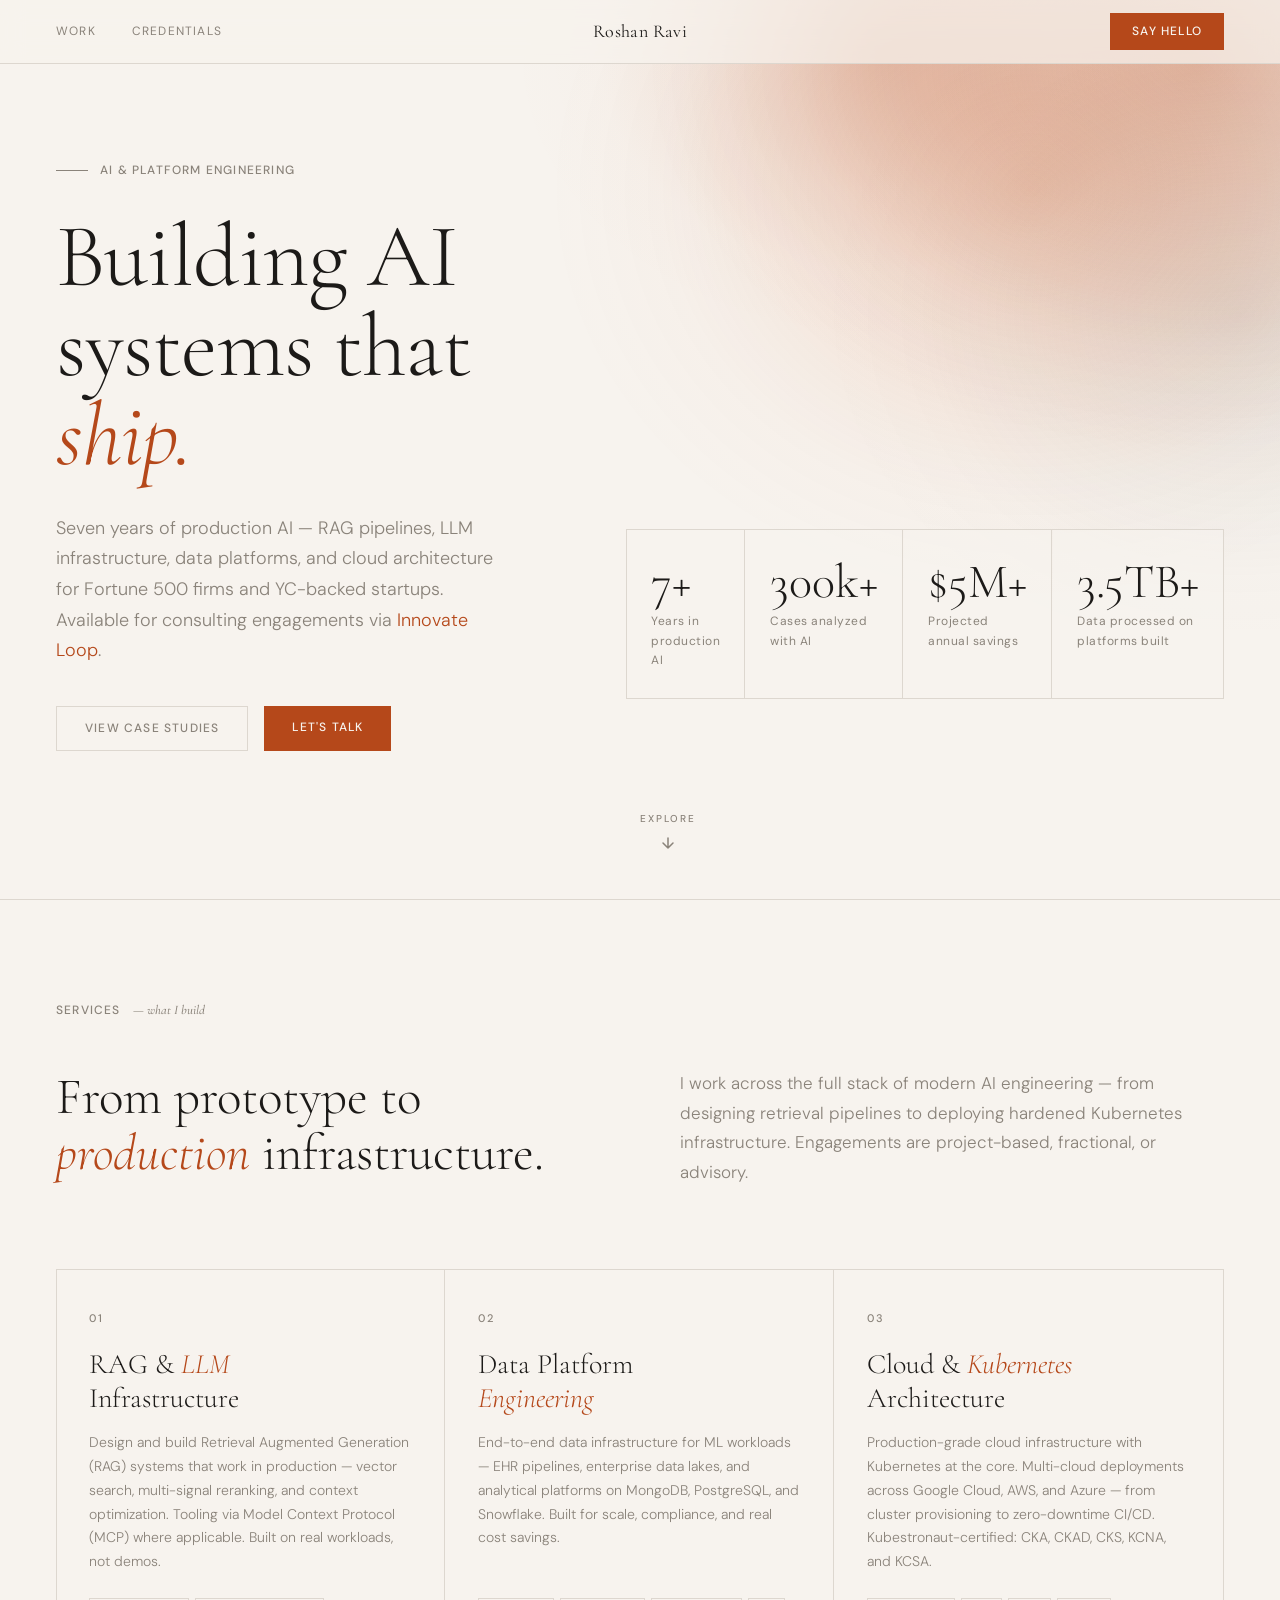
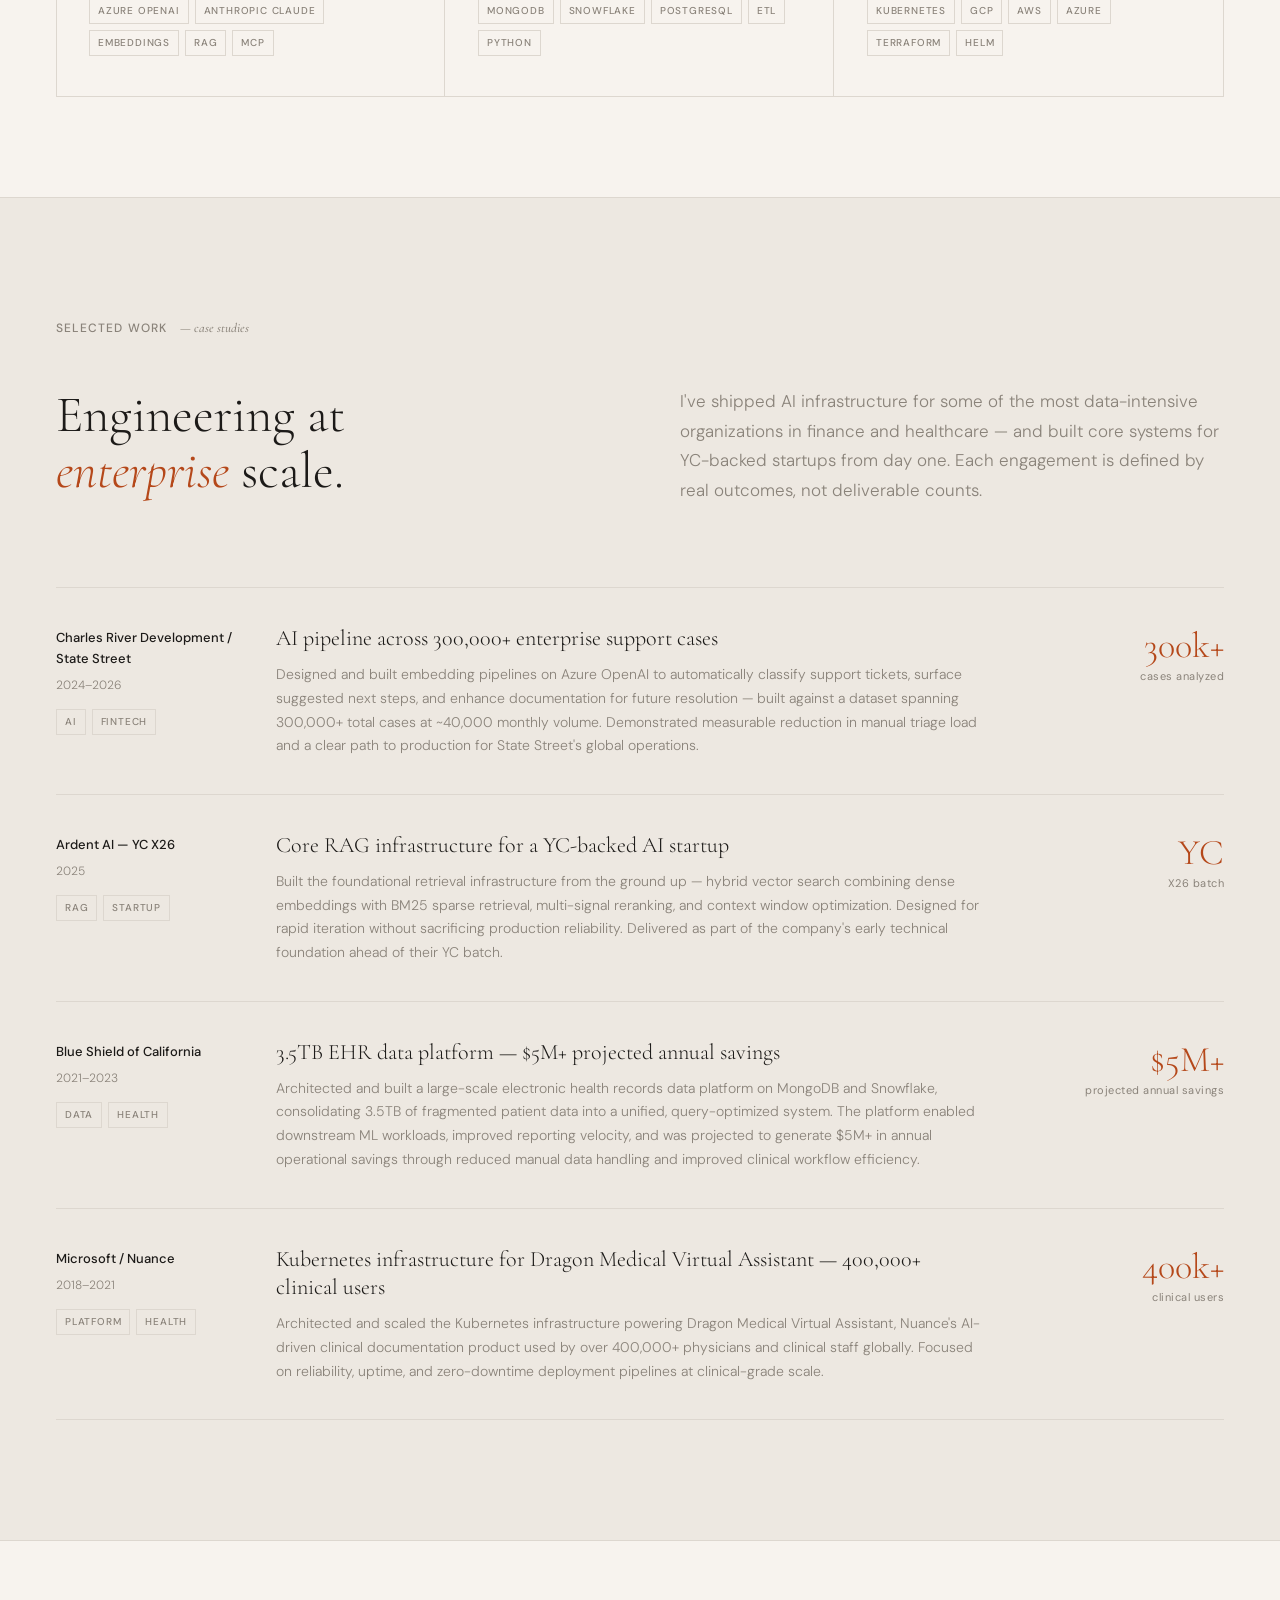
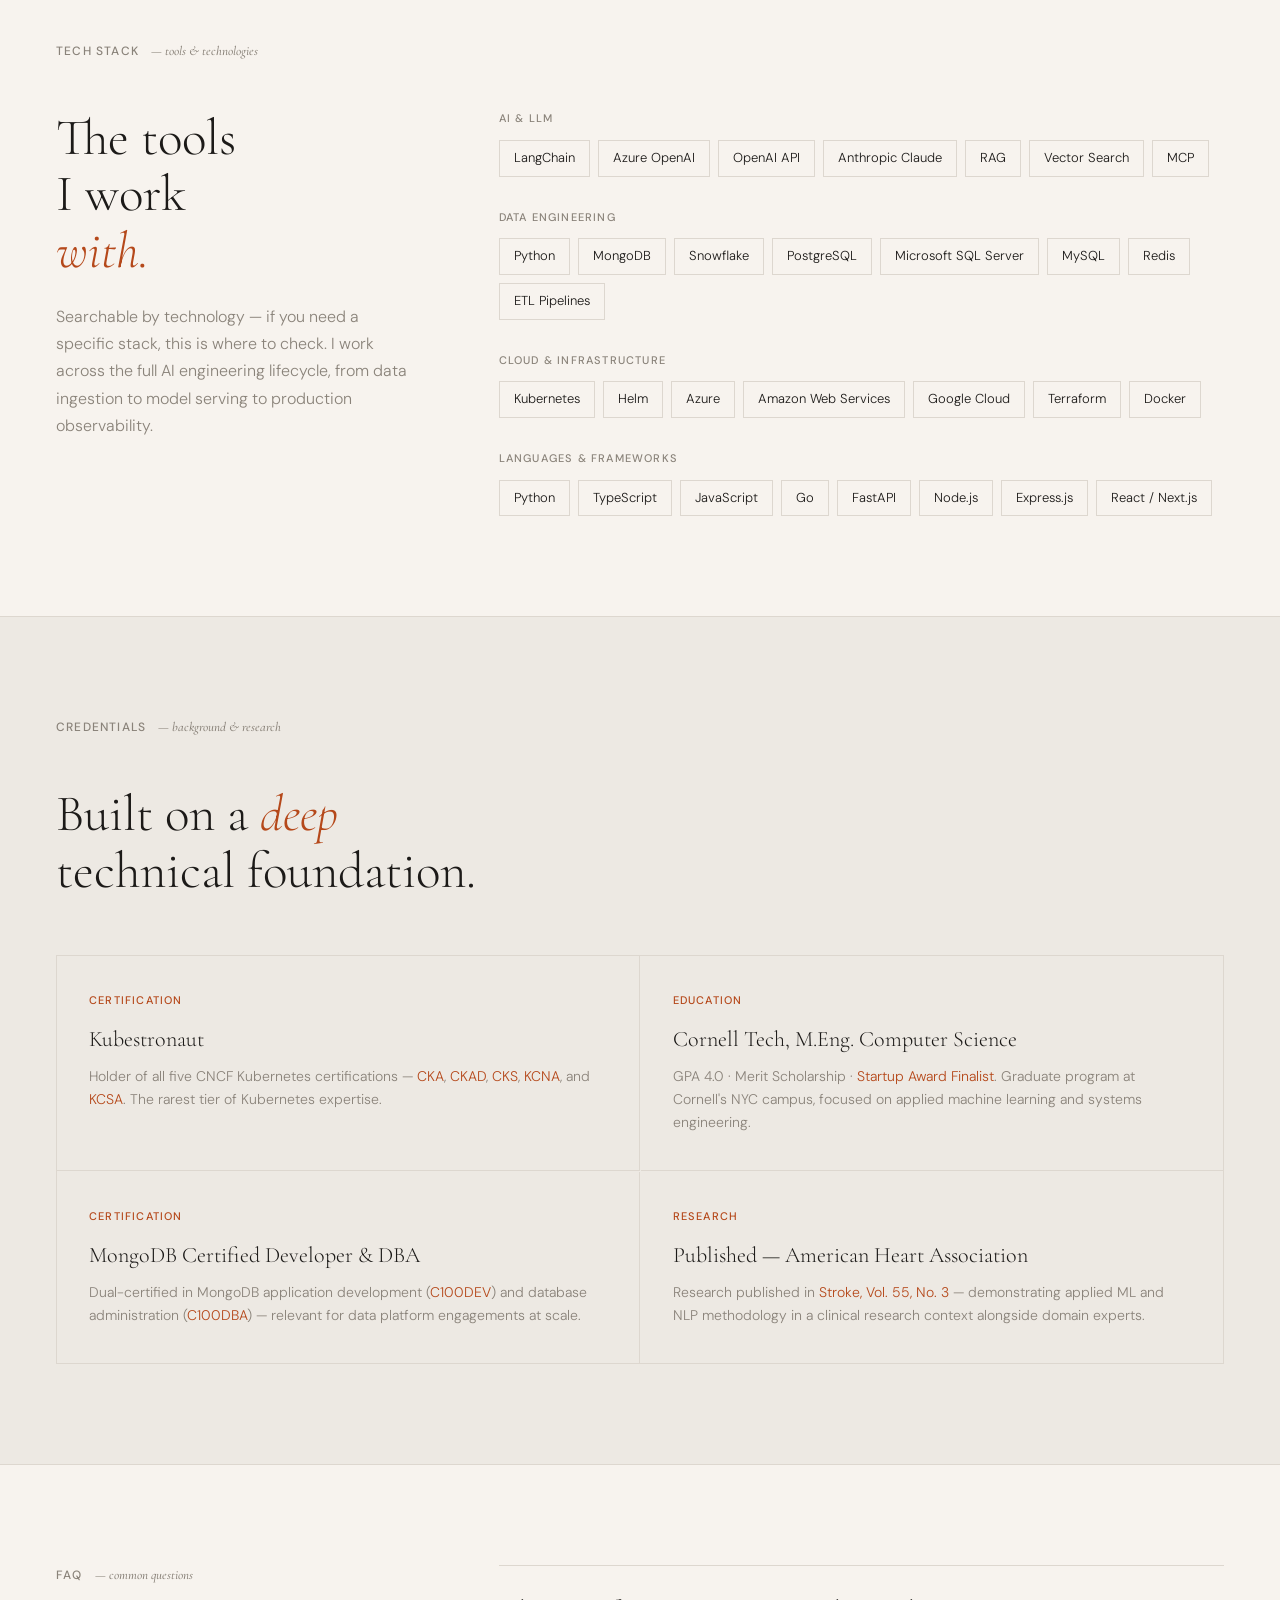
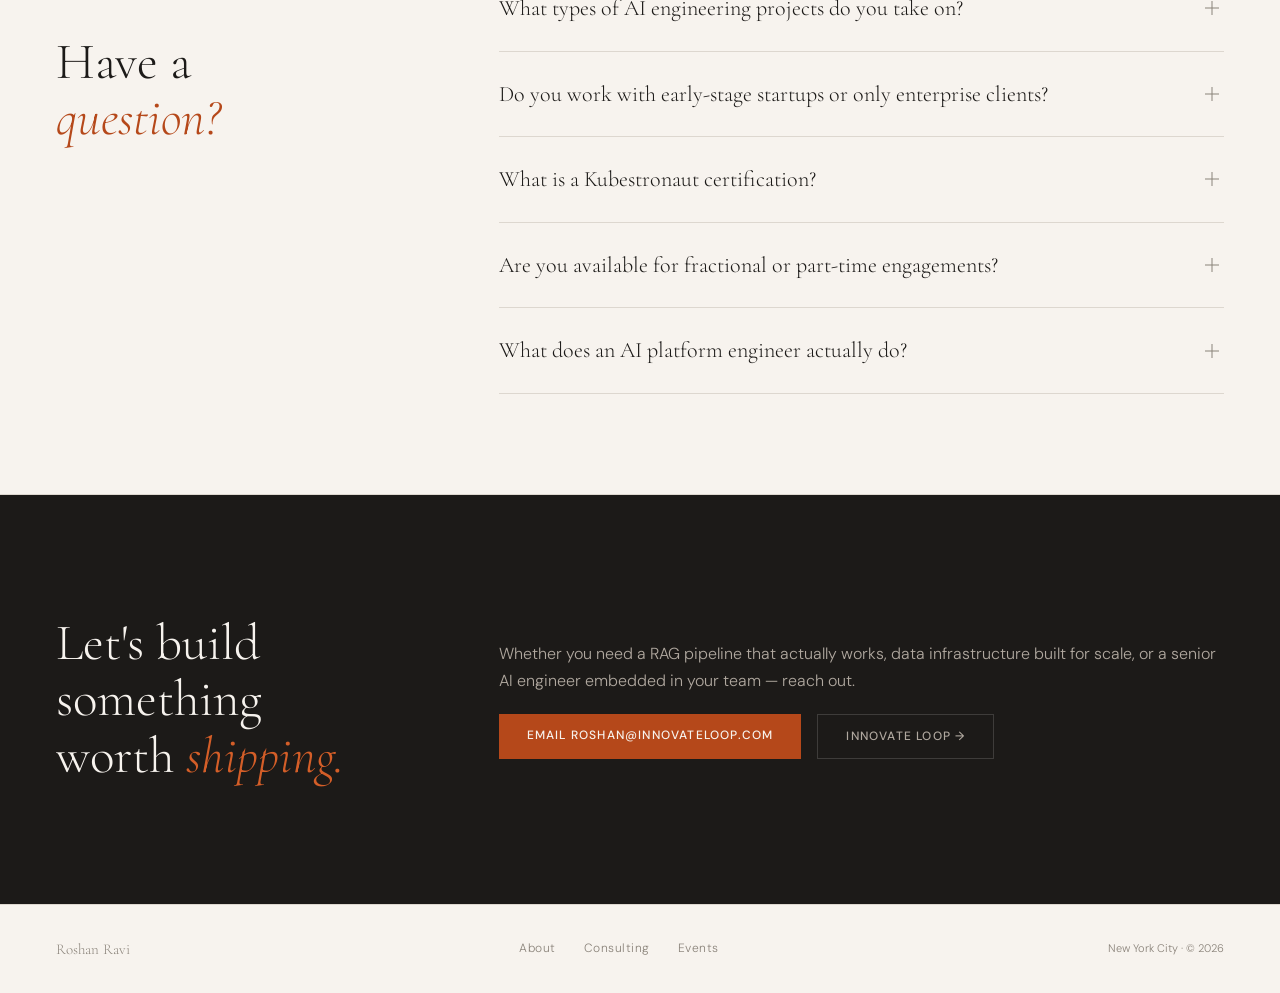
==== commit 4bb72d9c: "reivise consulting page" ====
--- a/consulting/index.html
+++ b/consulting/index.html
@@ -498,7 +498,7 @@
   <div class="cta-section">
     <h2>Let's build something<br>worth <em>shipping.</em></h2>
     <div class="cta-right">
-      <p>Whether you need a RAG pipeline that actually works, data infrastructure built for scale, or a senior AI engineer embedded in your team — reach out. All consulting is through <a href="https://innovateloop.com" style="color:var(--accent);text-decoration:none;" target="_blank" rel="noopener">Innovate Loop</a>.</p>
+      <p>Whether you need a RAG pipeline that actually works, data infrastructure built for scale, or a senior AI engineer embedded in your team — reach out.</p>
       <div class="btn-row">
         <a href="mailto:roshan@innovateloop.com" class="btn-primary">Email roshan@innovateloop.com</a>
         <a href="https://innovateloop.com" class="btn-ghost" target="_blank" rel="noopener">Innovate Loop →</a>
--- a/styles.css
+++ b/styles.css
@@ -478,6 +478,27 @@
   color: var(--muted); border: 1px solid var(--border); padding: 4px 8px;
 }
 
+/* ── SERVICE FEATURES (events) ── */
+.service-feature {
+  display: flex;
+  align-items: center;
+  gap: 80px;
+  padding: 80px 56px;
+  border-bottom: 1px solid var(--border);
+}
+.service-feature:nth-child(even) { flex-direction: row-reverse; }
+.service-feature-img {
+  flex: 0 0 44%;
+  aspect-ratio: 4/5;
+  overflow: hidden;
+  border-radius: 4px;
+  background: var(--border);
+}
+.service-feature-img img { width: 100%; height: 100%; object-fit: cover; display: block; }
+.service-feature-text { flex: 1; display: flex; flex-direction: column; gap: 20px; }
+.service-feature-text .service-title { font-size: 36px; }
+.service-feature-text .service-body { font-size: 17px; color: var(--charcoal2); }
+
 /* ── CASE STUDIES / WORK (consulting / events) ── */
 .work-intro {
   display: grid; grid-template-columns: 1fr 1fr; gap: 80px; margin-bottom: 64px;
@@ -549,55 +570,45 @@
 /* ── GALLERY (events) ── */
 #gallery { background: var(--bg); overflow: hidden; }
 
-/* ── HERO EVENTS — spotlight-style strip layout ── */
+/* ── HERO EVENTS — split layout ── */
 #hero-events {
+  display: grid;
+  grid-template-columns: 1.3fr 0.7fr;
+  gap: 80px;
+  align-items: center;
+  position: relative;
+  min-height: 100vh;
+  padding: 140px 56px;
+}
+.hero-events-left {
   display: flex;
   flex-direction: column;
-  gap: 0;
-  align-items: stretch;
-  padding-bottom: 72px;
-}
-.hero-events-head {
+  gap: 28px;
+}
+.hero-events-left .hero-eyebrow { margin-bottom: 4px; text-align: left; }
+.hero-events-left .scroll-hint {
+  position: static;
+  transform: none;
+  align-self: center;
+}
+.hero-events-left .scroll-hint:hover { transform: translateY(2px); }
+.hero-events-desc {
+  font-size: 18px; font-weight: 300; color: var(--muted);
+  line-height: 1.75;
+}
+.hero-events-grid {
   display: grid;
   grid-template-columns: 1fr 1fr;
-  gap: 80px;
-  align-items: end;
-  padding-bottom: 56px;
-}
-.hero-events-title .hero-eyebrow { margin-bottom: 20px; }
-.hero-events-desc {
-  font-size: 18px; font-weight: 300; color: var(--muted);
-  line-height: 1.75; align-self: end;
-}
-.hero-strip {
-  display: flex;
   gap: 12px;
-  margin: 0 -56px;
-  padding: 32px 56px;
-}
-.strip-img {
-  flex: 0 0 calc(14.28% - 10px);
-  aspect-ratio: 2/3;
+}
+.hero-grid-img {
+  aspect-ratio: 3/4;
   overflow: hidden;
-  background: var(--surface);
-  border-radius: 8px;
-  box-shadow: 0 12px 40px rgba(0,0,0,0.12);
-}
-.strip-img img { width: 100%; height: 100%; object-fit: cover; display: block; }
-.si-1 { transform: rotate(1.8deg);  margin-top: 16px; }
-.si-2 { transform: rotate(-2.4deg); margin-top: -8px; }
-.si-3 { transform: rotate(0.6deg);  margin-top: 24px; }
-.si-4 { transform: rotate(-1.6deg); margin-top: 4px; }
-.si-5 { transform: rotate(2.2deg);  margin-top: -12px; }
-.si-6 { transform: rotate(-0.8deg); margin-top: 20px; }
-.si-7 { transform: rotate(1.2deg);  margin-top: -4px; }
-.hero-events-foot {
-  display: flex;
-  align-items: center;
-  justify-content: space-between;
-  padding-top: 48px;
-}
-.hero-events-foot .scroll-hint { position: absolute; bottom: 48px; left: 50%; transform: translateX(-50%); }
+  border-radius: 16px;
+  background: var(--border);
+}
+.hero-grid-img img { width: 100%; height: 100%; object-fit: cover; display: block; }
+.hero-events-grid .hero-grid-img:nth-child(even) { margin-top: -48px; }
 .gallery-grid {
   display: grid;
   grid-template-columns: repeat(8, 1fr);
@@ -697,19 +708,10 @@
   #hero { padding: 100px 24px 60px; }
   .hero-avatar { width: 120px; height: 120px; }
   .hero { grid-template-columns: 1fr; gap: 48px; padding: 100px 24px 140px; }
-  #hero-events { padding: 100px 24px 48px; }
-  .hero-events-head { grid-template-columns: 1fr; gap: 24px; padding-bottom: 40px; }
-  .hero-strip {
-    margin: 0 -24px; padding: 24px 0; gap: 8px;
-    overflow: visible;
-    transform: translateX(calc(-7vw - 8px));
-  }
-  .strip-img { flex: 0 0 38vw; aspect-ratio: 3/4; box-shadow: 0 8px 28px rgba(0,0,0,0.11); }
-  .si-1 { transform: rotate(1.2deg);  margin-top: 10px; }
-  .si-2 { transform: rotate(-1.8deg); margin-top: 0; }
-  .si-3 { transform: rotate(0.6deg);  margin-top: 14px; }
-  .si-4, .si-5, .si-6, .si-7 { display: none; }
-  .hero-events-foot { flex-direction: column; align-items: flex-start; gap: 24px; padding-top: 32px; }
+  #hero-events { grid-template-columns: 1fr; gap: 32px; padding: 100px 24px 64px; }
+  .hero-events-grid { order: -1; gap: 8px; }
+  .hero-grid-img { border-radius: 10px; }
+  .hero-events-grid { gap: 8px; }
   #pillars { grid-template-columns: 1fr; }
   .pillar { border-right: none; border-bottom: 1px solid var(--rule); }
   #about { padding: 80px 24px; }
@@ -727,6 +729,8 @@
   .gallery-item .gallery-photo:last-child { display: none; }
   .services-grid, .services-grid-bottom { grid-template-columns: 1fr; }
   .service-card { border-right: none; border-bottom: 1px solid var(--border); }
+  .service-feature { flex-direction: column !important; padding: 56px 24px; gap: 32px; }
+  .service-feature-img { flex: none; width: 100%; }
   .case-item { grid-template-columns: 1fr; gap: 16px; }
   .case-outcome { text-align: left; }
   .cred-grid { grid-template-columns: 1fr; }
@@ -742,13 +746,4 @@
 @media (max-width: 600px) {
   .nav-links { display: none; }
   .nav-cta { display: none; }
-  .hero-strip {
-    padding: 20px 0; gap: 12px;
-    transform: translateX(calc(-52vw - 12px));
-  }
-  .strip-img { flex: 0 0 68vw; aspect-ratio: 1/1; box-shadow: 0 6px 20px rgba(0,0,0,0.10); }
-  .si-1 { transform: rotate(1deg);    margin-top: 6px; }
-  .si-2 { transform: rotate(-1.4deg); margin-top: 0; }
-  .si-3 { transform: rotate(0.5deg);  margin-top: 8px; }
-  .si-4, .si-5, .si-6, .si-7 { display: none; }
-}
+}
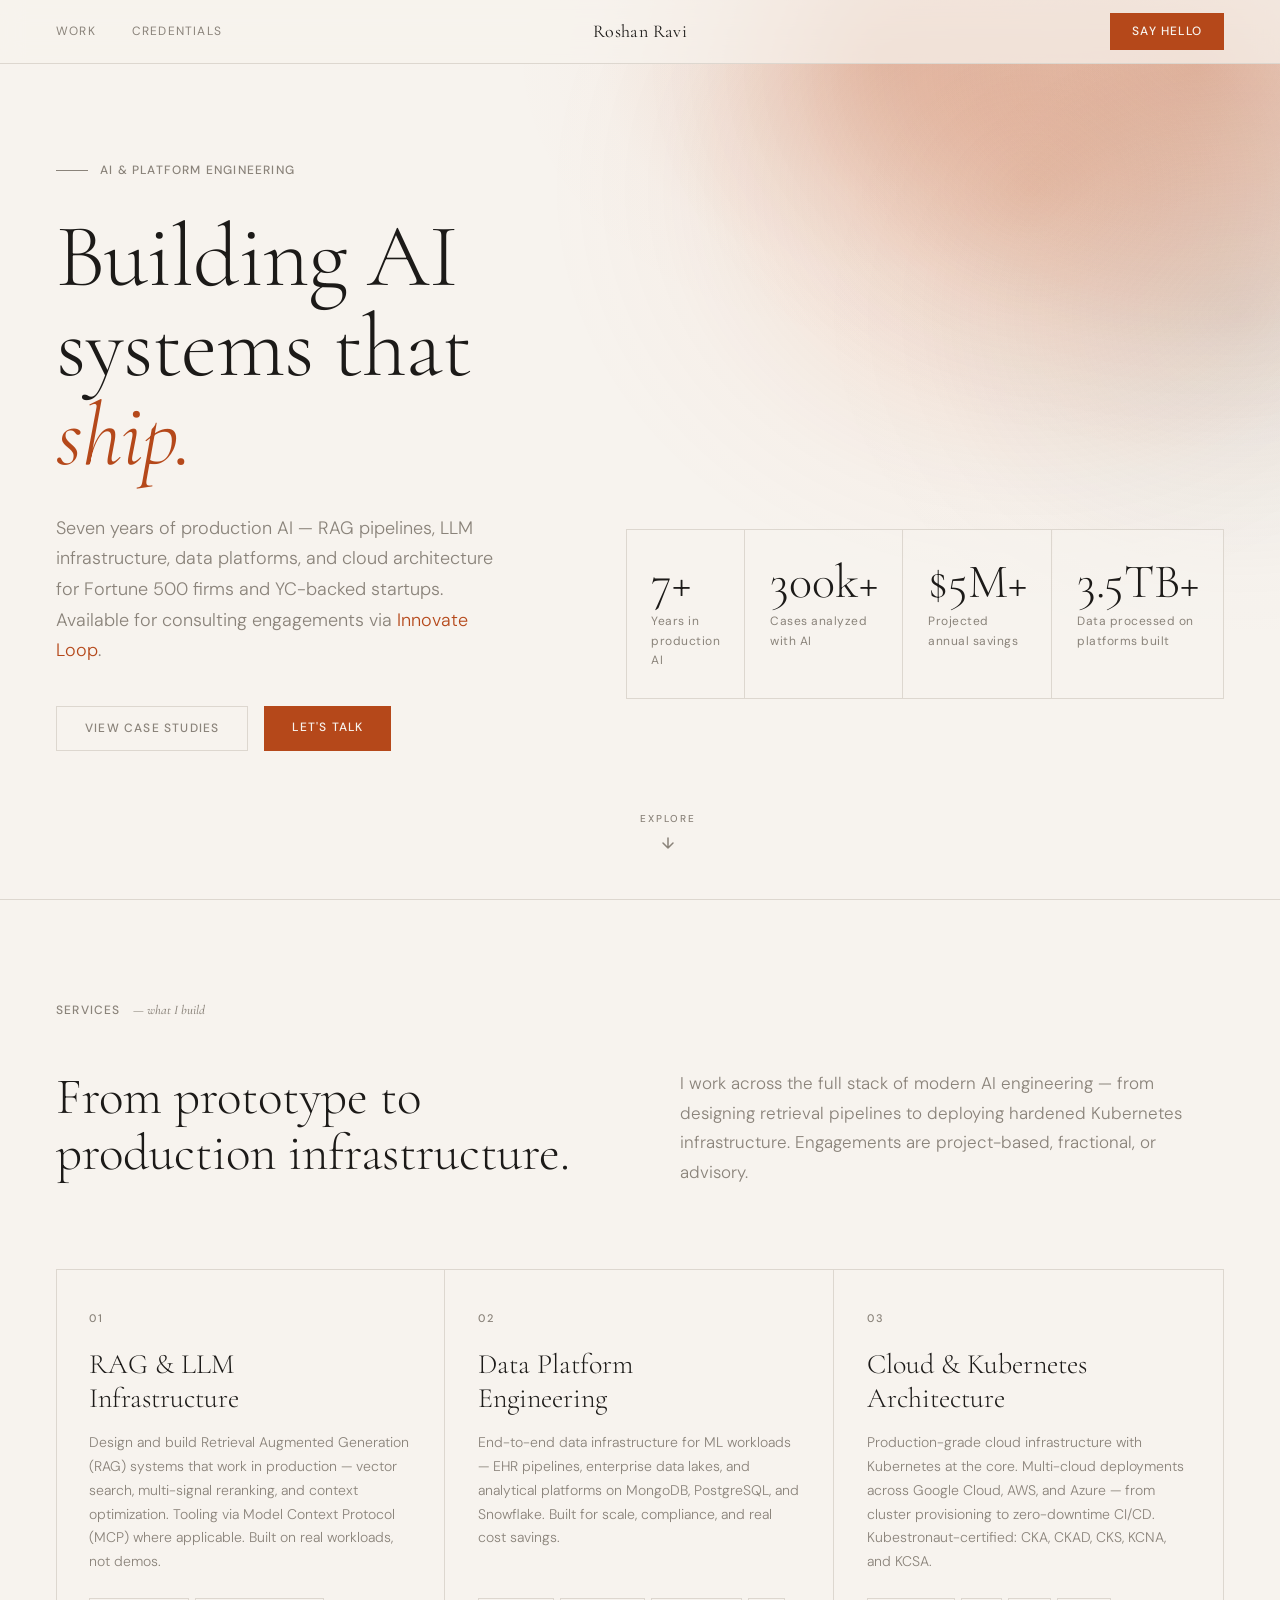
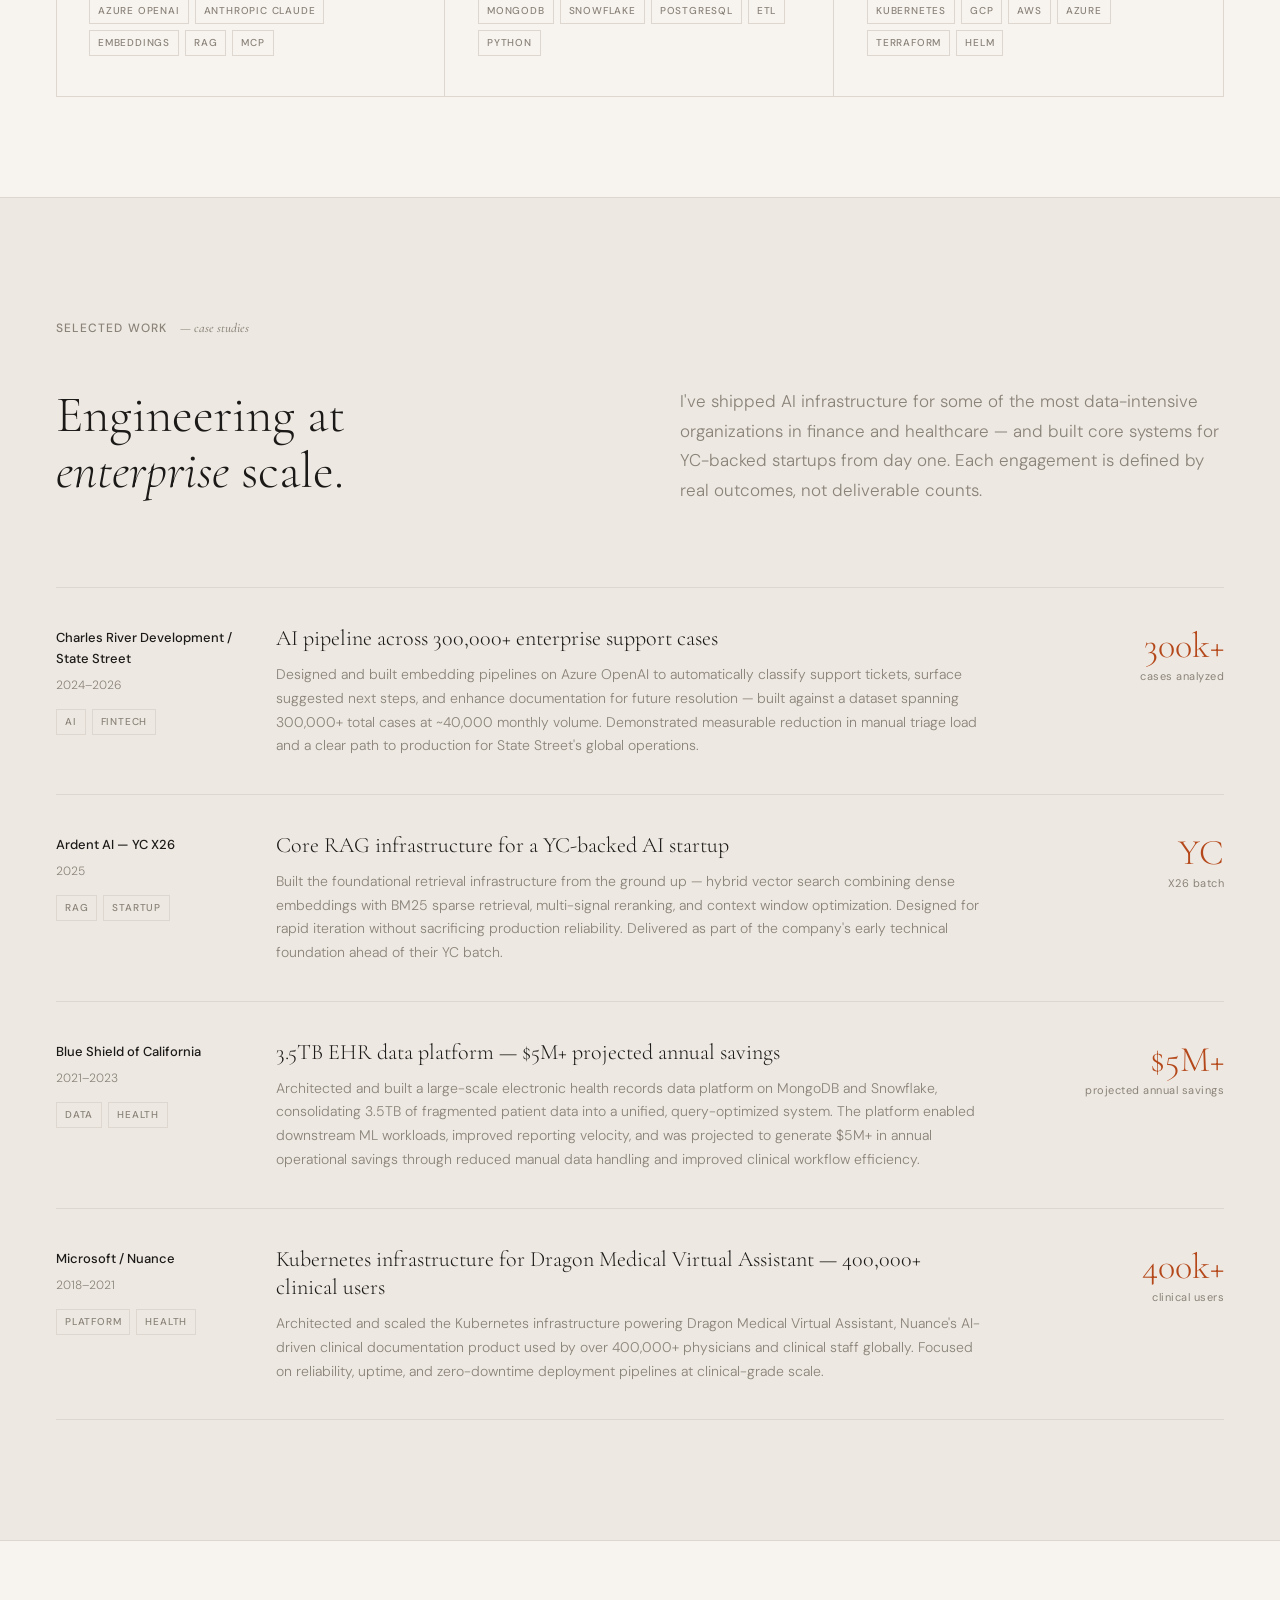
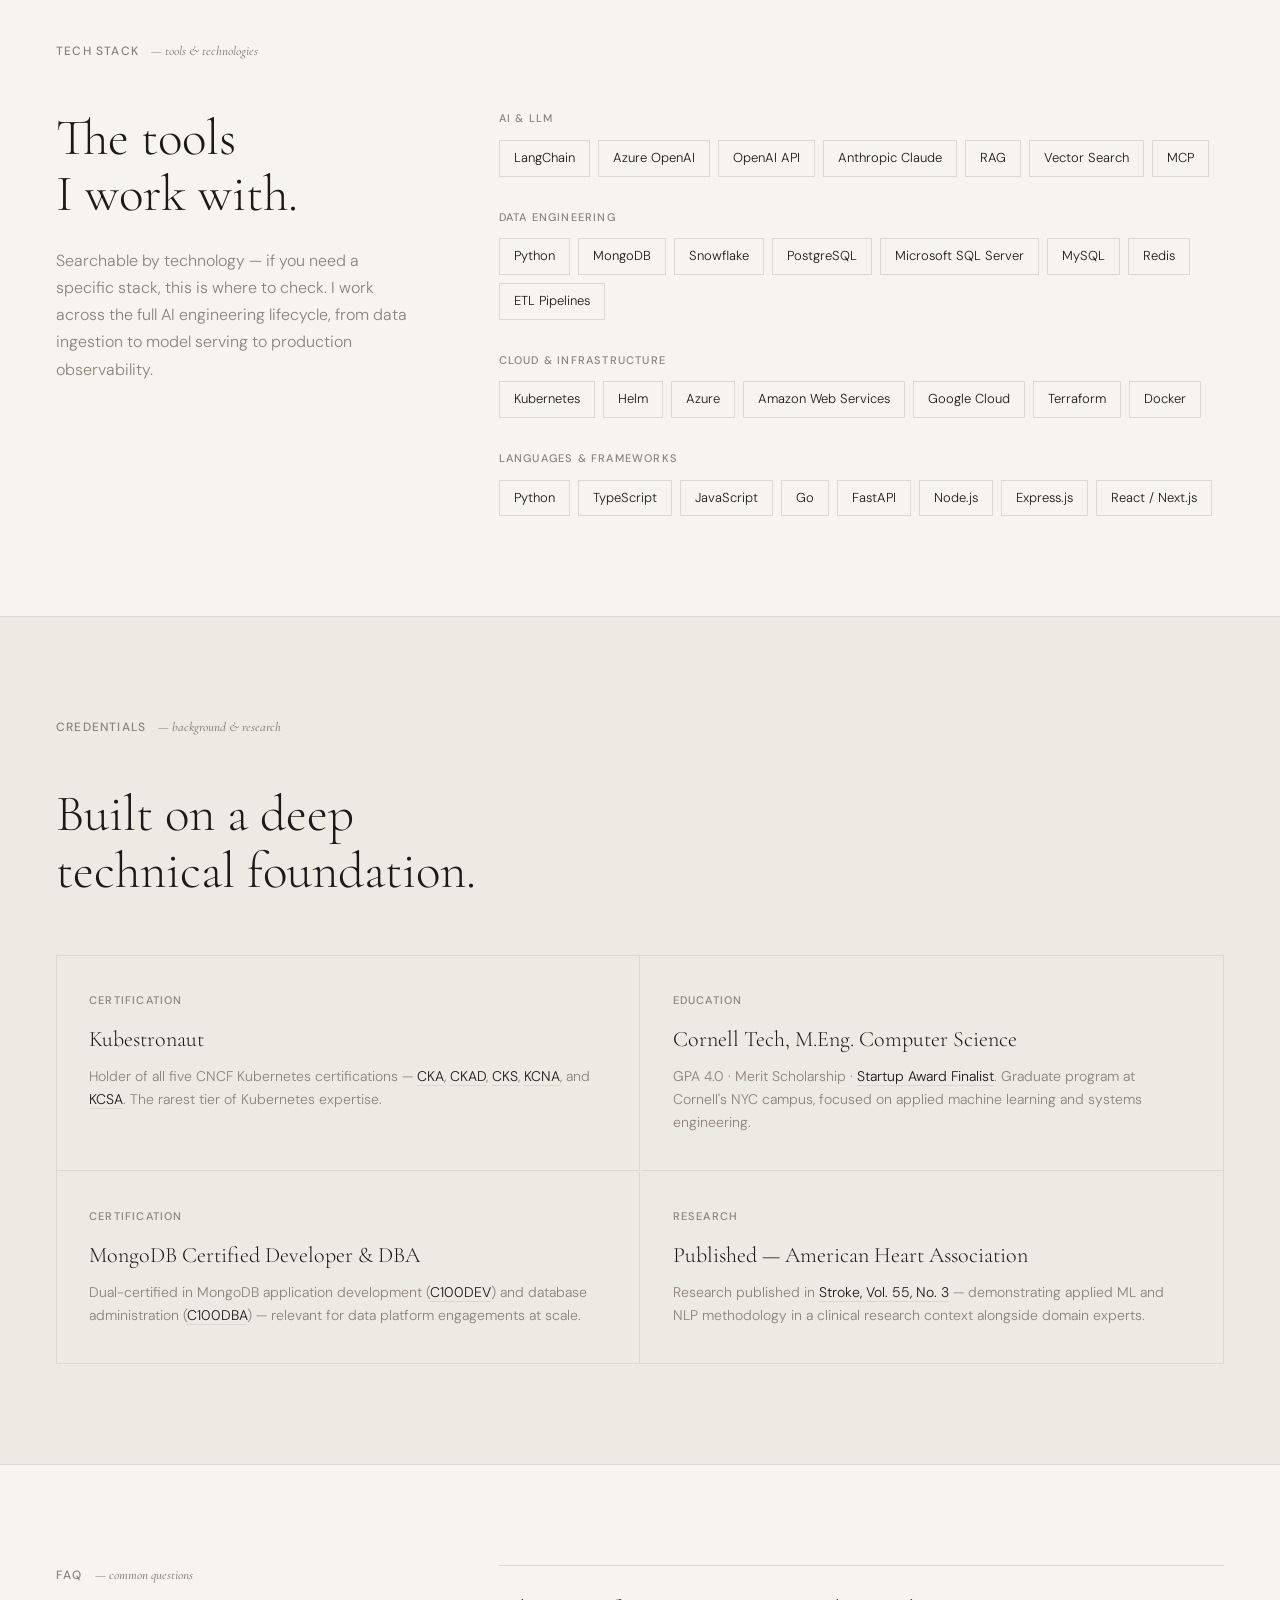
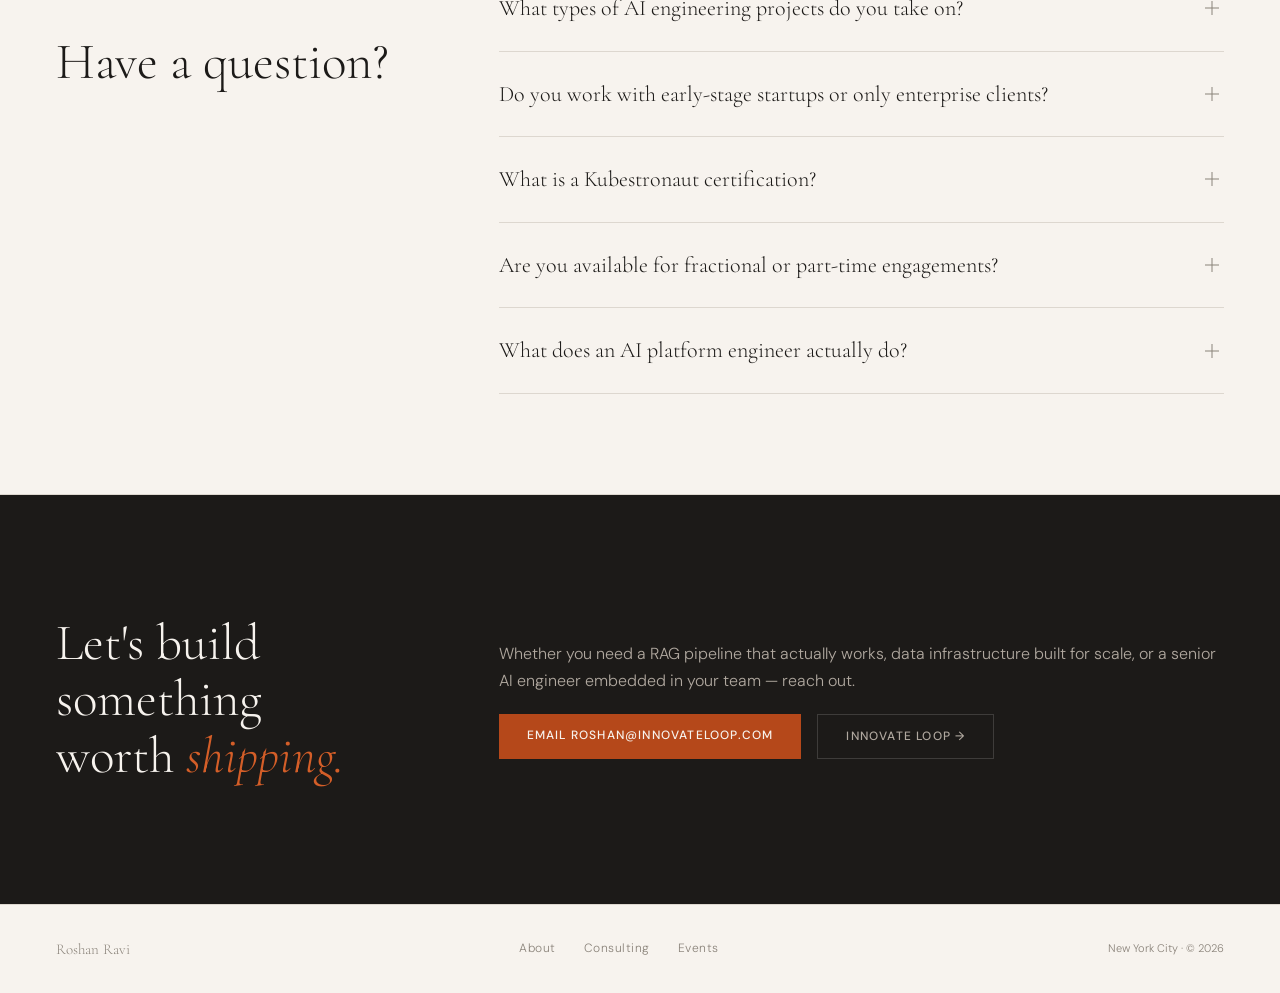
==== commit 37ccf7c7: "accents & colors" ====
--- a/consulting/index.html
+++ b/consulting/index.html
@@ -226,13 +226,13 @@
   <section id="services">
     <div class="section-label">Services <span>— what I build</span></div>
     <div class="work-intro">
-      <h2>From prototype to<br><em>production</em> infrastructure.</h2>
+      <h2>From prototype to<br>production infrastructure.</h2>
       <p>I work across the full stack of modern AI engineering — from designing retrieval pipelines to deploying hardened Kubernetes infrastructure. Engagements are project-based, fractional, or advisory.</p>
     </div>
     <div class="services-grid">
       <div class="service-card">
         <div class="service-num">01</div>
-        <h3 class="service-title">RAG & <em>LLM</em><br>Infrastructure</h3>
+        <h3 class="service-title">RAG & LLM<br>Infrastructure</h3>
         <p class="service-body">Design and build Retrieval Augmented Generation (RAG) systems that work in production — vector search, multi-signal reranking, and context optimization. Tooling via Model Context Protocol (MCP) where applicable. Built on real workloads, not demos.</p>
         <div class="service-tags">
           <span class="tag">Azure OpenAI</span>
@@ -244,7 +244,7 @@
       </div>
       <div class="service-card">
         <div class="service-num">02</div>
-        <h3 class="service-title">Data Platform<br><em>Engineering</em></h3>
+        <h3 class="service-title">Data Platform<br>Engineering</h3>
         <p class="service-body">End-to-end data infrastructure for ML workloads — EHR pipelines, enterprise data lakes, and analytical platforms on MongoDB, PostgreSQL, and Snowflake. Built for scale, compliance, and real cost savings.</p>
         <div class="service-tags">
           <span class="tag">MongoDB</span>
@@ -256,7 +256,7 @@
       </div>
       <div class="service-card">
         <div class="service-num">03</div>
-        <h3 class="service-title">Cloud &amp; <em>Kubernetes</em><br>Architecture</h3>
+        <h3 class="service-title">Cloud & Kubernetes<br>Architecture</h3>
         <p class="service-body">Production-grade cloud infrastructure with Kubernetes at the core. Multi-cloud deployments across Google Cloud, AWS, and Azure — from cluster provisioning to zero-downtime CI/CD. Kubestronaut-certified: CKA, CKAD, CKS, KCNA, and KCSA.</p>
         <div class="service-tags">
           <span class="tag">Kubernetes</span>
@@ -361,7 +361,7 @@
     <div class="section-label">Tech stack <span>— tools & technologies</span></div>
     <div class="stack-section">
       <div class="stack-intro">
-        <h2>The tools<br>I work<br><em>with.</em></h2>
+        <h2>The tools<br>I work with.</h2>
         <p>Searchable by technology — if you need a specific stack, this is where to check. I work across the full AI engineering lifecycle, from data ingestion to model serving to production observability.</p>
       </div>
       <div class="stack-groups">
@@ -422,7 +422,7 @@
   <!-- CREDENTIALS -->
   <section id="credentials">
     <div class="section-label">Credentials <span>— background & research</span></div>
-    <h2>Built on a <em>deep</em><br>technical foundation.</h2>
+    <h2>Built on a deep<br>technical foundation.</h2>
     <div class="cred-grid">
       <div class="cred-card">
         <div class="cred-icon">Certification</div>
@@ -452,7 +452,7 @@
     <div class="faq-section">
     <div class="faq-intro">
       <div class="section-label">FAQ <span>— common questions</span></div>
-      <h2>Have a<br><em>question?</em></h2>
+      <h2>Have a question?</h2>
     </div>
     <div class="faq-list">
       <div class="faq-item">
--- a/styles.css
+++ b/styles.css
@@ -115,7 +115,7 @@
 .hero-avatar img { width: 100%; height: 100%; object-fit: cover; display: block; }
 .hero-eyebrow {
   font-size: 11px; font-weight: 500; letter-spacing: 0.2em; text-transform: uppercase;
-  color: var(--rust); margin-bottom: 20px;
+  color: var(--muted); margin-bottom: 20px;
   display: flex; gap: 12px; align-items: center; justify-content: center;
 }
 .hero-name {
@@ -128,7 +128,7 @@
 .hero-tagline {
   font-family: var(--serif);
   font-size: clamp(16px, 1.8vw, 22px); color: var(--muted);
-  font-weight: 300; letter-spacing: 0.08em; margin-bottom: 52px; line-height: 1.5;
+  font-weight: 300; letter-spacing: 0.08em; margin-bottom: 28px; line-height: 1.5;
 }
 .hero-tagline span { color: var(--charcoal); font-style: italic; }
 .hero-tagline .sep { color: var(--muted2); font-style: normal; margin: 0 10px; }
@@ -270,7 +270,7 @@
   font-size: clamp(28px, 2.8vw, 40px); font-weight: 300;
   line-height: 1.1; margin-bottom: 20px; color: var(--charcoal);
 }
-.pillar-title em { font-style: italic; color: var(--rust); }
+.pillar-title em { font-style: italic; color: var(--charcoal); }
 .pillar-desc { color: var(--muted); line-height: 1.9; margin-bottom: 36px; }
 .pillar-links { display: flex; align-items: center; justify-content: space-between; flex-wrap: wrap; gap: 12px; }
 .pillar-link {
@@ -298,14 +298,14 @@
 }
 .about-label {
   font-size: 10px; font-weight: 500; letter-spacing: 0.2em;
-  text-transform: uppercase; color: var(--rust); margin-bottom: 28px;
+  text-transform: uppercase; color: var(--muted); margin-bottom: 28px;
 }
 .about-headline {
   font-family: var(--serif);
   font-size: clamp(40px, 4.5vw, 64px); font-weight: 300;
   color: var(--charcoal); margin-bottom: 40px;
 }
-.about-headline em { font-style: italic; color: var(--rust); }
+.about-headline em { font-style: italic; color: var(--charcoal); }
 .about-p { font-size: 15px; color: var(--muted); line-height: 2; margin-bottom: 22px; }
 .cred-stack { display: flex; flex-direction: column; }
 .cred-item {
@@ -313,7 +313,7 @@
   display: grid; grid-template-columns: 20px 1fr; gap: 16px; align-items: start;
 }
 .cred-item:first-child { border-top: 1px solid var(--rule); }
-.cred-mark { width: 6px; height: 6px; border-radius: 50%; background: var(--rust); margin-top: 7px; }
+.cred-mark { width: 6px; height: 6px; border-radius: 50%; background: var(--muted); margin-top: 7px; }
 .cred-text strong { display: block; font-size: 14px; font-weight: 500; color: var(--charcoal); margin-bottom: 3px; }
 .cred-text span { font-size: 13px; color: var(--muted); }
 
@@ -445,7 +445,7 @@
   font-weight: 300; line-height: 1.1;
   color: var(--fg); margin-bottom: 24px;
 }
-h2 em { font-style: italic; color: var(--accent); }
+h2 em { font-style: italic; color: var(--charcoal); }
 
 /* ── SERVICES ── */
 .services-grid {
@@ -470,7 +470,7 @@
   font-family: var(--serif); font-size: 28px; font-weight: 300;
   line-height: 1.2; color: var(--fg); margin-bottom: 16px;
 }
-.service-title em { font-style: italic; color: var(--accent); }
+.service-title em { font-style: italic; color: var(--charcoal); }
 .service-body { font-size: 14px; font-weight: 300; color: var(--muted); line-height: 1.7; margin-bottom: 24px; }
 .service-tags { display: flex; flex-wrap: wrap; gap: 6px; margin-top: auto; }
 .tag {
@@ -487,6 +487,7 @@
   border-bottom: 1px solid var(--border);
 }
 .service-feature:nth-child(even) { flex-direction: row-reverse; }
+.service-feature:last-child { border-bottom: none; }
 .service-feature-img {
   flex: 0 0 44%;
   aspect-ratio: 4/5;
@@ -544,7 +545,7 @@
   border: 1px solid var(--border); padding: 7px 14px;
   transition: border-color 0.2s, color 0.2s; cursor: default;
 }
-.stack-pill:hover { border-color: var(--accent); color: var(--accent); }
+.stack-pill:hover { border-color: var(--fg); color: var(--fg); }
 
 /* ── CREDENTIALS (consulting) ── */
 .cred-grid {
@@ -560,12 +561,12 @@
 .cred-card:nth-last-child(-n+2) { border-bottom: none; }
 .cred-icon {
   font-size: 11px; font-weight: 500; letter-spacing: 1.2px; text-transform: uppercase;
-  color: var(--accent); margin-bottom: 12px;
+  color: var(--muted); margin-bottom: 12px;
 }
 .cred-title { font-family: var(--serif); font-size: 22px; font-weight: 300; color: var(--fg); margin-bottom: 8px; }
 .cred-body { font-size: 14px; font-weight: 300; color: var(--muted); line-height: 1.65; }
-.cred-body a { color: var(--accent); text-decoration: none; }
-.cred-body a:hover { text-decoration: underline; }
+.cred-body a { color: var(--fg); text-decoration: none; border-bottom: 1px solid var(--border); }
+.cred-body a:hover { border-bottom-color: var(--fg); }
 
 /* ── GALLERY (events) ── */
 #gallery { background: var(--bg); overflow: hidden; }
@@ -574,24 +575,26 @@
 #hero-events {
   display: grid;
   grid-template-columns: 1.3fr 0.7fr;
-  gap: 80px;
+  column-gap: 80px;
   align-items: center;
   position: relative;
   min-height: 100vh;
   padding: 140px 56px;
 }
-.hero-events-left {
+.hero-events-top {
   display: flex;
   flex-direction: column;
   gap: 28px;
-}
-.hero-events-left .hero-eyebrow { margin-bottom: 4px; text-align: left; }
-.hero-events-left .scroll-hint {
+  grid-column: 1;
+}
+.hero-events-top .hero-eyebrow { margin-bottom: 4px; text-align: left; }
+.hero-events-top .scroll-hint {
   position: static;
   transform: none;
   align-self: center;
-}
-.hero-events-left .scroll-hint:hover { transform: translateY(2px); }
+  margin-top: 18px;
+}
+.hero-events-top .scroll-hint:hover { transform: translateY(2px); }
 .hero-events-desc {
   font-size: 18px; font-weight: 300; color: var(--muted);
   line-height: 1.75;
@@ -609,6 +612,8 @@
 }
 .hero-grid-img img { width: 100%; height: 100%; object-fit: cover; display: block; }
 .hero-events-grid .hero-grid-img:nth-child(even) { margin-top: -48px; }
+.hero-events-grid--mobile { display: none; }
+.hero-events-grid--desktop { grid-column: 2; }
 .gallery-grid {
   display: grid;
   grid-template-columns: repeat(8, 1fr);
@@ -653,7 +658,7 @@
   border: 1px solid var(--border); padding: 7px 14px;
   transition: border-color 0.2s, color 0.2s; cursor: default;
 }
-.expect-pill:hover { border-color: var(--accent); color: var(--accent); }
+.expect-pill:hover { border-color: var(--fg); color: var(--fg); }
 
 /* ── FAQ ── */
 #credentials { background: var(--surface); }
@@ -708,10 +713,15 @@
   #hero { padding: 100px 24px 60px; }
   .hero-avatar { width: 120px; height: 120px; }
   .hero { grid-template-columns: 1fr; gap: 48px; padding: 100px 24px 140px; }
-  #hero-events { grid-template-columns: 1fr; gap: 32px; padding: 100px 24px 64px; }
-  .hero-events-grid { order: -1; gap: 8px; }
-  .hero-grid-img { border-radius: 10px; }
-  .hero-events-grid { gap: 8px; }
+  #hero-events { display: flex; flex-direction: column; gap: 0; padding: 100px 24px 64px; }
+  .hero-events-top { gap: 20px; }
+  .hero-events-top .btn-row { justify-content: center; width: 100%; }
+  .hero-events-grid--mobile { display: flex; flex-direction: row; gap: 8px; align-items: flex-start; margin-bottom: 20px; }
+  .hero-events-grid--mobile .hero-grid-img { flex: 1; border-radius: 8px; margin-top: 0; }
+  .hero-events-grid--mobile .hero-grid-img:nth-child(2) { margin-top: 16px; }
+  .hero-events-grid--mobile .hero-grid-img:nth-child(4) { margin-top: 16px; }
+  .hero-events-grid--desktop { display: none; }
+  .hero-grid-img { flex: 1; border-radius: 8px; }
   #pillars { grid-template-columns: 1fr; }
   .pillar { border-right: none; border-bottom: 1px solid var(--rule); }
   #about { padding: 80px 24px; }
@@ -720,7 +730,7 @@
   .work-row { grid-template-columns: 1fr 1fr; }
   .work-year, .work-tag { display: none; }
   #contact { grid-template-columns: 1fr; padding: 80px 24px; }
-  section { padding: 60px 24px; }
+  section { padding: 72px 24px; }
   .work-intro, .stack-section, .approach-section, .expect-section, .faq-section, .cta-section {
     grid-template-columns: 1fr; gap: 48px;
   }
@@ -729,7 +739,7 @@
   .gallery-item .gallery-photo:last-child { display: none; }
   .services-grid, .services-grid-bottom { grid-template-columns: 1fr; }
   .service-card { border-right: none; border-bottom: 1px solid var(--border); }
-  .service-feature { flex-direction: column !important; padding: 56px 24px; gap: 32px; }
+  .service-feature { flex-direction: column !important; padding: 72px 24px; gap: 32px; }
   .service-feature-img { flex: none; width: 100%; }
   .case-item { grid-template-columns: 1fr; gap: 16px; }
   .case-outcome { text-align: left; }
